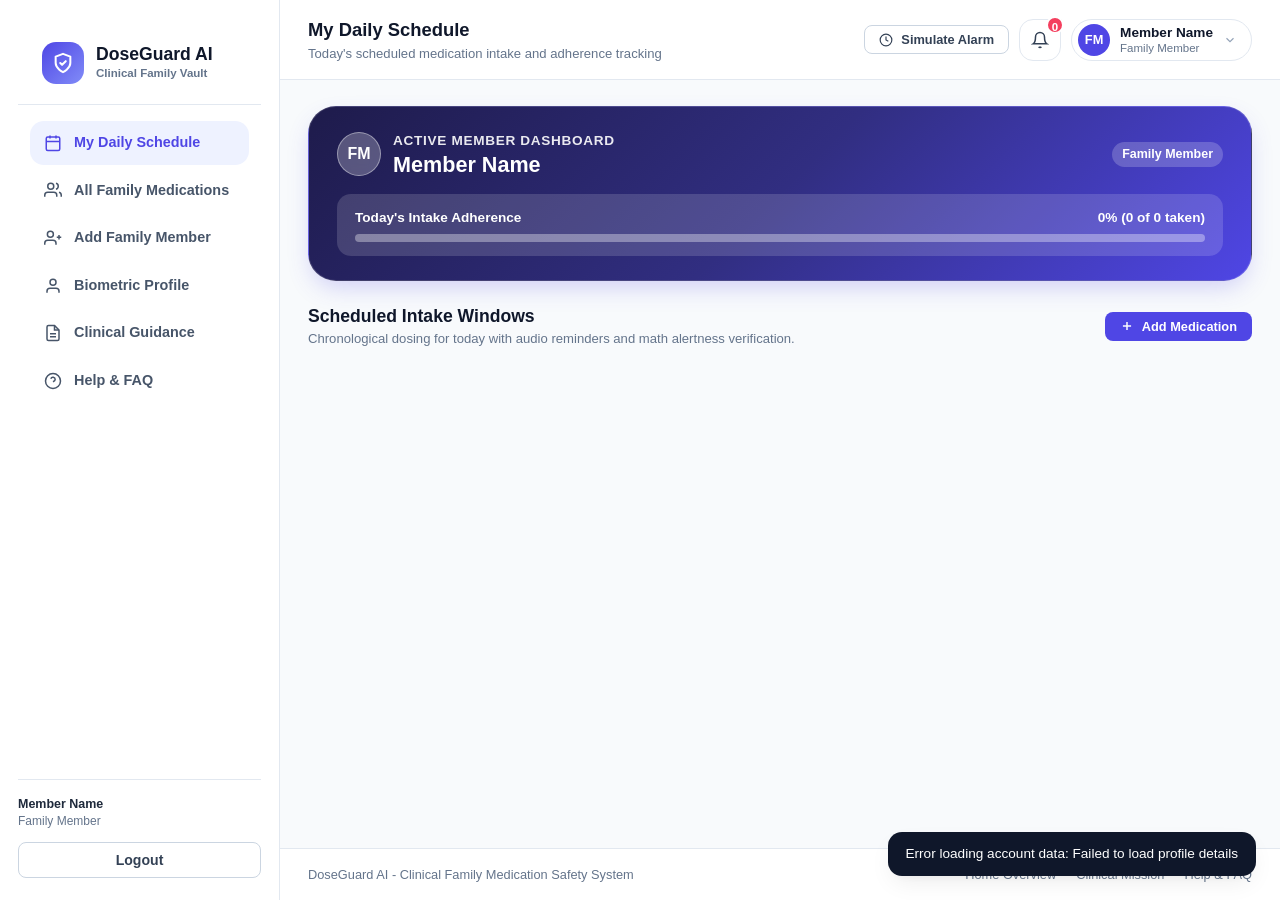
==== templates/dashboard/index.html @ 99d512ef "feat: Add login and registration page for DoseGuard AI Family Portal" ====
<!DOCTYPE html>
<html lang="en">
<head>
  <meta charset="UTF-8">
  <meta name="viewport" content="width=device-width, initial-scale=1.0">
  <title>Dashboard - DoseGuard AI Family Portal</title>
  <link rel="stylesheet" href="/static/css/styles.css">
</head>
<body style="overflow: hidden; background: #f8fafc;">

  <!-- Master Dashboard Layout (Sidebar + Main Area) -->
  <div class="dashboard-layout">

    <!-- Stationary Sidebar: Screen height (100vh), does not scroll away -->
    <aside class="dashboard-sidebar" id="dashboard-sidebar">
      <!-- Sidebar Brand -->
      <div class="sidebar-brand-block" onclick="window.location.href='/'" style="cursor: pointer;">
        <div class="brand-symbol">
          <svg width="22" height="22" viewBox="0 0 24 24" fill="none" stroke="currentColor" stroke-width="2.2" stroke-linecap="round" stroke-linejoin="round">
            <path d="M12 22s8-4 8-10V5l-8-3-8 3v7c0 6 8 10 8 10z"></path>
            <path d="M9 12l2 2 4-4"></path>
          </svg>
        </div>
        <div>
          <div class="sidebar-brand-title">DoseGuard AI</div>
          <div class="sidebar-brand-sub">Clinical Family Vault</div>
        </div>
      </div>

      <!-- Navigation Links -->
      <nav class="sidebar-nav-list">
        <a href="#schedule" class="sidebar-nav-item active" data-page="schedule">
          <svg width="18" height="18" viewBox="0 0 24 24" fill="none" stroke="currentColor" stroke-width="2">
            <rect x="3" y="4" width="18" height="18" rx="2" ry="2"></rect>
            <line x1="16" y1="2" x2="16" y2="6"></line>
            <line x1="8" y1="2" x2="8" y2="6"></line>
            <line x1="3" y1="10" x2="21" y2="10"></line>
          </svg>
          <span>My Daily Schedule</span>
        </a>

        <a href="#family" class="sidebar-nav-item" data-page="family">
          <svg width="18" height="18" viewBox="0 0 24 24" fill="none" stroke="currentColor" stroke-width="2">
            <path d="M17 21v-2a4 4 0 0 0-4-4H5a4 4 0 0 0-4 4v2"></path>
            <circle cx="9" cy="7" r="4"></circle>
            <path d="M23 21v-2a4 4 0 0 0-3-3.87"></path>
            <path d="M16 3.13a4 4 0 0 1 0 7.75"></path>
          </svg>
          <span>All Family Medications</span>
        </a>

        <a href="#add-member" class="sidebar-nav-item" data-page="add-member">
          <svg width="18" height="18" viewBox="0 0 24 24" fill="none" stroke="currentColor" stroke-width="2">
            <path d="M16 21v-2a4 4 0 0 0-4-4H5a4 4 0 0 0-4 4v2"></path>
            <circle cx="8.5" cy="7" r="4"></circle>
            <line x1="20" y1="8" x2="20" y2="14"></line>
            <line x1="23" y1="11" x2="17" y2="11"></line>
          </svg>
          <span>Add Family Member</span>
        </a>

        <a href="#profile" class="sidebar-nav-item" data-page="profile">
          <svg width="18" height="18" viewBox="0 0 24 24" fill="none" stroke="currentColor" stroke-width="2">
            <path d="M20 21v-2a4 4 0 0 0-4-4H8a4 4 0 0 0-4 4v2"></path>
            <circle cx="12" cy="7" r="4"></circle>
          </svg>
          <span>Biometric Profile</span>
        </a>

        <a href="#clinical" class="sidebar-nav-item" data-page="clinical">
          <svg width="18" height="18" viewBox="0 0 24 24" fill="none" stroke="currentColor" stroke-width="2">
            <path d="M14 2H6a2 2 0 0 0-2 2v16a2 2 0 0 0 2 2h12a2 2 0 0 0 2-2V8z"></path>
            <polyline points="14 2 14 8 20 8"></polyline>
            <line x1="16" y1="13" x2="8" y2="13"></line>
            <line x1="16" y1="17" x2="8" y2="17"></line>
          </svg>
          <span>Clinical Guidance</span>
        </a>

        <a href="#help" class="sidebar-nav-item" data-page="help">
          <svg width="18" height="18" viewBox="0 0 24 24" fill="none" stroke="currentColor" stroke-width="2">
            <circle cx="12" cy="12" r="10"></circle>
            <path d="M9.09 9a3 3 0 0 1 5.83 1c0 2-3 3-3 3"></path>
            <line x1="12" y1="17" x2="12.01" y2="17"></line>
          </svg>
          <span>Help & FAQ</span>
        </a>
      </nav>

      <!-- Sidebar Footer with Member Summary & Logout -->
      <div class="sidebar-footer">
        <div class="sidebar-bio-summary">
          <div style="font-weight: 700; color: var(--slate-800);" id="sidebar-user-fullname">Member Name</div>
          <div style="font-size: 0.75rem; color: var(--slate-500);" id="sidebar-user-role">Family Member</div>
        </div>
        <button type="button" class="btn btn-secondary btn-sidebar-logout" id="btn-sidebar-logout" style="width: 100%; justify-content: center;">
          Logout
        </button>
      </div>
    </aside>

    <!-- Main Content Area (Header + Scrollable Body + Footer) -->
    <div class="dashboard-main-area">

      <!-- Full-Width Dashboard Top Header -->
      <header class="dashboard-top-header" style="width: 100%; box-sizing: border-box;">
        <div>
          <h1 class="dashboard-header-title" id="dash-view-title">My Daily Schedule</h1>
          <p class="dashboard-header-sub" id="dash-view-subtitle">Today's scheduled medication intake and adherence tracking</p>
        </div>

        <div class="dashboard-header-actions">
          <!-- Simulate Alarm Button -->
          <button type="button" class="btn btn-secondary btn-sm" id="btn-simulate-alarm" title="Test Web Audio and 2-puzzle arithmetic challenge">
            <svg width="14" height="14" viewBox="0 0 24 24" fill="none" stroke="currentColor" stroke-width="2">
              <circle cx="12" cy="12" r="10"></circle>
              <polyline points="12 6 12 12 16 14"></polyline>
            </svg>
            <span>Simulate Alarm</span>
          </button>

          <!-- Notification Bell & Popover Holder -->
          <div class="header-popover-wrapper">
            <button type="button" id="btn-header-notifications" class="header-icon-btn" title="View Reminders & Notifications" aria-label="Notifications">
              <svg width="18" height="18" viewBox="0 0 24 24" fill="none" stroke="currentColor" stroke-width="2">
                <path d="M18 8A6 6 0 0 0 6 8c0 7-3 9-3 9h18s-3-2-3-9"></path>
                <path d="M13.73 21a2 2 0 0 1-3.46 0"></path>
              </svg>
              <span id="header-notif-badge" class="header-badge-count">0</span>
            </button>

            <!-- Dropdown Notification Holder -->
            <div id="holder-notifications" class="header-dropdown-holder notifications-holder">
              <div class="holder-header">
                <div class="holder-title">Reminders & Schedule Alerts</div>
                <button type="button" class="holder-close-btn" id="close-notifications-btn">&times;</button>
              </div>
              <div id="holder-notifications-list" class="holder-list-content">
                <!-- Injected via JavaScript -->
              </div>
              <div class="holder-footer">
                <button type="button" class="btn-text-action" id="btn-clear-notifications">
                  Acknowledge All
                </button>
              </div>
            </div>
          </div>

          <!-- Profile Avatar Button & Popover Holder -->
          <div class="header-popover-wrapper">
            <button type="button" id="btn-header-profile" class="header-profile-btn" title="Member Profile Summary" aria-label="Member Profile">
              <div class="header-profile-avatar" id="header-avatar-initials">FM</div>
              <div class="header-profile-meta">
                <span class="header-profile-name" id="header-display-name">Member Name</span>
                <span class="header-profile-role" id="header-display-role">Family Member</span>
              </div>
              <svg class="header-chevron" width="14" height="14" viewBox="0 0 24 24" fill="none" stroke="currentColor" stroke-width="2">
                <polyline points="6 9 12 15 18 9"></polyline>
              </svg>
            </button>

            <!-- Dropdown Profile Holder -->
            <div id="holder-profile" class="header-dropdown-holder profile-holder">
              <div class="holder-header">
                <div class="holder-profile-hero">
                  <div class="holder-big-avatar" id="holder-avatar-large">FM</div>
                  <div>
                    <div class="holder-user-fullname" id="holder-user-fullname">Member Full Name</div>
                    <div class="holder-user-username" id="holder-user-username">@username</div>
                  </div>
                </div>
                <button type="button" class="holder-close-btn" id="close-profile-btn">&times;</button>
              </div>

              <div class="holder-body">
                <div class="holder-badge-row">
                  <span class="role-badge" id="holder-badge-role">
                    Family Member
                  </span>
                  <span class="admin-badge" id="holder-badge-admin" style="display: none;">
                    Primary Caregiver Admin
                  </span>
                </div>

                <div class="holder-bio-grid">
                  <div class="holder-bio-item">
                    <span class="bio-label" style="display: block; font-size: 0.72rem; color: var(--slate-400); text-transform: uppercase;">Age</span>
                    <strong id="holder-bio-age" style="color: var(--slate-800);">-</strong>
                  </div>
                  <div class="holder-bio-item">
                    <span class="bio-label" style="display: block; font-size: 0.72rem; color: var(--slate-400); text-transform: uppercase;">Gender</span>
                    <strong id="holder-bio-gender" style="color: var(--slate-800);">-</strong>
                  </div>
                  <div class="holder-bio-item">
                    <span class="bio-label" style="display: block; font-size: 0.72rem; color: var(--slate-400); text-transform: uppercase;">Weight</span>
                    <strong id="holder-bio-weight" style="color: var(--slate-800);">-</strong>
                  </div>
                  <div class="holder-bio-item">
                    <span class="bio-label" style="display: block; font-size: 0.72rem; color: var(--slate-400); text-transform: uppercase;">Height</span>
                    <strong id="holder-bio-height" style="color: var(--slate-800);">-</strong>
                  </div>
                  <div class="holder-bio-item">
                    <span class="bio-label" style="display: block; font-size: 0.72rem; color: var(--slate-400); text-transform: uppercase;">Blood Group</span>
                    <strong id="holder-bio-blood" style="color: var(--slate-800);">-</strong>
                  </div>
                  <div class="holder-bio-item">
                    <span class="bio-label" style="display: block; font-size: 0.72rem; color: var(--slate-400); text-transform: uppercase;">Physician</span>
                    <strong id="holder-bio-doctor" style="color: var(--slate-800); font-size: 0.82rem;">-</strong>
                  </div>
                </div>

                <div class="holder-notes-box">
                  <span class="bio-label" style="display: block; font-size: 0.72rem; color: var(--slate-400); text-transform: uppercase;">Clinical Notes</span>
                  <p id="holder-bio-notes" class="holder-notes-text">No allergy notes.</p>
                </div>
              </div>

              <div class="holder-actions">
                <button type="button" class="btn btn-secondary btn-sm" id="btn-holder-edit-profile">
                  Edit Biometrics
                </button>
                <button type="button" class="btn btn-danger btn-sm" id="btn-holder-logout">
                  Logout
                </button>
              </div>
            </div>
          </div>
        </div>
      </header>

      <!-- Scrollable Dashboard Body -->
      <main class="dashboard-body-content" id="dashboard-body">

        <!-- Component 1: My Daily Schedule -->
        <!--#include schedule.html -->
        <section id="page-schedule" class="dash-page active">
          <div class="member-greeting-banner">
            <div class="greeting-row">
              <div class="greeting-user-info">
                <div class="greeting-avatar" id="banner-avatar">FM</div>
                <div>
                  <div class="greeting-text-title">Active Member Dashboard</div>
                  <h2 style="font-size: 1.35rem; font-weight: 800; line-height: 1.2;" id="banner-user-name">Member Name</h2>
                </div>
              </div>
              <div style="text-align: right;">
                <span class="badge" id="banner-admin-badge" style="background: rgba(255,255,255,0.2); color: #fff; font-size: 0.78rem;">
                  Family Member
                </span>
              </div>
            </div>

            <div class="adherence-progress-box">
              <div style="display: flex; justify-content: space-between; font-size: 0.85rem; font-weight: 700; margin-bottom: 6px;">
                <span>Today's Intake Adherence</span>
                <span id="text-adherence-pct">0% (0 of 0 taken)</span>
              </div>
              <div class="progress-bar-track">
                <div class="progress-bar-fill" id="bar-adherence-fill" style="width: 0%;"></div>
              </div>
            </div>
          </div>

          <div style="display: flex; justify-content: space-between; align-items: center; margin-bottom: 20px; flex-wrap: wrap; gap: 12px;">
            <div>
              <h3 style="font-size: 1.1rem; font-weight: 800; color: var(--slate-900);">Scheduled Intake Windows</h3>
              <p style="font-size: 0.82rem; color: var(--slate-500);">Chronological dosing for today with audio reminders and math alertness verification.</p>
            </div>
            <button type="button" class="btn btn-primary btn-sm" id="btn-open-add-med-modal">
              <svg width="14" height="14" viewBox="0 0 24 24" fill="none" stroke="currentColor" stroke-width="2.5">
                <line x1="12" y1="5" x2="12" y2="19"></line>
                <line x1="5" y1="12" x2="19" y2="12"></line>
              </svg>
              <span>Add Medication</span>
            </button>
          </div>

          <div id="schedule-medications-list">
            <!-- Injected by schedule.js -->
          </div>
        </section>

        <!-- Component 2: All Family Medications -->
        <section id="page-family" class="dash-page">
          <div style="margin-bottom: 24px;">
            <h2 style="font-size: 1.25rem; font-weight: 800; color: var(--slate-900); margin-bottom: 4px;">
              Family-Wide Medication Transparency
            </h2>
            <p style="font-size: 0.85rem; color: var(--slate-600);">
              Real-time schedule compliance across all connected parents, grandparents, and family members. Caregivers can review active prescriptions and intake status.
            </p>
          </div>

          <div id="family-members-grid" style="display: grid; grid-template-columns: repeat(auto-fill, minmax(360px, 1fr)); gap: 20px;">
            <!-- Injected by family.js -->
          </div>
        </section>

        <!-- Component 3: Add Family Member -->
        <section id="page-add-member" class="dash-page">
          <div style="max-width: 650px;">
            <div style="margin-bottom: 20px;">
              <h2 style="font-size: 1.25rem; font-weight: 800; color: var(--slate-900); margin-bottom: 4px;">
                Add Connected Family Member
              </h2>
              <p style="font-size: 0.85rem; color: var(--slate-600);">
                Register an additional parent, grandparent, or child into the household vault with their individual clinical profile.
              </p>
            </div>

            <div class="card" style="padding: 24px;">
              <form id="form-add-family-member" onsubmit="return false;">
                <div style="display: grid; grid-template-columns: 1fr 1fr; gap: 14px; margin-bottom: 14px;">
                  <div class="form-group">
                    <label class="form-label">First Name *</label>
                    <input type="text" id="add-member-first" class="form-input" required placeholder="e.g. Ramesh">
                  </div>
                  <div class="form-group">
                    <label class="form-label">Second Name (Last Name) *</label>
                    <input type="text" id="add-member-last" class="form-input" required placeholder="e.g. Sharma">
                  </div>
                </div>

                <div style="display: grid; grid-template-columns: 1fr 1fr; gap: 14px; margin-bottom: 14px;">
                  <div class="form-group">
                    <label class="form-label">Relationship / Family Role *</label>
                    <select id="add-member-role" class="form-input" style="background:#fff;">
                      <option value="Grandfather">Grandfather</option>
                      <option value="Grandmother">Grandmother</option>
                      <option value="Father">Father</option>
                      <option value="Mother">Mother</option>
                      <option value="Son">Son</option>
                      <option value="Daughter">Daughter</option>
                      <option value="Relative">Relative</option>
                    </select>
                  </div>
                  <div class="form-group">
                    <label class="form-label">Gender *</label>
                    <select id="add-member-gender" class="form-input" style="background:#fff;">
                      <option value="Female">Female</option>
                      <option value="Male">Male</option>
                      <option value="Other">Other</option>
                    </select>
                  </div>
                </div>

                <div style="display: grid; grid-template-columns: 1fr 1fr; gap: 14px; margin-bottom: 14px;">
                  <div class="form-group">
                    <label class="form-label">Age *</label>
                    <input type="number" id="add-member-age" class="form-input" min="1" max="120" value="70" required>
                  </div>
                  <div class="form-group">
                    <label class="form-label">Username *</label>
                    <input type="text" id="add-member-username" class="form-input" required placeholder="e.g. ramesh_g">
                  </div>
                </div>

                <div class="form-group" style="margin-bottom: 18px;">
                  <label class="form-label">Password *</label>
                  <input type="password" id="add-member-pwd" class="form-input" required placeholder="Enter password (minimum 4 characters)">
                </div>

                <div class="form-group" style="margin-bottom: 22px;">
                  <label style="display: flex; align-items: center; gap: 10px; cursor: pointer;">
                    <input type="checkbox" id="add-member-admin">
                    <span style="font-size: 0.88rem; font-weight: 700; color: var(--slate-800);">
                      Designate as Primary Caregiver Admin (Allowed to modify family regimens)
                    </span>
                  </label>
                </div>

                <button type="submit" class="btn btn-primary" id="btn-submit-add-member" style="padding: 12px 24px;">
                  Save & Register Family Member
                </button>
              </form>
            </div>
          </div>
        </section>

        <!-- Component 4: Biometric Profile -->
        <section id="page-profile" class="dash-page">
          <div style="margin-bottom: 24px;">
            <h2 style="font-size: 1.25rem; font-weight: 800; color: var(--slate-900); margin-bottom: 4px;">
              Personal Clinical & Biometric Profile
            </h2>
            <p style="font-size: 0.85rem; color: var(--slate-600);">
              Critical health metrics, attending physician, and drug allergy records.
            </p>
          </div>

          <div style="display: grid; grid-template-columns: 1fr 1fr; gap: 24px;">
            <div class="card" style="padding: 24px;">
              <h3 style="font-size: 1.05rem; font-weight: 800; color: var(--slate-900); margin-bottom: 16px;">
                Current Biometric Data
              </h3>

              <div class="bio-display-grid">
                <div class="stat-pill-card" style="text-align: left; padding: 12px 16px;">
                  <div style="font-size: 0.72rem; color: var(--slate-500); text-transform: uppercase;">Full Name</div>
                  <strong id="bio-val-name" style="font-size: 0.95rem; color: var(--slate-900);">-</strong>
                </div>
                <div class="stat-pill-card" style="text-align: left; padding: 12px 16px;">
                  <div style="font-size: 0.72rem; color: var(--slate-500); text-transform: uppercase;">Username</div>
                  <strong id="bio-val-username" style="font-size: 0.95rem; color: var(--slate-900);">-</strong>
                </div>
                <div class="stat-pill-card" style="text-align: left; padding: 12px 16px;">
                  <div style="font-size: 0.72rem; color: var(--slate-500); text-transform: uppercase;">Age & Gender</div>
                  <strong id="bio-val-age-gender" style="font-size: 0.95rem; color: var(--slate-900);">-</strong>
                </div>
                <div class="stat-pill-card" style="text-align: left; padding: 12px 16px;">
                  <div style="font-size: 0.72rem; color: var(--slate-500); text-transform: uppercase;">Blood Group</div>
                  <strong id="bio-val-blood" style="font-size: 0.95rem; color: var(--slate-900);">-</strong>
                </div>
                <div class="stat-pill-card" style="text-align: left; padding: 12px 16px;">
                  <div style="font-size: 0.72rem; color: var(--slate-500); text-transform: uppercase;">Weight</div>
                  <strong id="bio-val-weight" style="font-size: 0.95rem; color: var(--slate-900);">-</strong>
                </div>
                <div class="stat-pill-card" style="text-align: left; padding: 12px 16px;">
                  <div style="font-size: 0.72rem; color: var(--slate-500); text-transform: uppercase;">Height</div>
                  <strong id="bio-val-height" style="font-size: 0.95rem; color: var(--slate-900);">-</strong>
                </div>
              </div>

              <div style="margin-bottom: 16px;">
                <div style="font-size: 0.75rem; color: var(--slate-500); text-transform: uppercase; margin-bottom: 4px;">Primary Care Physician</div>
                <p id="bio-val-doctor" style="font-weight: 700; color: var(--slate-800);">-</p>
              </div>

              <div style="margin-bottom: 20px;">
                <div style="font-size: 0.75rem; color: var(--slate-500); text-transform: uppercase; margin-bottom: 4px;">Clinical Notes & Drug Allergies</div>
                <p id="bio-val-notes" style="font-size: 0.88rem; color: var(--slate-600); line-height: 1.5; background: #f8fafc; padding: 12px; border-radius: var(--radius-md); border: 1px solid var(--slate-200);">-</p>
              </div>

              <button type="button" class="btn btn-secondary" id="btn-trigger-edit-bio">
                Update Biometric Details
              </button>
            </div>

            <div class="card" style="padding: 24px;">
              <h3 style="font-size: 1.05rem; font-weight: 800; color: var(--slate-900); margin-bottom: 16px;">
                Safety & Compliance Status
              </h3>
              <p style="font-size: 0.85rem; color: var(--slate-600); line-height: 1.6; margin-bottom: 20px;">
                DoseGuard AI cross-checks active regimens against geriatric safety recommendations. All verified entries require dual arithmetic puzzle solving to confirm conscious alertness before logging.
              </p>
              <div style="background: var(--success-light); border: 1px solid var(--success-border); border-radius: var(--radius-md); padding: 16px; margin-bottom: 16px;">
                <div style="font-weight: 700; color: var(--success); font-size: 0.9rem; margin-bottom: 4px;">Local Vault Active</div>
                <div style="font-size: 0.82rem; color: var(--slate-700);">All personal and health identifiers stay strictly within your household vault.</div>
              </div>
            </div>
          </div>
        </section>

        <!-- Component 5: Clinical Guidance & Prescription Parser -->
        <section id="page-clinical" class="dash-page">
          <div style="margin-bottom: 24px;">
            <h2 style="font-size: 1.25rem; font-weight: 800; color: var(--slate-900); margin-bottom: 4px;">
              Clinical Guidance & Prescription Import
            </h2>
            <p style="font-size: 0.85rem; color: var(--slate-600);">
              Analyze doctor prescriptions, hospital discharge summaries, or medicine bills into structured schedules.
            </p>
          </div>

          <div style="display: grid; grid-template-columns: 1fr 1fr; gap: 24px;">
            <div class="card" style="padding: 24px;">
              <h3 style="font-size: 1rem; font-weight: 800; margin-bottom: 12px;">Prescription Text Parser</h3>
              <div class="form-group" style="margin-bottom: 14px;">
                <label class="form-label">Paste Prescription Notes or Discharge Summary</label>
                <textarea id="input-prescription-text" class="form-input" rows="7" placeholder="Paste prescription text here..."></textarea>
              </div>

              <div style="margin-bottom: 16px;">
                <div style="font-size: 0.78rem; font-weight: 700; color: var(--slate-500); margin-bottom: 8px;">Or load a realistic clinic sample:</div>
                <div style="display: flex; flex-wrap: wrap; gap: 6px;">
                  <button type="button" class="btn btn-secondary btn-sm sample-rx-btn" data-key="hypertension_geriatric">
                    Hypertension Regimen
                  </button>
                  <button type="button" class="btn btn-secondary btn-sm sample-rx-btn" data-key="diabetes_polypharmacy">
                    Diabetes + Statin
                  </button>
                  <button type="button" class="btn btn-secondary btn-sm sample-rx-btn" data-key="cardiac_post_discharge">
                    Cardiac Discharge
                  </button>
                </div>
              </div>

              <button type="button" class="btn btn-primary" id="btn-parse-prescription">
                Analyze Prescription with AI
              </button>
            </div>

            <div class="card" style="padding: 24px;">
              <h3 style="font-size: 1rem; font-weight: 800; margin-bottom: 12px;">Extracted Regimen Schedule</h3>
              <div id="parsed-results-box" style="font-size: 0.85rem; color: var(--slate-500);">
                No prescription parsed yet. Paste text or choose a clinical sample on the left.
              </div>
            </div>
          </div>
        </section>

        <!-- Component 6: Help & FAQ -->
        <section id="page-help" class="dash-page">
          <div style="margin-bottom: 24px;">
            <h2 style="font-size: 1.25rem; font-weight: 800; color: var(--slate-900); margin-bottom: 4px;">
              Caregiver Help Center & FAQs
            </h2>
            <p style="font-size: 0.85rem; color: var(--slate-600);">
              Guidance for elder medication administration, alarm troubleshooting, and family oversight.
            </p>
          </div>

          <div class="faq-accordion-container" style="max-width: 860px;">
            <div class="faq-accordion-item">
              <button type="button" class="faq-accordion-btn">
                <span>How does the 2-puzzle arithmetic alarm challenge protect elderly parents?</span>
                <svg class="faq-chevron" width="18" height="18" viewBox="0 0 24 24" fill="none" stroke="currentColor" stroke-width="2">
                  <polyline points="6 9 12 15 18 9"></polyline>
                </svg>
              </button>
              <div class="faq-accordion-body">
                <p>
                  Seniors frequently silence alarms automatically without actually getting up to take their pills. Requiring two arithmetic answers (one addition and one multiplication) verifies that the user is fully conscious and attentive before silencing the Web Audio chime.
                </p>
              </div>
            </div>

            <div class="faq-accordion-item">
              <button type="button" class="faq-accordion-btn">
                <span>How does the Primary Caregiver Admin role operate?</span>
                <svg class="faq-chevron" width="18" height="18" viewBox="0 0 24 24" fill="none" stroke="currentColor" stroke-width="2">
                  <polyline points="6 9 12 15 18 9"></polyline>
                </svg>
              </button>
              <div class="faq-accordion-body">
                <p>
                  A Primary Caregiver Admin possesses the ability to manage prescriptions, register additional relatives, adjust biometric indicators, and view compliance trends across the entire family.
                </p>
              </div>
            </div>

            <div class="faq-accordion-item">
              <button type="button" class="faq-accordion-btn">
                <span>Can I retract an accidental "Mark as Taken" log entry?</span>
                <svg class="faq-chevron" width="18" height="18" viewBox="0 0 24 24" fill="none" stroke="currentColor" stroke-width="2">
                  <polyline points="6 9 12 15 18 9"></polyline>
                </svg>
              </button>
              <div class="faq-accordion-body">
                <p>
                  Yes. If a medication is erroneously marked as taken, simply click the "Retract" button on the scheduled item to return it to pending status.
                </p>
              </div>
            </div>

            <div class="faq-accordion-item">
              <button type="button" class="faq-accordion-btn">
                <span>Is internet connectivity required for audio alarms?</span>
                <svg class="faq-chevron" width="18" height="18" viewBox="0 0 24 24" fill="none" stroke="currentColor" stroke-width="2">
                  <polyline points="6 9 12 15 18 9"></polyline>
                </svg>
              </button>
              <div class="faq-accordion-body">
                <p>
                  No. The audio synthesis engine utilizes native Web Audio API oscillators directly inside your web browser. Chimes operate without requiring external audio downloads or network connectivity.
                </p>
              </div>
            </div>
          </div>
        </section>

      </main>

      <!-- Full-Width Dashboard Footer -->
      <footer class="dashboard-footer" style="width: 100%; box-sizing: border-box;">
        <div>
          DoseGuard AI - Clinical Family Medication Safety System
        </div>
        <div style="display: flex; gap: 20px;">
          <a href="/" style="color: var(--slate-500); text-decoration: none;">Home Overview</a>
          <a href="/about" style="color: var(--slate-500); text-decoration: none;">Clinical Mission</a>
          <a href="/about#faq-section" style="color: var(--slate-500); text-decoration: none;">Help & FAQ</a>
        </div>
      </footer>

    </div>
  </div>

  <!-- =================================================================== -->
  <!-- MODAL 1: POST-REGISTRATION CLINICAL ONBOARDING                      -->
  <!-- =================================================================== -->
  <div class="modal-backdrop" id="modal-onboarding">
    <div class="modal-card modal-onboarding-card">
      <div class="modal-header">
        <h3 class="modal-title" id="onboarding-welcome-title">Complete Your Clinical Profile</h3>
        <button type="button" class="holder-close-btn" id="btn-close-onboarding">&times;</button>
      </div>

      <div class="modal-body">
        <div class="onboarding-intro-box">
          <div class="onboarding-intro-title">Welcome to DoseGuard AI</div>
          <div class="onboarding-intro-text">
            Your basic account is created. Please provide health biometrics and initial medication details to configure your daily schedule.
          </div>
        </div>

        <form id="form-onboarding" onsubmit="return false;">
          <div class="onboarding-section-title">1. Biometric Health Indicators</div>
          <div style="display: grid; grid-template-columns: 1fr 1fr 1fr; gap: 12px; margin-bottom: 12px;">
            <div class="form-group">
              <label class="form-label">Weight</label>
              <input type="text" id="onboard-weight" class="form-input" placeholder="e.g. 68 kg">
            </div>
            <div class="form-group">
              <label class="form-label">Height</label>
              <input type="text" id="onboard-height" class="form-input" placeholder="e.g. 165 cm">
            </div>
            <div class="form-group">
              <label class="form-label">Blood Group</label>
              <select id="onboard-blood" class="form-input" style="background:#fff;">
                <option value="-">- Select -</option>
                <option value="A+">A+</option>
                <option value="A-">A-</option>
                <option value="B+">B+</option>
                <option value="B-">B-</option>
                <option value="AB+">AB+</option>
                <option value="AB-">AB-</option>
                <option value="O+">O+</option>
                <option value="O-">O-</option>
              </select>
            </div>
          </div>

          <div style="display: grid; grid-template-columns: 1fr 1fr; gap: 12px; margin-bottom: 12px;">
            <div class="form-group">
              <label class="form-label">Primary Physician</label>
              <input type="text" id="onboard-doctor" class="form-input" placeholder="e.g. Dr. Verma, Family Medicine">
            </div>
            <div class="form-group">
              <label class="form-label">Clinical Notes & Allergies</label>
              <input type="text" id="onboard-notes" class="form-input" placeholder="e.g. Penicillin sensitive, take after food">
            </div>
          </div>

          <div class="form-group" style="margin-bottom: 16px;">
            <label style="display: flex; align-items: center; gap: 10px; cursor: pointer;">
              <input type="checkbox" id="onboard-is-admin">
              <span style="font-size: 0.88rem; font-weight: 700; color: var(--slate-800);">
                Designate as Primary Family Admin (Enables oversight for all family regimens)
              </span>
            </label>
          </div>

          <div class="onboarding-section-title">2. Add Initial Medication (Optional)</div>
          <div style="display: grid; grid-template-columns: 1fr 1fr; gap: 12px; margin-bottom: 12px;">
            <div class="form-group">
              <label class="form-label">Medication Name</label>
              <input type="text" id="onboard-med-name" class="form-input" placeholder="e.g. Metformin / Amlodipine">
            </div>
            <div class="form-group">
              <label class="form-label">Dosage & Strength</label>
              <input type="text" id="onboard-med-dosage" class="form-input" placeholder="e.g. 500 mg (1 Tablet)">
            </div>
          </div>

          <div style="display: grid; grid-template-columns: 1fr 1fr; gap: 12px; margin-bottom: 12px;">
            <div class="form-group">
              <label class="form-label">Target Hour / Time</label>
              <input type="text" id="onboard-med-time" class="form-input" placeholder="e.g. 08:00 AM">
            </div>
            <div class="form-group">
              <label class="form-label">Intake Window</label>
              <select id="onboard-med-timing" class="form-input" style="background:#fff;">
                <option value="Morning">Morning</option>
                <option value="Afternoon">Afternoon</option>
                <option value="Evening">Evening</option>
                <option value="Night">Night</option>
              </select>
            </div>
          </div>

          <div class="form-group" style="margin-bottom: 16px;">
            <label class="form-label">Food & Consumption Instructions</label>
            <input type="text" id="onboard-med-food" class="form-input" placeholder="e.g. Take immediately after breakfast with warm water">
          </div>

          <div style="display: flex; justify-content: flex-end; gap: 10px; margin-top: 24px;">
            <button type="button" class="btn btn-secondary" id="btn-skip-onboarding">
              Skip for Now
            </button>
            <button type="submit" class="btn btn-primary" id="btn-submit-onboarding">
              Save Clinical Setup
            </button>
          </div>
        </form>
      </div>
    </div>
  </div>

  <!-- =================================================================== -->
  <!-- MODAL 2: MATH ALERTNESS ALARM CHALLENGE                             -->
  <!-- =================================================================== -->
  <div class="modal-backdrop" id="modal-alarm-challenge">
    <div class="modal-card" style="max-width: 480px; border: 2px solid var(--accent-rose);">
      <div class="modal-header" style="background: #fff1f2; border-bottom: 1px solid #fecdd3;">
        <div>
          <span style="font-size: 0.75rem; font-weight: 800; color: var(--accent-rose); text-transform: uppercase;">
            Audio Alert Active
          </span>
          <h3 class="modal-title" style="color: var(--slate-900);">Medication Reminder Alert</h3>
        </div>
      </div>

      <div class="modal-body" style="padding: 24px;">
        <div style="text-align: center; margin-bottom: 18px;">
          <div style="font-size: 0.85rem; color: var(--slate-500); margin-bottom: 4px;">Scheduled Medication:</div>
          <div id="alarm-med-label" style="font-size: 1.2rem; font-weight: 800; color: var(--slate-900);">
            Amlodipine 5 mg (08:00 AM)
          </div>
        </div>

        <div style="background: #f8fafc; border: 1px solid var(--slate-200); border-radius: var(--radius-md); padding: 14px; margin-bottom: 18px;">
          <div style="font-size: 0.82rem; font-weight: 700; color: var(--slate-700); margin-bottom: 4px;">
            Cognitive Alertness Verification Required
          </div>
          <div style="font-size: 0.78rem; color: var(--slate-500); line-height: 1.4;">
            Solve both arithmetic math problems accurately to silence the alarm audio and verify conscious intake.
          </div>
        </div>

        <div id="alarm-error-notice" class="alert-box alert-error" style="display: none; margin-bottom: 14px;"></div>

        <div class="form-group" style="margin-bottom: 14px;">
          <label class="form-label" style="display: flex; justify-content: space-between;">
            <span>Problem 1 (Addition):</span>
            <strong id="math-prompt-1" style="color: var(--primary); font-size: 1rem;">24 + 19 = ?</strong>
          </label>
          <input type="number" id="input-math-ans-1" class="form-input" placeholder="Enter answer..." style="font-size: 1.1rem; text-align: center;">
        </div>

        <div class="form-group" style="margin-bottom: 20px;">
          <label class="form-label" style="display: flex; justify-content: space-between;">
            <span>Problem 2 (Multiplication):</span>
            <strong id="math-prompt-2" style="color: var(--primary); font-size: 1rem;">6 x 7 = ?</strong>
          </label>
          <input type="number" id="input-math-ans-2" class="form-input" placeholder="Enter answer..." style="font-size: 1.1rem; text-align: center;">
        </div>

        <button type="button" class="btn btn-primary" id="btn-verify-alarm-math" style="width: 100%; justify-content: center; padding: 13px;">
          Verify Answers & Silence Alarm
        </button>
      </div>
    </div>
  </div>

  <!-- =================================================================== -->
  <!-- MODAL 3: ADD MEDICATION MODAL                                       -->
  <!-- =================================================================== -->
  <div class="modal-backdrop" id="modal-add-med">
    <div class="modal-card" style="max-width: 540px;">
      <div class="modal-header">
        <h3 class="modal-title">Add Scheduled Medication</h3>
        <button type="button" class="holder-close-btn" id="btn-close-add-med">&times;</button>
      </div>

      <div class="modal-body">
        <form id="form-add-med" onsubmit="return false;">
          <div class="form-group" style="margin-bottom: 12px;">
            <label class="form-label">Medication Name *</label>
            <input type="text" id="add-med-name" class="form-input" required placeholder="e.g. Metformin / Lisinopril">
          </div>

          <div style="display: grid; grid-template-columns: 1fr 1fr; gap: 12px; margin-bottom: 12px;">
            <div class="form-group">
              <label class="form-label">Dosage & Strength *</label>
              <input type="text" id="add-med-dosage" class="form-input" required placeholder="e.g. 500 mg (1 Tab)">
            </div>
            <div class="form-group">
              <label class="form-label">Time *</label>
              <input type="text" id="add-med-time" class="form-input" required placeholder="e.g. 08:00 AM">
            </div>
          </div>

          <div class="form-group" style="margin-bottom: 12px;">
            <label class="form-label">Intake Window *</label>
            <select id="add-med-timing" class="form-input" style="background:#fff;">
              <option value="Morning">Morning</option>
              <option value="Afternoon">Afternoon</option>
              <option value="Evening">Evening</option>
              <option value="Night">Night</option>
            </select>
          </div>

          <div class="form-group" style="margin-bottom: 12px;">
            <label class="form-label">Food Instructions</label>
            <input type="text" id="add-med-food" class="form-input" value="Take with full glass of water">
          </div>

          <div class="form-group" style="margin-bottom: 18px;">
            <label class="form-label">Clinical Purpose</label>
            <input type="text" id="add-med-purpose" class="form-input" value="Prescribed Regimen">
          </div>

          <div style="display: flex; justify-content: flex-end; gap: 10px;">
            <button type="button" class="btn btn-secondary" id="btn-cancel-add-med">Cancel</button>
            <button type="submit" class="btn btn-primary" id="btn-save-new-med">Add to Schedule</button>
          </div>
        </form>
      </div>
    </div>
  </div>

  <!-- =================================================================== -->
  <!-- MODAL 4: EDIT BIOMETRICS MODAL                                      -->
  <!-- =================================================================== -->
  <div class="modal-backdrop" id="modal-edit-profile">
    <div class="modal-card" style="max-width: 520px;">
      <div class="modal-header">
        <h3 class="modal-title">Update Biometric Indicators</h3>
        <button type="button" class="holder-close-btn" id="btn-close-edit-profile">&times;</button>
      </div>

      <div class="modal-body">
        <form id="form-edit-profile" onsubmit="return false;">
          <div style="display: grid; grid-template-columns: 1fr 1fr; gap: 12px; margin-bottom: 12px;">
            <div class="form-group">
              <label class="form-label">Age</label>
              <input type="number" id="edit-bio-age" class="form-input" min="1" max="120" required>
            </div>
            <div class="form-group">
              <label class="form-label">Blood Group</label>
              <input type="text" id="edit-bio-blood" class="form-input" placeholder="e.g. B+">
            </div>
          </div>

          <div style="display: grid; grid-template-columns: 1fr 1fr; gap: 12px; margin-bottom: 12px;">
            <div class="form-group">
              <label class="form-label">Weight</label>
              <input type="text" id="edit-bio-weight" class="form-input" placeholder="e.g. 68 kg">
            </div>
            <div class="form-group">
              <label class="form-label">Height</label>
              <input type="text" id="edit-bio-height" class="form-input" placeholder="e.g. 165 cm">
            </div>
          </div>

          <div class="form-group" style="margin-bottom: 18px;">
            <label class="form-label">Clinical Notes & Drug Allergies</label>
            <textarea id="edit-bio-notes" class="form-input" rows="3" placeholder="Enter clinical notes..."></textarea>
          </div>

          <div style="display: flex; justify-content: flex-end; gap: 10px;">
            <button type="button" class="btn btn-secondary" id="btn-cancel-edit-profile">Cancel</button>
            <button type="submit" class="btn btn-primary" id="btn-save-edit-profile">Update Biometrics</button>
          </div>
        </form>
      </div>
    </div>
  </div>

  <!-- Shared Toast Container -->
  <div id="toast-container" class="toast-container"></div>

  <!-- Modular Scripts for Dashboard Pages -->
  <script src="/static/js/api.js"></script>
  <script src="/static/js/alarm.js"></script>
  <script src="/static/js/dashboard/schedule.js"></script>
  <script src="/static/js/dashboard/family.js"></script>
  <script src="/static/js/dashboard/add_member.js"></script>
  <script src="/static/js/dashboard/profile.js"></script>
  <script src="/static/js/dashboard/clinical.js"></script>
  <script src="/static/js/dashboard/help.js"></script>
  <script src="/static/js/dashboard/dashboard.js"></script>
</body>
</html>
---- static/css/styles.css ----
/*
  DoseGuard AI - Professional Clinical Design System
  Optimized for accessible elder care, public presentation, separate login,
  and a full sidebar-driven dashboard layout.
  Strictly no emojis. Clean typography and SVG indicators.
*/

:root {
  --primary: #4f46e5;
  --primary-hover: #4338ca;
  --primary-light: #eef2ff;
  --primary-border: #c7d2fe;

  --accent-rose: #f43f5e;
  --accent-rose-light: #ffe4e6;
  
  --success: #059669;
  --success-light: #ecfdf5;
  --success-border: #a7f3d0;
  
  --warning: #d97706;
  --warning-light: #fffbeb;
  --warning-border: #fde68a;

  --danger: #dc2626;
  --danger-light: #fef2f2;
  --danger-border: #fecaca;
  
  --slate-900: #0f172a;
  --slate-800: #1e293b;
  --slate-700: #334155;
  --slate-600: #475569;
  --slate-500: #64748b;
  --slate-400: #94a3b8;
  --slate-300: #cbd5e1;
  --slate-200: #e2e8f0;
  --slate-100: #f1f5f9;
  --slate-50: #f8fafc;
  
  --radius-sm: 8px;
  --radius-md: 14px;
  --radius-lg: 20px;
  --radius-xl: 28px;
  --radius-full: 9999px;
  
  --shadow-sm: 0 1px 3px 0 rgb(0 0 0 / 0.06);
  --shadow-md: 0 4px 6px -1px rgb(0 0 0 / 0.07), 0 2px 4px -2px rgb(0 0 0 / 0.05);
  --shadow-lg: 0 10px 25px -5px rgb(0 0 0 / 0.08), 0 8px 10px -6px rgb(0 0 0 / 0.04);
}

* {
  box-sizing: border-box;
  margin: 0;
  padding: 0;
}

body {
  font-family: -apple-system, BlinkMacSystemFont, "Segoe UI", Roboto, "Helvetica Neue", Arial, sans-serif;
  background-color: #f8fafc;
  color: var(--slate-800);
  line-height: 1.5;
  font-size: 15px;
  -webkit-font-smoothing: antialiased;
}

/* App Container for Public Views */
.public-container {
  max-width: 1180px;
  margin: 0 auto;
  padding: 20px 20px 60px 20px;
}

/* Global Public Header */
.main-nav-bar {
  display: flex;
  justify-content: space-between;
  align-items: center;
  padding: 16px 26px;
  background: #ffffff;
  border: 1px solid var(--slate-200);
  border-radius: var(--radius-lg);
  box-shadow: var(--shadow-sm);
  margin-bottom: 24px;
  flex-wrap: wrap;
  gap: 16px;
}

.brand-block {
  display: flex;
  align-items: center;
  gap: 12px;
  cursor: pointer;
}

.brand-symbol {
  width: 42px;
  height: 42px;
  border-radius: var(--radius-md);
  background: linear-gradient(135deg, var(--primary) 0%, #818cf8 100%);
  color: #ffffff;
  display: flex;
  align-items: center;
  justify-content: center;
}

.brand-text-name {
  font-size: 1.3rem;
  font-weight: 800;
  color: var(--slate-900);
  letter-spacing: -0.02em;
}

.public-nav-links {
  display: flex;
  align-items: center;
  gap: 20px;
}

.public-nav-link {
  font-size: 0.9rem;
  font-weight: 600;
  color: var(--slate-600);
  text-decoration: none;
  transition: color 0.15s ease;
}

.public-nav-link:hover {
  color: var(--primary);
}

/* View States */
.app-view {
  display: none;
}

.app-view.active {
  display: block;
}

/* ========================================================================= */
/* VIEW 1: PUBLIC HOMEPAGE */
/* ========================================================================= */
.landing-hero-card {
  background: linear-gradient(135deg, #eef2ff 0%, #fdf2f8 50%, #f8fafc 100%);
  border: 1px solid #e0e7ff;
  border-radius: var(--radius-xl);
  padding: 64px 40px;
  text-align: center;
  box-shadow: var(--shadow-md);
  margin-bottom: 40px;
}

.landing-tagline {
  display: inline-flex;
  align-items: center;
  gap: 8px;
  background: #ffffff;
  padding: 6px 18px;
  border-radius: var(--radius-full);
  font-size: 0.85rem;
  font-weight: 700;
  color: var(--primary);
  border: 1px solid var(--primary-border);
  margin-bottom: 22px;
}

.landing-hero-title {
  font-size: 3rem;
  font-weight: 800;
  color: var(--slate-900);
  line-height: 1.15;
  letter-spacing: -0.03em;
  margin-bottom: 18px;
  max-width: 740px;
  margin-left: auto;
  margin-right: auto;
}

.landing-hero-sub {
  font-size: 1.15rem;
  color: var(--slate-600);
  max-width: 620px;
  margin-left: auto;
  margin-right: auto;
  margin-bottom: 32px;
  line-height: 1.6;
}

.hero-cta-group {
  display: flex;
  justify-content: center;
  gap: 14px;
  flex-wrap: wrap;
}

.landing-cta-btn {
  background: linear-gradient(135deg, var(--primary) 0%, #4338ca 100%);
  color: #ffffff;
  font-size: 1.05rem;
  font-weight: 700;
  padding: 14px 34px;
  border-radius: var(--radius-full);
  border: none;
  cursor: pointer;
  box-shadow: 0 10px 20px -5px rgba(79, 70, 229, 0.4);
  transition: transform 0.15s ease, box-shadow 0.15s ease;
  display: inline-flex;
  align-items: center;
  gap: 8px;
}

.landing-cta-btn:hover {
  transform: translateY(-2px);
  box-shadow: 0 14px 24px -5px rgba(79, 70, 229, 0.5);
}

.landing-demo-btn {
  background: #ffffff;
  color: var(--slate-800);
  font-size: 1.05rem;
  font-weight: 700;
  padding: 14px 30px;
  border-radius: var(--radius-full);
  border: 1.5px solid var(--slate-300);
  cursor: pointer;
  transition: background 0.15s ease;
  text-decoration: none;
}

.landing-demo-btn:hover {
  background: var(--slate-50);
}

.section-headline {
  text-align: center;
  margin-bottom: 32px;
}

.section-title {
  font-size: 1.9rem;
  font-weight: 800;
  color: var(--slate-900);
  letter-spacing: -0.02em;
  margin-bottom: 8px;
}

.section-sub {
  font-size: 1rem;
  color: var(--slate-500);
  max-width: 600px;
  margin: 0 auto;
}

.features-grid {
  display: grid;
  grid-template-columns: repeat(auto-fit, minmax(250px, 1fr));
  gap: 20px;
  margin-bottom: 50px;
}

.feature-box {
  background: #ffffff;
  border: 1px solid var(--slate-200);
  border-radius: var(--radius-lg);
  padding: 26px;
  box-shadow: var(--shadow-sm);
}

.feature-icon-wrapper {
  width: 48px;
  height: 48px;
  border-radius: var(--radius-md);
  background: var(--slate-100);
  color: var(--primary);
  display: flex;
  align-items: center;
  justify-content: center;
  margin-bottom: 16px;
}

.feature-title {
  font-size: 1.1rem;
  font-weight: 700;
  color: var(--slate-900);
  margin-bottom: 6px;
}

.feature-desc {
  font-size: 0.88rem;
  color: var(--slate-500);
  line-height: 1.5;
}

.steps-grid {
  display: grid;
  grid-template-columns: repeat(auto-fit, minmax(240px, 1fr));
  gap: 20px;
  margin-bottom: 50px;
}

.step-card {
  background: #ffffff;
  border: 1px solid var(--slate-200);
  border-radius: var(--radius-lg);
  padding: 24px;
}

.step-number {
  font-size: 0.85rem;
  font-weight: 800;
  color: var(--primary);
  background: var(--primary-light);
  padding: 4px 10px;
  border-radius: var(--radius-sm);
  display: inline-block;
  margin-bottom: 12px;
}

.step-title {
  font-size: 1.05rem;
  font-weight: 700;
  color: var(--slate-900);
  margin-bottom: 6px;
}

.step-desc {
  font-size: 0.86rem;
  color: var(--slate-500);
}

.story-card {
  background: linear-gradient(135deg, #1e293b 0%, #0f172a 100%);
  color: #ffffff;
  border-radius: var(--radius-xl);
  padding: 40px;
  margin-bottom: 50px;
  display: flex;
  justify-content: space-between;
  align-items: center;
  flex-wrap: wrap;
  gap: 24px;
}

.story-content {
  max-width: 650px;
}

.story-title {
  font-size: 1.5rem;
  font-weight: 800;
  margin-bottom: 10px;
}

.story-desc {
  font-size: 0.95rem;
  color: var(--slate-300);
  line-height: 1.6;
}

/* Public Footer */
.site-footer {
  background: #ffffff;
  border: 1px solid var(--slate-200);
  border-radius: var(--radius-lg);
  padding: 30px;
  margin-top: 40px;
  display: flex;
  justify-content: space-between;
  align-items: center;
  flex-wrap: wrap;
  gap: 20px;
  font-size: 0.85rem;
  color: var(--slate-500);
}

.footer-links {
  display: flex;
  gap: 18px;
}

.footer-link {
  color: var(--slate-600);
  text-decoration: none;
  font-weight: 600;
  cursor: pointer;
}

.footer-link:hover {
  color: var(--primary);
}

/* ========================================================================= */
/* VIEW 2: DEDICATED SEPARATE LOGIN PAGE */
/* ========================================================================= */
.login-page-container {
  max-width: 980px;
  margin: 0 auto;
  padding: 20px 20px 60px 20px;
}

.login-nav-bar {
  display: flex;
  justify-content: space-between;
  align-items: center;
  padding: 14px 20px;
  background: #ffffff;
  border: 1px solid var(--slate-200);
  border-radius: var(--radius-md);
  margin-bottom: 30px;
}

.login-page-headline {
  text-align: center;
  margin-bottom: 30px;
}

.login-grid-dual {
  display: grid;
  grid-template-columns: repeat(auto-fit, minmax(320px, 1fr));
  gap: 26px;
  margin-bottom: 40px;
}

.login-card-panel {
  background: #ffffff;
  border: 1px solid var(--slate-200);
  border-radius: var(--radius-xl);
  padding: 32px 26px;
  box-shadow: var(--shadow-md);
}

.login-card-title {
  font-size: 1.25rem;
  font-weight: 800;
  color: var(--slate-900);
  margin-bottom: 4px;
}

.login-card-sub {
  font-size: 0.85rem;
  color: var(--slate-500);
  margin-bottom: 18px;
}

.member-selection-grid {
  display: grid;
  grid-template-columns: repeat(auto-fill, minmax(80px, 1fr));
  gap: 8px;
  margin-bottom: 18px;
}

.member-select-card {
  border: 2px solid var(--slate-200);
  border-radius: var(--radius-md);
  padding: 10px 6px;
  text-align: center;
  cursor: pointer;
  background: #ffffff;
  transition: all 0.15s ease;
}

.member-select-card:hover {
  border-color: var(--primary);
}

.member-select-card.active {
  border-color: var(--primary);
  background: var(--primary-light);
}

.member-select-avatar {
  width: 34px;
  height: 34px;
  border-radius: var(--radius-full);
  background: var(--slate-100);
  color: var(--slate-700);
  font-weight: 800;
  font-size: 0.8rem;
  display: flex;
  align-items: center;
  justify-content: center;
  margin: 0 auto 4px auto;
}

.member-select-card.active .member-select-avatar {
  background: var(--primary);
  color: #ffffff;
}

.member-select-name {
  font-size: 0.82rem;
  font-weight: 700;
  color: var(--slate-900);
}

.member-select-role {
  font-size: 0.7rem;
  color: var(--slate-500);
}

.pin-input-field {
  width: 100%;
  padding: 12px;
  font-size: 1.4rem;
  letter-spacing: 0.4em;
  text-align: center;
  font-weight: 800;
  color: var(--slate-900);
  border: 2px solid var(--slate-300);
  border-radius: var(--radius-md);
  outline: none;
  margin-bottom: 14px;
}

.keypad-grid {
  display: grid;
  grid-template-columns: repeat(3, 1fr);
  gap: 8px;
  max-width: 260px;
  margin: 0 auto 16px auto;
}

.keypad-btn {
  background: var(--slate-100);
  border: 1px solid var(--slate-200);
  border-radius: var(--radius-md);
  padding: 10px 0;
  font-size: 1.15rem;
  font-weight: 700;
  color: var(--slate-800);
  cursor: pointer;
  transition: background 0.15s ease;
}

.keypad-btn:hover {
  background: var(--slate-200);
}

.demo-pin-hint {
  font-size: 0.8rem;
  color: var(--slate-500);
  text-align: center;
  background: var(--slate-100);
  border-radius: var(--radius-sm);
  padding: 8px 10px;
  margin-bottom: 14px;
  line-height: 1.4;
}

.demo-quick-buttons {
  display: flex;
  flex-direction: column;
  gap: 8px;
}

.btn-demo-quick {
  background: var(--slate-50);
  border: 1.5px solid var(--slate-200);
  border-radius: var(--radius-md);
  padding: 12px 16px;
  display: flex;
  justify-content: space-between;
  align-items: center;
  cursor: pointer;
  transition: all 0.15s ease;
  text-align: left;
}

.btn-demo-quick:hover {
  border-color: var(--primary);
  background: var(--primary-light);
}

.demo-quick-name {
  font-size: 0.92rem;
  font-weight: 700;
  color: var(--slate-900);
}

.demo-quick-role {
  font-size: 0.78rem;
  color: var(--slate-500);
}

.demo-quick-pin {
  font-size: 0.8rem;
  font-weight: 800;
  color: var(--primary);
  background: #ffffff;
  padding: 4px 8px;
  border-radius: var(--radius-sm);
  border: 1px solid var(--slate-200);
}

/* ========================================================================= */
/* VIEW 3: AUTHENTICATED DASHBOARD (SIDEBAR + HEADER + BODY + FOOTER) */
/* ========================================================================= */
.dashboard-layout {
  display: flex;
  height: 100vh;
  overflow: hidden;
  background: #f8fafc;
}

/* Side-left Bar (Sidebar): Screen height, fixed/sticky, does not move on scroll */
.dashboard-sidebar {
  width: 280px;
  height: 100vh;
  position: sticky;
  top: 0;
  overflow-y: auto;
  flex-shrink: 0;
  display: flex;
  flex-direction: column;
  justify-content: space-between;
  background: #ffffff;
  border-right: 1.5px solid var(--slate-200);
  padding: 22px 18px;
  z-index: 50;
}

.sidebar-header {
  margin-bottom: 24px;
}

.sidebar-user-card {
  display: flex;
  align-items: center;
  gap: 12px;
  background: var(--slate-50);
  border: 1px solid var(--slate-200);
  border-radius: var(--radius-md);
  padding: 12px;
  margin-top: 14px;
}

.sidebar-user-avatar {
  width: 40px;
  height: 40px;
  border-radius: var(--radius-full);
  background: var(--primary);
  color: #ffffff;
  font-size: 0.95rem;
  font-weight: 800;
  display: flex;
  align-items: center;
  justify-content: center;
  flex-shrink: 0;
}

.sidebar-user-name {
  font-size: 0.95rem;
  font-weight: 800;
  color: var(--slate-900);
}

.sidebar-user-role {
  font-size: 0.75rem;
  color: var(--slate-500);
}

/* Navigation Links in Sidebar */
.sidebar-nav-menu {
  display: flex;
  flex-direction: column;
  gap: 4px;
}

.sidebar-nav-item {
  display: flex;
  align-items: center;
  gap: 12px;
  padding: 11px 14px;
  border-radius: var(--radius-md);
  color: var(--slate-600);
  font-size: 0.9rem;
  font-weight: 700;
  text-decoration: none;
  cursor: pointer;
  border: none;
  background: transparent;
  width: 100%;
  text-align: left;
  transition: all 0.15s ease;
}

.sidebar-nav-item:hover {
  background: var(--slate-100);
  color: var(--slate-900);
}

.sidebar-nav-item.active {
  background: var(--primary-light);
  color: var(--primary);
}

/* Sidebar Footer */
.sidebar-footer {
  border-top: 1px solid var(--slate-200);
  padding-top: 16px;
}

.sidebar-bio-summary {
  font-size: 0.78rem;
  color: var(--slate-500);
  margin-bottom: 12px;
  line-height: 1.4;
}

.btn-sidebar-logout {
  width: 100%;
  display: flex;
  align-items: center;
  justify-content: center;
  gap: 8px;
  padding: 10px;
  border-radius: var(--radius-sm);
  background: var(--danger-light);
  color: var(--danger);
  border: 1px solid var(--danger-border);
  font-size: 0.85rem;
  font-weight: 700;
  cursor: pointer;
  transition: background 0.15s ease;
}

.btn-sidebar-logout:hover {
  background: #fee2e2;
}

/* Main Dashboard Content Area */
.dashboard-main-area {
  flex: 1;
  height: 100vh;
  display: flex;
  flex-direction: column;
  min-width: 0;
  overflow: hidden;
}

/* Dashboard Top Header */
.dashboard-top-header {
  background: #ffffff;
  border-bottom: 1.5px solid var(--slate-200);
  padding: 16px 28px;
  display: flex;
  justify-content: space-between;
  align-items: center;
  gap: 16px;
  flex-wrap: wrap;
}

.dashboard-header-title {
  font-size: 1.15rem;
  font-weight: 800;
  color: var(--slate-900);
}

.dashboard-header-sub {
  font-size: 0.82rem;
  color: var(--slate-500);
}

.dashboard-header-actions {
  display: flex;
  align-items: center;
  gap: 10px;
}

/* Dashboard Body Container */
.dashboard-body-content {
  flex: 1;
  padding: 26px 28px;
  overflow-y: auto;
}

/* Dashboard Pages */
.dash-page {
  display: none;
}

.dash-page.active {
  display: block;
}

.member-greeting-banner {
  background: linear-gradient(135deg, #1e1b4b 0%, #312e81 50%, #4f46e5 100%);
  border-radius: var(--radius-xl);
  padding: 24px 28px;
  color: #ffffff;
  margin-bottom: 22px;
  box-shadow: 0 10px 25px -5px rgba(79, 70, 229, 0.25);
  border: 1px solid rgba(255, 255, 255, 0.15);
}

.greeting-row {
  display: flex;
  justify-content: space-between;
  align-items: center;
  margin-bottom: 16px;
}

.greeting-user-info {
  display: flex;
  align-items: center;
  gap: 12px;
}

.greeting-avatar {
  width: 44px;
  height: 44px;
  border-radius: var(--radius-full);
  background: rgba(255, 255, 255, 0.25);
  backdrop-filter: blur(6px);
  color: #ffffff;
  font-weight: 800;
  font-size: 1rem;
  display: flex;
  align-items: center;
  justify-content: center;
  border: 1px solid rgba(255, 255, 255, 0.4);
}

.greeting-text-title {
  font-size: 0.85rem;
  opacity: 0.9;
  text-transform: uppercase;
  letter-spacing: 0.05em;
  font-weight: 600;
}

.greeting-text-name {
  font-size: 1.45rem;
  font-weight: 800;
}

.greeting-action-box {
  display: flex;
  justify-content: space-between;
  align-items: center;
  flex-wrap: wrap;
  gap: 14px;
}

.schedule-action-title {
  font-size: 1.15rem;
  font-weight: 800;
  letter-spacing: 0.02em;
}

.btn-start-schedule {
  background: #ffffff;
  color: #e11d48;
  font-weight: 800;
  font-size: 0.9rem;
  padding: 8px 22px;
  border-radius: var(--radius-full);
  border: none;
  cursor: pointer;
  box-shadow: var(--shadow-md);
  transition: transform 0.15s ease;
}

.btn-start-schedule:hover {
  transform: scale(1.04);
}

/* Calendar Days Ribbon */
.calendar-ribbon {
  background: #ffffff;
  border: 1px solid var(--slate-200);
  border-radius: var(--radius-lg);
  padding: 14px 20px;
  margin-bottom: 22px;
  display: flex;
  justify-content: space-around;
  align-items: center;
  box-shadow: var(--shadow-sm);
}

.calendar-day-item {
  display: flex;
  flex-direction: column;
  align-items: center;
  gap: 4px;
  cursor: pointer;
}

.calendar-day-label {
  font-size: 0.75rem;
  font-weight: 700;
  color: var(--slate-400);
  text-transform: uppercase;
}

.calendar-date-number {
  width: 34px;
  height: 34px;
  border-radius: var(--radius-full);
  display: flex;
  align-items: center;
  justify-content: center;
  font-size: 0.95rem;
  font-weight: 800;
  color: var(--slate-700);
}

.calendar-day-item.active .calendar-date-number {
  background: var(--primary);
  color: #ffffff;
  box-shadow: 0 4px 10px rgba(79, 70, 229, 0.35);
}

/* Personal Timeline Cards */
.timeline-card {
  background: #ffffff;
  border: 1.5px solid var(--slate-200);
  border-radius: var(--radius-lg);
  padding: 16px 20px;
  margin-bottom: 12px;
  display: flex;
  justify-content: space-between;
  align-items: center;
  flex-wrap: wrap;
  gap: 14px;
  box-shadow: var(--shadow-sm);
}

.timeline-card.taken {
  background: var(--success-light);
  border-color: var(--success-border);
}

.timeline-left {
  display: flex;
  align-items: center;
  gap: 14px;
}

.med-icon-pill {
  width: 42px;
  height: 42px;
  border-radius: var(--radius-md);
  background: var(--slate-100);
  color: var(--primary);
  display: flex;
  align-items: center;
  justify-content: center;
  flex-shrink: 0;
}

.timeline-card.taken .med-icon-pill {
  background: var(--success);
  color: #ffffff;
}

.timeline-med-name {
  font-size: 1.1rem;
  font-weight: 800;
  color: var(--slate-900);
}

.timeline-med-dosage {
  font-size: 0.82rem;
  color: var(--slate-500);
  font-weight: 600;
}

.timeline-med-instruction {
  font-size: 0.82rem;
  color: var(--slate-700);
  margin-top: 2px;
}

.timeline-med-caution {
  font-size: 0.78rem;
  color: var(--warning);
  background: var(--warning-light);
  border: 1px solid var(--warning-border);
  padding: 2px 8px;
  border-radius: var(--radius-sm);
  display: inline-block;
  margin-top: 4px;
}

.timeline-time-badge {
  font-size: 0.88rem;
  font-weight: 800;
  color: var(--slate-700);
  background: var(--slate-100);
  padding: 6px 14px;
  border-radius: var(--radius-full);
  white-space: nowrap;
}

/* Biometrics Profile Card */
.profile-biometrics-card {
  background: #ffffff;
  border: 1.5px solid var(--slate-200);
  border-radius: var(--radius-lg);
  padding: 24px;
  margin-bottom: 22px;
  box-shadow: var(--shadow-sm);
}

.bio-card-header {
  display: flex;
  justify-content: space-between;
  align-items: center;
  border-bottom: 1px solid var(--slate-200);
  padding-bottom: 14px;
  margin-bottom: 18px;
}

.biometrics-grid {
  display: grid;
  grid-template-columns: repeat(auto-fit, minmax(140px, 1fr));
  gap: 16px;
  margin-bottom: 20px;
}

.bio-item {
  background: var(--slate-50);
  border: 1px solid var(--slate-200);
  border-radius: var(--radius-sm);
  padding: 12px 14px;
}

.bio-label {
  font-size: 0.72rem;
  font-weight: 700;
  text-transform: uppercase;
  color: var(--slate-400);
  letter-spacing: 0.04em;
  margin-bottom: 2px;
}

.bio-val {
  font-size: 1.1rem;
  font-weight: 800;
  color: var(--slate-800);
}

/* All Family Members Grid */
.all-family-grid {
  display: grid;
  grid-template-columns: repeat(auto-fit, minmax(320px, 1fr));
  gap: 20px;
  margin-bottom: 24px;
}

.family-member-overview-card {
  background: #ffffff;
  border: 1.5px solid var(--slate-200);
  border-radius: var(--radius-lg);
  padding: 20px;
  box-shadow: var(--shadow-sm);
}

.family-member-card-header {
  display: flex;
  align-items: center;
  gap: 12px;
  margin-bottom: 12px;
  border-bottom: 1px solid var(--slate-200);
  padding-bottom: 10px;
}

.family-member-initials {
  width: 40px;
  height: 40px;
  border-radius: var(--radius-full);
  background: var(--slate-100);
  color: var(--slate-800);
  font-size: 0.9rem;
  font-weight: 800;
  display: flex;
  align-items: center;
  justify-content: center;
}

.family-member-title-name {
  font-size: 1.1rem;
  font-weight: 800;
  color: var(--slate-900);
}

.family-member-title-role {
  font-size: 0.78rem;
  color: var(--slate-500);
}

.sublist-med-row {
  display: flex;
  justify-content: space-between;
  align-items: center;
  padding: 8px 12px;
  background: var(--slate-50);
  border-radius: var(--radius-sm);
  border: 1px solid var(--slate-200);
  margin-bottom: 6px;
}

.sublist-med-name {
  font-size: 0.88rem;
  font-weight: 700;
  color: var(--slate-900);
}

.sublist-med-sub {
  font-size: 0.75rem;
  color: var(--slate-500);
}

.sublist-status-pill {
  font-size: 0.72rem;
  font-weight: 700;
  padding: 3px 8px;
  border-radius: var(--radius-sm);
}

.sublist-status-pill.taken {
  background: var(--success-light);
  color: var(--success);
  border: 1px solid var(--success-border);
}

.sublist-status-pill.pending {
  background: var(--slate-100);
  color: var(--slate-600);
  border: 1px solid var(--slate-300);
}

/* FAQ Accordion */
.faq-list {
  display: flex;
  flex-direction: column;
  gap: 12px;
}

.faq-item {
  background: #ffffff;
  border: 1.5px solid var(--slate-200);
  border-radius: var(--radius-md);
  padding: 18px 22px;
}

.faq-question {
  font-size: 1rem;
  font-weight: 800;
  color: var(--slate-900);
  margin-bottom: 6px;
}

.faq-answer {
  font-size: 0.88rem;
  color: var(--slate-600);
  line-height: 1.55;
}

/* Dashboard Footer */
.dashboard-footer {
  background: #ffffff;
  border-top: 1.5px solid var(--slate-200);
  padding: 16px 28px;
  display: flex;
  justify-content: space-between;
  align-items: center;
  flex-wrap: wrap;
  gap: 12px;
  font-size: 0.8rem;
  color: var(--slate-500);
}

/* ========================================================================= */
/* ALARM TRIGGER & MATH CHALLENGE MODAL */
/* ========================================================================= */
.alarm-overlay {
  display: none;
  position: fixed;
  top: 0;
  left: 0;
  width: 100%;
  height: 100%;
  background: rgba(15, 23, 42, 0.85);
  backdrop-filter: blur(8px);
  z-index: 9999;
  align-items: center;
  justify-content: center;
}

.alarm-overlay.active {
  display: flex;
}

.alarm-box {
  background: #ffffff;
  border-radius: var(--radius-xl);
  max-width: 480px;
  width: 92%;
  padding: 34px 28px;
  box-shadow: 0 25px 50px -12px rgba(225, 29, 72, 0.4);
  text-align: center;
  border-top: 8px solid #e11d48;
}

.alarm-bell-icon {
  width: 60px;
  height: 60px;
  border-radius: var(--radius-full);
  background: #ffe4e6;
  color: #e11d48;
  display: inline-flex;
  align-items: center;
  justify-content: center;
  margin-bottom: 14px;
}

.alarm-box-title {
  font-size: 1.4rem;
  font-weight: 800;
  color: var(--slate-900);
  margin-bottom: 6px;
}

.alarm-box-sub {
  font-size: 0.9rem;
  color: var(--slate-600);
  margin-bottom: 22px;
}

.math-challenge-card {
  background: var(--slate-50);
  border: 1.5px solid var(--slate-300);
  border-radius: var(--radius-md);
  padding: 16px;
  margin-bottom: 14px;
  text-align: left;
}

.math-prompt-text {
  font-size: 1.15rem;
  font-weight: 800;
  color: var(--slate-900);
  margin-bottom: 8px;
}

.math-input-field {
  width: 100%;
  padding: 10px 14px;
  font-size: 1.1rem;
  font-weight: 700;
  border: 2px solid var(--slate-300);
  border-radius: var(--radius-sm);
  outline: none;
}

.math-input-field:focus {
  border-color: var(--primary);
}

.math-error-notice {
  font-size: 0.85rem;
  font-weight: 700;
  color: var(--danger);
  margin-top: 8px;
  display: none;
}

.btn-dismiss-alarm {
  width: 100%;
  background: #e11d48;
  color: #ffffff;
  font-size: 1rem;
  font-weight: 800;
  padding: 12px 20px;
  border-radius: var(--radius-md);
  border: none;
  cursor: pointer;
}

/* Modals & Buttons */
.btn {
  display: inline-flex;
  align-items: center;
  justify-content: center;
  gap: 8px;
  padding: 9px 18px;
  font-size: 0.88rem;
  font-weight: 700;
  border-radius: var(--radius-sm);
  border: 1px solid transparent;
  cursor: pointer;
  transition: all 0.15s ease;
  text-decoration: none;
}

.btn-primary {
  background: var(--primary);
  color: #ffffff;
}

.btn-primary:hover {
  background: var(--primary-hover);
}

.btn-secondary {
  background: #ffffff;
  color: var(--slate-700);
  border-color: var(--slate-300);
}

.btn-secondary:hover {
  background: var(--slate-50);
}

.btn-outline-danger {
  background: transparent;
  color: var(--danger);
  border-color: var(--danger-border);
  padding: 6px 12px;
  font-size: 0.8rem;
}

.modal-overlay {
  display: none;
  position: fixed;
  top: 0;
  left: 0;
  width: 100%;
  height: 100%;
  background: rgba(15, 23, 42, 0.6);
  backdrop-filter: blur(4px);
  z-index: 1000;
  align-items: center;
  justify-content: center;
}

.modal-overlay.active {
  display: flex;
}

.modal-box {
  background: #ffffff;
  border-radius: var(--radius-lg);
  max-width: 520px;
  width: 92%;
  max-height: 90vh;
  overflow-y: auto;
  padding: 26px 30px;
  box-shadow: var(--shadow-lg);
}

.modal-header {
  display: flex;
  justify-content: space-between;
  align-items: center;
  margin-bottom: 16px;
  border-bottom: 1px solid var(--slate-200);
  padding-bottom: 12px;
}

.modal-title {
  font-size: 1.15rem;
  font-weight: 800;
  color: var(--slate-900);
}

.modal-close-btn {
  background: transparent;
  border: none;
  font-size: 1.3rem;
  cursor: pointer;
  color: var(--slate-400);
}

.form-group {
  margin-bottom: 16px;
}

.form-label {
  display: block;
  font-size: 0.85rem;
  font-weight: 700;
  color: var(--slate-700);
  margin-bottom: 6px;
}

.form-input, .form-textarea, .form-select {
  width: 100%;
  padding: 10px 12px;
  font-size: 0.9rem;
  font-family: inherit;
  border: 1px solid var(--slate-300);
  border-radius: var(--radius-sm);
  background: #ffffff;
  color: var(--slate-900);
}

.form-input:focus, .form-textarea:focus, .form-select:focus {
  outline: none;
  border-color: var(--primary);
  box-shadow: 0 0 0 3px var(--primary-light);
}

.toast-notice {
  position: fixed;
  bottom: 24px;
  right: 24px;
  background: var(--slate-900);
  color: #ffffff;
  padding: 12px 22px;
  border-radius: var(--radius-sm);
  font-size: 0.88rem;
  font-weight: 700;
  box-shadow: var(--shadow-lg);
  display: none;
  z-index: 10000;
}

/* Auth Tabs Navigation */
.auth-tabs-nav {
  display: flex;
  background: var(--slate-100);
  border: 1px solid var(--slate-200);
  border-radius: var(--radius-md);
  padding: 6px;
  margin-bottom: 24px;
  gap: 8px;
}

.auth-tab-btn {
  flex: 1;
  padding: 11px 16px;
  font-size: 0.92rem;
  font-weight: 700;
  border: none;
  background: transparent;
  color: var(--slate-600);
  border-radius: var(--radius-sm);
  cursor: pointer;
  transition: all 0.15s ease;
  display: flex;
  align-items: center;
  justify-content: center;
  gap: 8px;
}

.auth-tab-btn:hover {
  color: var(--slate-900);
}

.auth-tab-btn.active {
  background: #ffffff;
  color: var(--primary);
  box-shadow: var(--shadow-sm);
}

.auth-tab-panel {
  display: none;
}

.auth-tab-panel.active {
  display: block;
}

/* Registration Layout */
.register-card-panel {
  background: #ffffff;
  border: 1px solid var(--slate-200);
  border-radius: var(--radius-xl);
  padding: 34px 32px;
  box-shadow: var(--shadow-md);
  margin-bottom: 40px;
}

.form-section-divider {
  border-top: 1px solid var(--slate-200);
  margin: 22px 0 18px 0;
  padding-top: 16px;
}

.form-section-title {
  font-size: 1rem;
  font-weight: 800;
  color: var(--slate-900);
  margin-bottom: 4px;
}

.form-section-sub {
  font-size: 0.82rem;
  color: var(--slate-500);
  margin-bottom: 14px;
}

.form-row-dual {
  display: grid;
  grid-template-columns: 1fr 1fr;
  gap: 14px;
}

.form-row-triple {
  display: grid;
  grid-template-columns: 1fr 1fr 1fr;
  gap: 14px;
}

@media (max-width: 680px) {
  .form-row-dual, .form-row-triple {
    grid-template-columns: 1fr;
  }
}

/* Admin Role Designation Card */
.admin-designation-card {
  background: #f0fdf4;
  border: 1.5px solid #bbf7d0;
  border-radius: var(--radius-md);
  padding: 14px 16px;
  display: flex;
  align-items: flex-start;
  gap: 12px;
  margin-bottom: 18px;
  cursor: pointer;
}

.admin-checkbox-custom {
  margin-top: 3px;
  width: 18px;
  height: 18px;
  cursor: pointer;
}

.admin-card-title {
  font-size: 0.92rem;
  font-weight: 800;
  color: #166534;
}

.admin-card-desc {
  font-size: 0.8rem;
  color: #15803d;
  line-height: 1.4;
  margin-top: 2px;
}

/* Badges */
.badge-admin {
  display: inline-flex;
  align-items: center;
  gap: 4px;
  background: #eff6ff;
  color: #1d4ed8;
  border: 1px solid #bfdbfe;
  font-size: 0.72rem;
  font-weight: 800;
  padding: 2px 8px;
  border-radius: var(--radius-full);
  text-transform: uppercase;
  letter-spacing: 0.03em;
}

.badge-role-tag {
  display: inline-block;
  background: var(--slate-100);
  color: var(--slate-700);
  font-size: 0.75rem;
  font-weight: 700;
  padding: 2px 8px;
  border-radius: var(--radius-full);
}

/* Collapsible FAQ Accordion */
.faq-accordion {
  display: flex;
  flex-direction: column;
  gap: 10px;
  margin-top: 14px;
}

.faq-accordion-item {
  background: #ffffff;
  border: 1.5px solid var(--slate-200);
  border-radius: var(--radius-md);
  overflow: hidden;
  transition: all 0.2s ease;
}

.faq-accordion-item:hover {
  border-color: var(--slate-300);
}

.faq-accordion-item.open {
  border-color: var(--primary);
  box-shadow: var(--shadow-sm);
}

.faq-accordion-header {
  width: 100%;
  padding: 16px 20px;
  background: transparent;
  border: none;
  display: flex;
  justify-content: space-between;
  align-items: center;
  cursor: pointer;
  text-align: left;
  font-size: 0.95rem;
  font-weight: 700;
  color: var(--slate-800);
  font-family: inherit;
  transition: color 0.15s ease;
}

.faq-accordion-header:hover {
  color: var(--primary);
}

.faq-accordion-icon {
  width: 22px;
  height: 22px;
  display: flex;
  align-items: center;
  justify-content: center;
  color: var(--slate-400);
  transition: transform 0.2s ease;
  flex-shrink: 0;
  margin-left: 12px;
}

.faq-accordion-item.open .faq-accordion-icon {
  transform: rotate(180deg);
  color: var(--primary);
}

.faq-accordion-body {
  max-height: 0;
  overflow: hidden;
  transition: max-height 0.25s ease, padding 0.2s ease;
  padding: 0 20px;
  font-size: 0.88rem;
  color: var(--slate-600);
  line-height: 1.6;
  background: #fafafa;
}

.faq-accordion-item.open .faq-accordion-body {
  max-height: 600px;
  padding: 14px 20px 18px 20px;
  border-top: 1px solid var(--slate-100);
}

/* Multi-Column Modern Footer */
.site-footer-v2 {
  background: #ffffff;
  border: 1px solid var(--slate-200);
  border-radius: var(--radius-xl);
  padding: 44px 36px 24px 36px;
  margin-top: 50px;
  box-shadow: var(--shadow-sm);
}

.footer-grid-v2 {
  display: grid;
  grid-template-columns: 2fr 1fr 1fr 1fr;
  gap: 32px;
  margin-bottom: 32px;
}

@media (max-width: 860px) {
  .footer-grid-v2 {
    grid-template-columns: 1fr 1fr;
  }
}

@media (max-width: 540px) {
  .footer-grid-v2 {
    grid-template-columns: 1fr;
  }
}

.footer-brand-title {
  font-size: 1.15rem;
  font-weight: 800;
  color: var(--slate-900);
  margin-bottom: 6px;
}

.footer-brand-desc {
  font-size: 0.85rem;
  color: var(--slate-500);
  line-height: 1.5;
  margin-bottom: 12px;
}

.footer-col-title {
  font-size: 0.85rem;
  font-weight: 800;
  color: var(--slate-900);
  text-transform: uppercase;
  letter-spacing: 0.05em;
  margin-bottom: 14px;
}

.footer-links-list {
  list-style: none;
  display: flex;
  flex-direction: column;
  gap: 9px;
}

.footer-nav-link {
  font-size: 0.86rem;
  color: var(--slate-600);
  text-decoration: none;
  cursor: pointer;
  transition: color 0.15s ease;
}

.footer-nav-link:hover {
  color: var(--primary);
}

.footer-bottom-bar-v2 {
  border-top: 1px solid var(--slate-200);
  padding-top: 20px;
  display: flex;
  justify-content: space-between;
  align-items: center;
  flex-wrap: wrap;
  gap: 14px;
  font-size: 0.8rem;
  color: var(--slate-400);
}

/* About Page Specific Styles */
.about-hero-card {
  background: linear-gradient(135deg, #f0fdf4 0%, #eff6ff 50%, #ffffff 100%);
  border: 1px solid #dbeafe;
  border-radius: var(--radius-xl);
  padding: 56px 36px;
  text-align: center;
  margin-bottom: 36px;
}

.about-headline {
  font-size: 2.2rem;
  font-weight: 800;
  color: var(--slate-900);
  margin-bottom: 12px;
  line-height: 1.25;
}

.about-sub {
  font-size: 1.05rem;
  color: var(--slate-600);
  max-width: 760px;
  margin: 0 auto;
  line-height: 1.6;
}

.about-grid-cards {
  display: grid;
  grid-template-columns: repeat(auto-fit, minmax(320px, 1fr));
  gap: 24px;
  margin-bottom: 40px;
}

.about-card-box {
  background: #ffffff;
  border: 1px solid var(--slate-200);
  border-radius: var(--radius-lg);
  padding: 26px;
  box-shadow: var(--shadow-sm);
}

.about-card-icon {
  width: 44px;
  height: 44px;
  border-radius: var(--radius-md);
  background: var(--primary-light);
  color: var(--primary);
  display: flex;
  align-items: center;
  justify-content: center;
  margin-bottom: 14px;
}

.about-card-title {
  font-size: 1.1rem;
  font-weight: 800;
  color: var(--slate-900);
  margin-bottom: 8px;
}

.about-card-desc {
  font-size: 0.88rem;
  color: var(--slate-600);
  line-height: 1.6;
}

.about-highlight-box {
  background: #f8fafc;
  border-left: 4px solid var(--primary);
  border-radius: 0 var(--radius-md) var(--radius-md) 0;
  padding: 20px 24px;
  margin: 24px 0 36px 0;
}

.about-highlight-title {
  font-size: 1rem;
  font-weight: 800;
  color: var(--slate-900);
  margin-bottom: 4px;
}

.about-highlight-text {
  font-size: 0.9rem;
  color: var(--slate-600);
  line-height: 1.6;
}

/* ========================================================================= */
/* FULL-WIDTH SYSTEM HEADERS & FOOTERS (EDGE-TO-EDGE)                        */
/* ========================================================================= */

.site-header-full {
  width: 100%;
  max-width: 100%;
  background: #ffffff;
  border-bottom: 1.5px solid var(--slate-200);
  position: sticky;
  top: 0;
  z-index: 1000;
  box-shadow: 0 1px 3px 0 rgba(15, 23, 42, 0.05);
}

.header-inner-full {
  width: 100%;
  max-width: 100%;
  box-sizing: border-box;
  padding: 16px 40px;
  display: flex;
  justify-content: space-between;
  align-items: center;
  gap: 20px;
}

.site-footer-full {
  width: 100%;
  max-width: 100%;
  background: #ffffff;
  border-top: 1.5px solid var(--slate-200);
  padding: 56px 40px 28px 40px;
  box-sizing: border-box;
  margin-top: 60px;
}

.footer-inner-full {
  width: 100%;
  max-width: 100%;
  box-sizing: border-box;
}

/* Page content wrappers */
.public-page-wrapper {
  min-height: calc(100vh - 80px);
  display: flex;
  flex-direction: column;
}

.public-content-container {
  max-width: 1200px;
  width: 100%;
  margin: 0 auto;
  padding: 32px 24px 60px 24px;
  box-sizing: border-box;
  flex: 1;
}

/* Dashboard Top Header & Popovers */
.header-popover-wrapper {
  position: relative;
  display: inline-block;
}

.header-icon-btn {
  background: #ffffff;
  border: 1px solid var(--slate-200);
  width: 42px;
  height: 42px;
  border-radius: var(--radius-md);
  display: flex;
  align-items: center;
  justify-content: center;
  color: var(--slate-700);
  cursor: pointer;
  position: relative;
  transition: all 0.15s ease;
}

.header-icon-btn:hover {
  background: var(--slate-100);
  border-color: var(--slate-300);
  color: var(--primary);
}

.header-badge-count {
  position: absolute;
  top: -4px;
  right: -4px;
  background: var(--accent-rose);
  color: #ffffff;
  font-size: 0.72rem;
  font-weight: 800;
  min-width: 18px;
  height: 18px;
  line-height: 18px;
  padding: 0 4px;
  border-radius: var(--radius-full);
  text-align: center;
  border: 2px solid #ffffff;
}

.header-profile-btn {
  background: #ffffff;
  border: 1px solid var(--slate-200);
  border-radius: var(--radius-full);
  padding: 4px 14px 4px 6px;
  display: flex;
  align-items: center;
  gap: 10px;
  cursor: pointer;
  transition: all 0.15s ease;
}

.header-profile-btn:hover {
  background: var(--slate-50);
  border-color: var(--primary-border);
}

.header-profile-avatar {
  width: 32px;
  height: 32px;
  border-radius: var(--radius-full);
  background: var(--primary);
  color: #ffffff;
  font-size: 0.8rem;
  font-weight: 800;
  display: flex;
  align-items: center;
  justify-content: center;
}

.header-profile-meta {
  text-align: left;
  display: flex;
  flex-direction: column;
}

.header-profile-name {
  font-size: 0.85rem;
  font-weight: 700;
  color: var(--slate-900);
  line-height: 1.2;
}

.header-profile-role {
  font-size: 0.72rem;
  color: var(--slate-500);
}

.header-chevron {
  color: var(--slate-400);
  transition: transform 0.2s ease;
}

.header-dropdown-holder {
  display: none;
  position: absolute;
  top: calc(100% + 10px);
  right: 0;
  background: #ffffff;
  border: 1px solid var(--slate-200);
  border-radius: var(--radius-lg);
  box-shadow: 0 14px 35px -5px rgba(15, 23, 42, 0.18);
  z-index: 1100;
}

.header-dropdown-holder.active {
  display: block;
  animation: holderFadeIn 0.18s ease-out;
}

@keyframes holderFadeIn {
  from { opacity: 0; transform: translateY(-6px); }
  to { opacity: 1; transform: translateY(0); }
}

.notifications-holder {
  width: 380px;
  max-width: calc(100vw - 32px);
}

.profile-holder {
  width: 360px;
  max-width: calc(100vw - 32px);
}

.holder-header {
  padding: 16px 20px;
  border-bottom: 1px solid var(--slate-200);
  display: flex;
  justify-content: space-between;
  align-items: center;
}

.holder-title {
  font-size: 0.95rem;
  font-weight: 800;
  color: var(--slate-900);
}

.holder-close-btn {
  background: transparent;
  border: none;
  font-size: 1.2rem;
  color: var(--slate-400);
  cursor: pointer;
  padding: 2px 6px;
  line-height: 1;
}

.holder-close-btn:hover {
  color: var(--slate-700);
}

.holder-list-content {
  max-height: 320px;
  overflow-y: auto;
  padding: 12px;
}

.holder-notif-item {
  padding: 12px;
  border-radius: var(--radius-md);
  border: 1px solid var(--slate-100);
  background: var(--slate-50);
  margin-bottom: 8px;
  font-size: 0.83rem;
}

.holder-notif-item.urgent {
  background: #fff1f2;
  border-color: #fecdd3;
}

.holder-notif-header {
  display: flex;
  justify-content: space-between;
  margin-bottom: 4px;
}

.holder-notif-title {
  font-weight: 700;
  color: var(--slate-900);
}

.holder-notif-time {
  font-size: 0.75rem;
  color: var(--slate-500);
}

.holder-notif-body {
  color: var(--slate-600);
}

.holder-footer {
  padding: 12px 20px;
  border-top: 1px solid var(--slate-200);
  display: flex;
  justify-content: flex-end;
}

.holder-profile-hero {
  display: flex;
  align-items: center;
  gap: 14px;
}

.holder-big-avatar {
  width: 48px;
  height: 48px;
  border-radius: var(--radius-full);
  background: var(--primary);
  color: #ffffff;
  font-size: 1.15rem;
  font-weight: 800;
  display: flex;
  align-items: center;
  justify-content: center;
}

.holder-user-fullname {
  font-size: 1.05rem;
  font-weight: 800;
  color: var(--slate-900);
}

.holder-user-username {
  font-size: 0.82rem;
  color: var(--slate-500);
}

.holder-body {
  padding: 18px 20px;
}

.holder-badge-row {
  display: flex;
  gap: 8px;
  margin-bottom: 16px;
  flex-wrap: wrap;
}

.holder-bio-grid {
  display: grid;
  grid-template-columns: 1fr 1fr;
  gap: 12px;
  margin-bottom: 16px;
}

.holder-bio-item {
  background: var(--slate-50);
  border: 1px solid var(--slate-200);
  border-radius: var(--radius-md);
  padding: 8px 12px;
}

.holder-notes-box {
  background: #f8fafc;
  border: 1px solid var(--slate-200);
  border-radius: var(--radius-md);
  padding: 10px 12px;
}

.holder-notes-text {
  font-size: 0.8rem;
  color: var(--slate-600);
  line-height: 1.4;
  margin-top: 4px;
}

.holder-actions {
  padding: 14px 20px;
  border-top: 1px solid var(--slate-200);
  display: flex;
  justify-content: space-between;
  align-items: center;
  gap: 10px;
  background: var(--slate-50);
  border-bottom-left-radius: var(--radius-lg);
  border-bottom-right-radius: var(--radius-lg);
}

/* Post-Registration Onboarding Modal */
.modal-onboarding-card {
  max-width: 680px;
  width: 90%;
  max-height: 90vh;
  overflow-y: auto;
}

.onboarding-intro-box {
  background: linear-gradient(135deg, #eff6ff 0%, #f0fdf4 100%);
  border: 1px solid #bfdbfe;
  border-radius: var(--radius-md);
  padding: 16px 20px;
  margin-bottom: 20px;
}

.onboarding-intro-title {
  font-size: 1.05rem;
  font-weight: 800;
  color: var(--slate-900);
  margin-bottom: 4px;
}

.onboarding-intro-text {
  font-size: 0.85rem;
  color: var(--slate-600);
  line-height: 1.5;
}

.onboarding-section-title {
  font-size: 0.95rem;
  font-weight: 800;
  color: var(--slate-900);
  margin: 18px 0 10px 0;
  padding-bottom: 6px;
  border-bottom: 1.5px solid var(--slate-200);
}

/* ========================================================================= */
/* PUBLIC LAYOUT & NAVIGATION STYLES                                         */
/* ========================================================================= */

.nav-links-row {
  display: flex;
  align-items: center;
  gap: 24px;
  flex-wrap: wrap;
}

.nav-item {
  color: var(--slate-600);
  text-decoration: none;
  font-size: 0.92rem;
  font-weight: 600;
  padding: 6px 4px;
  position: relative;
  transition: color 0.15s ease;
}

.nav-item:hover {
  color: var(--primary);
}

.nav-item.active {
  color: var(--primary);
  font-weight: 700;
}

.nav-item.active::after {
  content: "";
  position: absolute;
  bottom: -4px;
  left: 0;
  right: 0;
  height: 2px;
  background: var(--primary);
  border-radius: var(--radius-full);
}

.nav-actions-right {
  display: flex;
  align-items: center;
  gap: 12px;
}

.brand-text-name {
  font-size: 1.15rem;
  font-weight: 800;
  color: var(--slate-900);
  line-height: 1.2;
}

.brand-subtext {
  font-size: 0.75rem;
  color: var(--slate-500);
  font-weight: 600;
}

/* ========================================================================= */
/* HERO SECTION & STATS CARDS                                                */
/* ========================================================================= */

.public-hero-card {
  background: linear-gradient(135deg, #eff6ff 0%, #f0fdf4 50%, #ffffff 100%);
  border: 1px solid #bfdbfe;
  border-radius: var(--radius-xl);
  padding: 56px 40px;
  text-align: center;
  margin-bottom: 32px;
  box-shadow: 0 4px 12px rgba(79, 70, 229, 0.05);
}

.hero-badge {
  display: inline-block;
  padding: 6px 14px;
  background: #e0e7ff;
  color: var(--primary);
  font-size: 0.78rem;
  font-weight: 700;
  text-transform: uppercase;
  letter-spacing: 0.05em;
  border-radius: var(--radius-full);
  margin-bottom: 16px;
}

.hero-title {
  font-size: 2.3rem;
  font-weight: 800;
  color: var(--slate-900);
  margin-bottom: 16px;
  line-height: 1.25;
  max-width: 920px;
  margin-left: auto;
  margin-right: auto;
}

.hero-description {
  font-size: 1.05rem;
  color: var(--slate-600);
  max-width: 820px;
  margin: 0 auto 28px auto;
  line-height: 1.6;
}

.hero-actions {
  display: flex;
  justify-content: center;
  gap: 16px;
  flex-wrap: wrap;
}

.btn-lg {
  padding: 13px 28px;
  font-size: 0.95rem;
}

.btn-sm {
  padding: 6px 14px;
  font-size: 0.8rem;
}

.btn-danger {
  background: #dc2626;
  color: #ffffff;
  border: 1px solid #dc2626;
}

.btn-danger:hover {
  background: #b91c1c;
}

.btn-text-action {
  background: none;
  border: none;
  font-size: 0.82rem;
  color: var(--primary);
  font-weight: 700;
  cursor: pointer;
}

.stats-row {
  display: grid;
  grid-template-columns: repeat(4, 1fr);
  gap: 20px;
  margin-bottom: 48px;
}

@media (max-width: 860px) {
  .stats-row {
    grid-template-columns: repeat(2, 1fr);
  }
}

@media (max-width: 480px) {
  .stats-row {
    grid-template-columns: 1fr;
  }
}

.stat-pill-card {
  background: #ffffff;
  border: 1px solid var(--slate-200);
  border-radius: var(--radius-lg);
  padding: 22px 18px;
  text-align: center;
  box-shadow: var(--shadow-sm);
  transition: transform 0.15s ease, box-shadow 0.15s ease;
}

.stat-pill-card:hover {
  transform: translateY(-2px);
  box-shadow: var(--shadow-md);
}

.stat-num {
  font-size: 1.85rem;
  font-weight: 800;
  color: var(--primary);
  margin-bottom: 4px;
  line-height: 1.1;
}

.stat-label {
  font-size: 0.8rem;
  font-weight: 700;
  color: var(--slate-600);
  line-height: 1.35;
}

/* ========================================================================= */
/* FEATURES GRID & WORKFLOW                                                  */
/* ========================================================================= */

.section-header-center {
  text-align: center;
  max-width: 760px;
  margin: 0 auto 36px auto;
}

.section-title {
  font-size: 1.85rem;
  font-weight: 800;
  color: var(--slate-900);
  margin-bottom: 10px;
  line-height: 1.25;
}

.section-subtitle {
  font-size: 0.95rem;
  color: var(--slate-600);
  line-height: 1.55;
}

.features-section {
  margin-bottom: 56px;
}

.features-grid {
  display: grid;
  grid-template-columns: repeat(auto-fit, minmax(320px, 1fr));
  gap: 24px;
}

.feature-item-card {
  background: #ffffff;
  border: 1px solid var(--slate-200);
  border-radius: var(--radius-lg);
  padding: 28px 24px;
  box-shadow: var(--shadow-sm);
  transition: all 0.18s ease;
}

.feature-item-card:hover {
  border-color: var(--primary-border);
  box-shadow: var(--shadow-md);
  transform: translateY(-2px);
}

.feature-icon-wrapper {
  width: 48px;
  height: 48px;
  border-radius: var(--radius-md);
  background: var(--primary-light);
  color: var(--primary);
  display: flex;
  align-items: center;
  justify-content: center;
  margin-bottom: 18px;
}

.feature-card-title {
  font-size: 1.1rem;
  font-weight: 800;
  color: var(--slate-900);
  margin-bottom: 8px;
}

.feature-card-desc {
  font-size: 0.88rem;
  color: var(--slate-600);
  line-height: 1.6;
}

.workflow-section {
  margin-bottom: 56px;
}

.workflow-steps-grid {
  display: grid;
  grid-template-columns: repeat(auto-fit, minmax(240px, 1fr));
  gap: 20px;
}

.step-card {
  background: #ffffff;
  border: 1px solid var(--slate-200);
  border-radius: var(--radius-lg);
  padding: 24px 20px;
  position: relative;
  box-shadow: var(--shadow-sm);
}

.step-badge {
  display: inline-block;
  background: var(--primary);
  color: #ffffff;
  font-size: 0.75rem;
  font-weight: 800;
  padding: 3px 10px;
  border-radius: var(--radius-full);
  margin-bottom: 14px;
  text-transform: uppercase;
}

.step-title {
  font-size: 1rem;
  font-weight: 800;
  color: var(--slate-900);
  margin-bottom: 8px;
}

.step-desc {
  font-size: 0.85rem;
  color: var(--slate-600);
  line-height: 1.5;
}

/* ========================================================================= */
/* CAREGIVER STORY & FAQS                                                    */
/* ========================================================================= */

.family-story-card {
  background: linear-gradient(135deg, #1e293b 0%, #0f172a 100%);
  border-radius: var(--radius-xl);
  padding: 44px 36px;
  color: #ffffff;
  margin-bottom: 56px;
  box-shadow: 0 10px 25px -5px rgba(15, 23, 42, 0.3);
}

.story-tag {
  display: inline-block;
  font-size: 0.75rem;
  font-weight: 800;
  letter-spacing: 0.06em;
  text-transform: uppercase;
  color: #38bdf8;
  margin-bottom: 10px;
}

.story-heading {
  font-size: 1.6rem;
  font-weight: 800;
  color: #ffffff;
  margin-bottom: 14px;
  line-height: 1.3;
}

.story-body {
  font-size: 0.95rem;
  color: #cbd5e1;
  line-height: 1.65;
  margin-bottom: 24px;
  max-width: 920px;
}

.story-family-pills {
  display: flex;
  flex-wrap: wrap;
  gap: 10px;
}

.family-pill {
  background: rgba(255, 255, 255, 0.12);
  border: 1px solid rgba(255, 255, 255, 0.25);
  border-radius: var(--radius-full);
  padding: 6px 16px;
  font-size: 0.82rem;
  font-weight: 600;
  color: #f1f5f9;
}

.faq-section-wrapper {
  margin-bottom: 40px;
}

.faq-accordion-container {
  max-width: 860px;
  margin: 0 auto;
  display: flex;
  flex-direction: column;
  gap: 12px;
}

.faq-accordion-item {
  background: #ffffff;
  border: 1px solid var(--slate-200);
  border-radius: var(--radius-md);
  overflow: hidden;
  box-shadow: var(--shadow-sm);
  transition: border-color 0.15s ease;
}

.faq-accordion-item.active {
  border-color: var(--primary-border);
}

.faq-accordion-btn {
  width: 100%;
  padding: 18px 22px;
  background: #ffffff;
  border: none;
  display: flex;
  justify-content: space-between;
  align-items: center;
  font-size: 0.95rem;
  font-weight: 700;
  color: var(--slate-900);
  text-align: left;
  cursor: pointer;
  transition: background 0.15s ease;
}

.faq-accordion-btn:hover {
  background: var(--slate-50);
}

.faq-chevron {
  color: var(--slate-400);
  transition: transform 0.2s ease;
  flex-shrink: 0;
  margin-left: 12px;
}

.faq-accordion-item.active .faq-chevron {
  transform: rotate(180deg);
  color: var(--primary);
}

.faq-accordion-body {
  display: none;
  padding: 0 22px 20px 22px;
  font-size: 0.88rem;
  color: var(--slate-600);
  line-height: 1.6;
}

.faq-accordion-item.active .faq-accordion-body {
  display: block;
}

/* ========================================================================= */
/* CARDS, MODALS, ALERTS, & FORMS                                            */
/* ========================================================================= */

.card {
  background: #ffffff;
  border: 1px solid var(--slate-200);
  border-radius: var(--radius-lg);
  box-shadow: var(--shadow-sm);
}

.alert-box {
  padding: 12px 16px;
  border-radius: var(--radius-md);
  font-size: 0.85rem;
  font-weight: 600;
  line-height: 1.4;
}

.alert-error {
  background: #fef2f2;
  border: 1px solid var(--danger-border);
  color: var(--danger);
}

.login-card-box {
  background: #ffffff;
  border: 1px solid var(--slate-200);
  border-radius: var(--radius-xl);
  padding: 36px 32px;
  box-shadow: var(--shadow-md);
}

.auth-tabs-row {
  display: flex;
  gap: 8px;
}

.demo-account-btn {
  font-size: 0.78rem;
  padding: 6px 12px;
}

.modal-backdrop {
  display: none;
  position: fixed;
  top: 0;
  left: 0;
  right: 0;
  bottom: 0;
  background: rgba(15, 23, 42, 0.6);
  backdrop-filter: blur(4px);
  z-index: 2000;
  align-items: center;
  justify-content: center;
}

.modal-backdrop.active {
  display: flex;
}

.modal-card {
  background: #ffffff;
  border-radius: var(--radius-xl);
  box-shadow: 0 20px 40px -10px rgba(0, 0, 0, 0.25);
  max-width: 580px;
  width: 90%;
  overflow: hidden;
  animation: modalSlideUp 0.2s ease-out;
}

@keyframes modalSlideUp {
  from { opacity: 0; transform: translateY(12px); }
  to { opacity: 1; transform: translateY(0); }
}

.modal-header {
  padding: 18px 24px;
  border-bottom: 1px solid var(--slate-200);
  display: flex;
  justify-content: space-between;
  align-items: center;
}

.modal-title {
  font-size: 1.15rem;
  font-weight: 800;
  color: var(--slate-900);
}

.modal-body {
  padding: 24px;
}

.adherence-progress-box {
  background: rgba(255, 255, 255, 0.15);
  border-radius: var(--radius-md);
  padding: 14px 18px;
  margin-top: 14px;
}

.progress-bar-track {
  width: 100%;
  height: 8px;
  background: rgba(255, 255, 255, 0.35);
  border-radius: var(--radius-full);
  overflow: hidden;
}

.progress-bar-fill {
  height: 100%;
  background: #ffffff;
  border-radius: var(--radius-full);
  transition: width 0.4s ease;
}

.badge {
  display: inline-block;
  padding: 3px 10px;
  border-radius: var(--radius-full);
  font-size: 0.75rem;
  font-weight: 700;
}

.badge-success {
  background: var(--success-light);
  color: var(--success);
  border: 1px solid var(--success-border);
}

.role-badge {
  display: inline-block;
  padding: 3px 10px;
  background: var(--primary-light);
  color: var(--primary);
  border-radius: var(--radius-full);
  font-size: 0.75rem;
  font-weight: 700;
}

.admin-badge {
  padding: 3px 10px;
  background: #fef3c7;
  color: #b45309;
  border-radius: var(--radius-full);
  font-size: 0.75rem;
  font-weight: 700;
}

.toast-container {
  position: fixed;
  bottom: 24px;
  right: 24px;
  z-index: 9999;
  display: flex;
  flex-direction: column;
  gap: 8px;
}

.sidebar-brand-block {
  display: flex;
  align-items: center;
  gap: 12px;
  padding: 20px 24px;
  border-bottom: 1px solid var(--slate-200);
}

.sidebar-brand-title {
  font-size: 1.1rem;
  font-weight: 800;
  color: var(--slate-900);
  line-height: 1.2;
}

.sidebar-brand-sub {
  font-size: 0.72rem;
  color: var(--slate-500);
  font-weight: 600;
}

.sidebar-nav-list {
  padding: 16px 12px;
  display: flex;
  flex-direction: column;
  gap: 4px;
  flex: 1;
}

.bio-display-grid {
  display: grid;
  grid-template-columns: 1fr 1fr;
  gap: 14px;
  margin-bottom: 20px;
}

.sample-rx-btn {
  font-size: 0.78rem;
  padding: 5px 10px;
}

/* ========================================================================= */
/* IMPROVED FULL-WIDTH FOOTER                                                */
/* ========================================================================= */

.footer-grid-improved {
  display: grid;
  grid-template-columns: 2.2fr 1fr 1fr;
  gap: 40px;
  margin-bottom: 32px;
}

@media (max-width: 860px) {
  .footer-grid-improved {
    grid-template-columns: 1fr 1fr;
  }
}

@media (max-width: 580px) {
  .footer-grid-improved {
    grid-template-columns: 1fr;
  }
}

.footer-desc-column {
  max-width: 620px;
}

.footer-caregiver-assurance {
  font-size: 0.82rem;
  color: var(--slate-500);
  line-height: 1.5;
  margin-top: 10px;
}
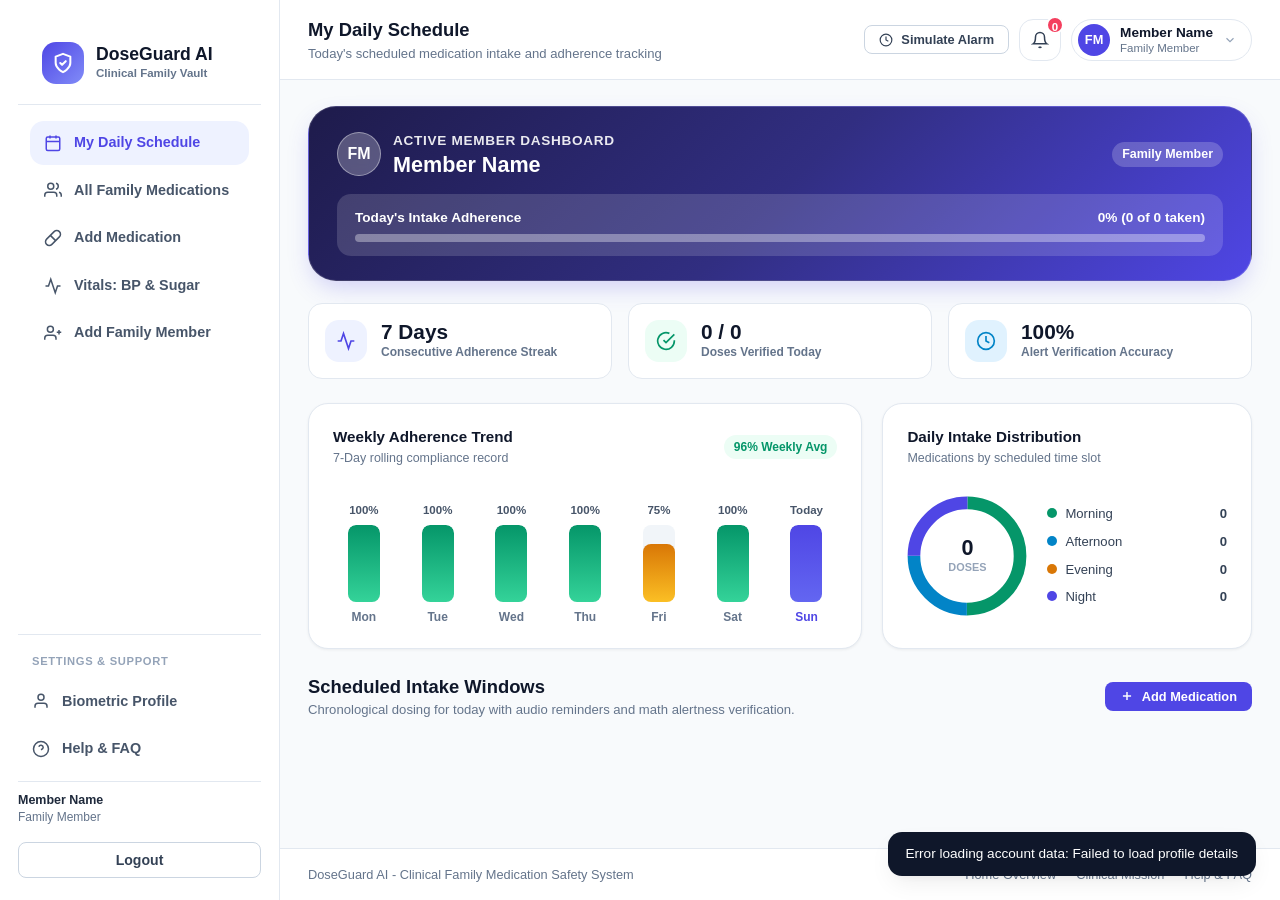
==== commit 341e3a97: "feat: add medication regimen management and health vitals tracking pages - Implemented the 'Add Medi" ====
--- a/templates/dashboard/index.html
+++ b/templates/dashboard/index.html
@@ -49,6 +49,21 @@
           <span>All Family Medications</span>
         </a>
 
+        <a href="#add-medication" class="sidebar-nav-item" data-page="add-medication">
+          <svg width="18" height="18" viewBox="0 0 24 24" fill="none" stroke="currentColor" stroke-width="2">
+            <path d="m10.5 20.5 10-10a4.95 4.95 0 1 0-7-7l-10 10a4.95 4.95 0 1 0 7 7Z"></path>
+            <path d="m8.5 8.5 7 7"></path>
+          </svg>
+          <span>Add Medication</span>
+        </a>
+
+        <a href="#vitals" class="sidebar-nav-item" data-page="vitals">
+          <svg width="18" height="18" viewBox="0 0 24 24" fill="none" stroke="currentColor" stroke-width="2">
+            <path d="M22 12h-4l-3 9L9 3l-3 9H2"></path>
+          </svg>
+          <span>Vitals: BP & Sugar</span>
+        </a>
+
         <a href="#add-member" class="sidebar-nav-item" data-page="add-member">
           <svg width="18" height="18" viewBox="0 0 24 24" fill="none" stroke="currentColor" stroke-width="2">
             <path d="M16 21v-2a4 4 0 0 0-4-4H5a4 4 0 0 0-4 4v2"></path>
@@ -58,6 +73,11 @@
           </svg>
           <span>Add Family Member</span>
         </a>
+      </nav>
+
+      <!-- Sidebar Bottom Docked Navigation (Profile, Help, Logout) -->
+      <div class="sidebar-bottom-block">
+        <div class="sidebar-bottom-label">Settings & Support</div>
 
         <a href="#profile" class="sidebar-nav-item" data-page="profile">
           <svg width="18" height="18" viewBox="0 0 24 24" fill="none" stroke="currentColor" stroke-width="2">
@@ -65,16 +85,6 @@
             <circle cx="12" cy="7" r="4"></circle>
           </svg>
           <span>Biometric Profile</span>
-        </a>
-
-        <a href="#clinical" class="sidebar-nav-item" data-page="clinical">
-          <svg width="18" height="18" viewBox="0 0 24 24" fill="none" stroke="currentColor" stroke-width="2">
-            <path d="M14 2H6a2 2 0 0 0-2 2v16a2 2 0 0 0 2 2h12a2 2 0 0 0 2-2V8z"></path>
-            <polyline points="14 2 14 8 20 8"></polyline>
-            <line x1="16" y1="13" x2="8" y2="13"></line>
-            <line x1="16" y1="17" x2="8" y2="17"></line>
-          </svg>
-          <span>Clinical Guidance</span>
         </a>
 
         <a href="#help" class="sidebar-nav-item" data-page="help">
@@ -85,14 +95,12 @@
           </svg>
           <span>Help & FAQ</span>
         </a>
-      </nav>
-
-      <!-- Sidebar Footer with Member Summary & Logout -->
-      <div class="sidebar-footer">
-        <div class="sidebar-bio-summary">
+
+        <div class="sidebar-bio-summary" style="margin-top: 6px; padding-top: 10px; border-top: 1px solid var(--slate-200);">
           <div style="font-weight: 700; color: var(--slate-800);" id="sidebar-user-fullname">Member Name</div>
           <div style="font-size: 0.75rem; color: var(--slate-500);" id="sidebar-user-role">Family Member</div>
         </div>
+
         <button type="button" class="btn btn-secondary btn-sidebar-logout" id="btn-sidebar-logout" style="width: 100%; justify-content: center;">
           Logout
         </button>
@@ -232,338 +240,986 @@
       <main class="dashboard-body-content" id="dashboard-body">
 
         <!-- Component 1: My Daily Schedule -->
-        <!--#include schedule.html -->
         <section id="page-schedule" class="dash-page active">
-          <div class="member-greeting-banner">
-            <div class="greeting-row">
-              <div class="greeting-user-info">
-                <div class="greeting-avatar" id="banner-avatar">FM</div>
+          <div class="dash-centered-container">
+
+            <!-- Member Greeting Banner -->
+            <div class="member-greeting-banner">
+              <div class="greeting-row">
+                <div class="greeting-user-info">
+                  <div class="greeting-avatar" id="banner-avatar">FM</div>
+                  <div>
+                    <div class="greeting-text-title">Active Member Dashboard</div>
+                    <h2 style="font-size: 1.35rem; font-weight: 800; line-height: 1.2;" id="banner-user-name">Member Name</h2>
+                  </div>
+                </div>
+                <div style="text-align: right;">
+                  <span class="badge" id="banner-admin-badge" style="background: rgba(255,255,255,0.2); color: #fff; font-size: 0.78rem;">
+                    Family Member
+                  </span>
+                </div>
+              </div>
+
+              <!-- Adherence Progress -->
+              <div class="adherence-progress-box">
+                <div style="display: flex; justify-content: space-between; font-size: 0.85rem; font-weight: 700; margin-bottom: 6px;">
+                  <span>Today's Intake Adherence</span>
+                  <span id="text-adherence-pct">0% (0 of 0 taken)</span>
+                </div>
+                <div class="progress-bar-track">
+                  <div class="progress-bar-fill" id="bar-adherence-fill" style="width: 0%;"></div>
+                </div>
+              </div>
+            </div>
+
+            <!-- Quick Analytics Streak Row -->
+            <div class="streak-metrics-row">
+              <div class="streak-metric-card">
+                <div class="streak-metric-icon">
+                  <svg width="20" height="20" viewBox="0 0 24 24" fill="none" stroke="currentColor" stroke-width="2">
+                    <polyline points="22 12 18 12 15 21 9 3 6 12 2 12"></polyline>
+                  </svg>
+                </div>
                 <div>
-                  <div class="greeting-text-title">Active Member Dashboard</div>
-                  <h2 style="font-size: 1.35rem; font-weight: 800; line-height: 1.2;" id="banner-user-name">Member Name</h2>
-                </div>
-              </div>
-              <div style="text-align: right;">
-                <span class="badge" id="banner-admin-badge" style="background: rgba(255,255,255,0.2); color: #fff; font-size: 0.78rem;">
-                  Family Member
-                </span>
-              </div>
-            </div>
-
-            <div class="adherence-progress-box">
-              <div style="display: flex; justify-content: space-between; font-size: 0.85rem; font-weight: 700; margin-bottom: 6px;">
-                <span>Today's Intake Adherence</span>
-                <span id="text-adherence-pct">0% (0 of 0 taken)</span>
-              </div>
-              <div class="progress-bar-track">
-                <div class="progress-bar-fill" id="bar-adherence-fill" style="width: 0%;"></div>
-              </div>
-            </div>
-          </div>
-
-          <div style="display: flex; justify-content: space-between; align-items: center; margin-bottom: 20px; flex-wrap: wrap; gap: 12px;">
-            <div>
-              <h3 style="font-size: 1.1rem; font-weight: 800; color: var(--slate-900);">Scheduled Intake Windows</h3>
-              <p style="font-size: 0.82rem; color: var(--slate-500);">Chronological dosing for today with audio reminders and math alertness verification.</p>
-            </div>
-            <button type="button" class="btn btn-primary btn-sm" id="btn-open-add-med-modal">
-              <svg width="14" height="14" viewBox="0 0 24 24" fill="none" stroke="currentColor" stroke-width="2.5">
-                <line x1="12" y1="5" x2="12" y2="19"></line>
-                <line x1="5" y1="12" x2="19" y2="12"></line>
-              </svg>
-              <span>Add Medication</span>
-            </button>
-          </div>
-
-          <div id="schedule-medications-list">
-            <!-- Injected by schedule.js -->
+                  <div class="streak-metric-val" id="val-streak-days">7 Days</div>
+                  <div class="streak-metric-label">Consecutive Adherence Streak</div>
+                </div>
+              </div>
+
+              <div class="streak-metric-card">
+                <div class="streak-metric-icon" style="background: var(--success-light); color: var(--success);">
+                  <svg width="20" height="20" viewBox="0 0 24 24" fill="none" stroke="currentColor" stroke-width="2">
+                    <path d="M22 11.08V12a10 10 0 1 1-5.93-9.14"></path>
+                    <polyline points="22 4 12 14.01 9 11.01"></polyline>
+                  </svg>
+                </div>
+                <div>
+                  <div class="streak-metric-val" id="val-verified-today">0 / 0</div>
+                  <div class="streak-metric-label">Doses Verified Today</div>
+                </div>
+              </div>
+
+              <div class="streak-metric-card">
+                <div class="streak-metric-icon" style="background: #e0f2fe; color: #0284c7;">
+                  <svg width="20" height="20" viewBox="0 0 24 24" fill="none" stroke="currentColor" stroke-width="2">
+                    <circle cx="12" cy="12" r="10"></circle>
+                    <path d="M12 6v6l4 2"></path>
+                  </svg>
+                </div>
+                <div>
+                  <div class="streak-metric-val">100%</div>
+                  <div class="streak-metric-label">Alert Verification Accuracy</div>
+                </div>
+              </div>
+            </div>
+
+            <!-- Adherence Visualizations Grid -->
+            <div class="schedule-analytics-grid">
+
+              <!-- Chart 1: 7-Day Weekly Adherence Trend -->
+              <div class="chart-card">
+                <div class="chart-card-header">
+                  <div>
+                    <div class="chart-card-title">Weekly Adherence Trend</div>
+                    <div style="font-size: 0.78rem; color: var(--slate-500);">7-Day rolling compliance record</div>
+                  </div>
+                  <span class="chart-card-badge">96% Weekly Avg</span>
+                </div>
+
+                <div class="weekly-bar-chart" id="weekly-adherence-bars">
+                  <div class="chart-bar-col">
+                    <span class="chart-bar-val">100%</span>
+                    <div class="chart-bar-track">
+                      <div class="chart-bar-fill perfect" style="height: 100%;"></div>
+                    </div>
+                    <span class="chart-bar-day">Mon</span>
+                  </div>
+
+                  <div class="chart-bar-col">
+                    <span class="chart-bar-val">100%</span>
+                    <div class="chart-bar-track">
+                      <div class="chart-bar-fill perfect" style="height: 100%;"></div>
+                    </div>
+                    <span class="chart-bar-day">Tue</span>
+                  </div>
+
+                  <div class="chart-bar-col">
+                    <span class="chart-bar-val">100%</span>
+                    <div class="chart-bar-track">
+                      <div class="chart-bar-fill perfect" style="height: 100%;"></div>
+                    </div>
+                    <span class="chart-bar-day">Wed</span>
+                  </div>
+
+                  <div class="chart-bar-col">
+                    <span class="chart-bar-val">100%</span>
+                    <div class="chart-bar-track">
+                      <div class="chart-bar-fill perfect" style="height: 100%;"></div>
+                    </div>
+                    <span class="chart-bar-day">Thu</span>
+                  </div>
+
+                  <div class="chart-bar-col">
+                    <span class="chart-bar-val">75%</span>
+                    <div class="chart-bar-track">
+                      <div class="chart-bar-fill missed" style="height: 75%;"></div>
+                    </div>
+                    <span class="chart-bar-day">Fri</span>
+                  </div>
+
+                  <div class="chart-bar-col">
+                    <span class="chart-bar-val">100%</span>
+                    <div class="chart-bar-track">
+                      <div class="chart-bar-fill perfect" style="height: 100%;"></div>
+                    </div>
+                    <span class="chart-bar-day">Sat</span>
+                  </div>
+
+                  <div class="chart-bar-col">
+                    <span class="chart-bar-val" id="chart-val-today">Today</span>
+                    <div class="chart-bar-track">
+                      <div class="chart-bar-fill" id="chart-fill-today" style="height: 100%;"></div>
+                    </div>
+                    <span class="chart-bar-day" style="color: var(--primary); font-weight: 800;">Sun</span>
+                  </div>
+                </div>
+              </div>
+
+              <!-- Chart 2: Daily Window Distribution Donut -->
+              <div class="chart-card">
+                <div class="chart-card-header">
+                  <div>
+                    <div class="chart-card-title">Daily Intake Distribution</div>
+                    <div style="font-size: 0.78rem; color: var(--slate-500);">Medications by scheduled time slot</div>
+                  </div>
+                </div>
+
+                <div class="donut-chart-container">
+                  <div class="donut-svg-wrapper">
+                    <svg width="120" height="120" viewBox="0 0 36 36">
+                      <circle cx="18" cy="18" r="15.9155" fill="none" stroke="#f1f5f9" stroke-width="3.5"></circle>
+                      <circle id="donut-seg-morning" cx="18" cy="18" r="15.9155" fill="none" stroke="#059669" stroke-width="3.8" stroke-dasharray="50 50" stroke-dashoffset="25"></circle>
+                      <circle id="donut-seg-afternoon" cx="18" cy="18" r="15.9155" fill="none" stroke="#0284c7" stroke-width="3.8" stroke-dasharray="25 75" stroke-dashoffset="75"></circle>
+                      <circle id="donut-seg-night" cx="18" cy="18" r="15.9155" fill="none" stroke="#4f46e5" stroke-width="3.8" stroke-dasharray="25 75" stroke-dashoffset="50"></circle>
+                    </svg>
+                    <div class="donut-inner-text">
+                      <div class="donut-center-num" id="donut-total-meds">0</div>
+                      <div class="donut-center-label">Doses</div>
+                    </div>
+                  </div>
+
+                  <div class="donut-legend-list">
+                    <div class="donut-legend-item">
+                      <span><span class="donut-dot" style="background: #059669;"></span>Morning</span>
+                      <strong id="legend-count-morning">0</strong>
+                    </div>
+                    <div class="donut-legend-item">
+                      <span><span class="donut-dot" style="background: #0284c7;"></span>Afternoon</span>
+                      <strong id="legend-count-afternoon">0</strong>
+                    </div>
+                    <div class="donut-legend-item">
+                      <span><span class="donut-dot" style="background: #d97706;"></span>Evening</span>
+                      <strong id="legend-count-evening">0</strong>
+                    </div>
+                    <div class="donut-legend-item">
+                      <span><span class="donut-dot" style="background: #4f46e5;"></span>Night</span>
+                      <strong id="legend-count-night">0</strong>
+                    </div>
+                  </div>
+                </div>
+              </div>
+
+            </div>
+
+            <!-- Scheduled Intake Windows Heading & Controls -->
+            <div style="display: flex; justify-content: space-between; align-items: center; margin-bottom: 20px; flex-wrap: wrap; gap: 12px;">
+              <div>
+                <h3 style="font-size: 1.15rem; font-weight: 800; color: var(--slate-900);">Scheduled Intake Windows</h3>
+                <p style="font-size: 0.82rem; color: var(--slate-500);">Chronological dosing for today with audio reminders and math alertness verification.</p>
+              </div>
+              <button type="button" class="btn btn-primary btn-sm" id="btn-open-add-med-modal">
+                <svg width="14" height="14" viewBox="0 0 24 24" fill="none" stroke="currentColor" stroke-width="2.5">
+                  <line x1="12" y1="5" x2="12" y2="19"></line>
+                  <line x1="5" y1="12" x2="19" y2="12"></line>
+                </svg>
+                <span>Add Medication</span>
+              </button>
+            </div>
+
+            <!-- Chronological Medication List -->
+            <div id="schedule-medications-list">
+              <!-- Injected by schedule.js -->
+            </div>
+
           </div>
         </section>
 
-        <!-- Component 2: All Family Medications -->
+        <!-- Component 2: All Family Medications (Cross-Family Transparency) -->
         <section id="page-family" class="dash-page">
-          <div style="margin-bottom: 24px;">
-            <h2 style="font-size: 1.25rem; font-weight: 800; color: var(--slate-900); margin-bottom: 4px;">
-              Family-Wide Medication Transparency
-            </h2>
-            <p style="font-size: 0.85rem; color: var(--slate-600);">
-              Real-time schedule compliance across all connected parents, grandparents, and family members. Caregivers can review active prescriptions and intake status.
-            </p>
-          </div>
-
-          <div id="family-members-grid" style="display: grid; grid-template-columns: repeat(auto-fill, minmax(360px, 1fr)); gap: 20px;">
-            <!-- Injected by family.js -->
+          <div class="dash-centered-container">
+
+            <div style="margin-bottom: 24px;">
+              <h2 style="font-size: 1.3rem; font-weight: 800; color: var(--slate-900); margin-bottom: 4px;">
+                Family-Wide Medication Transparency
+              </h2>
+              <p style="font-size: 0.88rem; color: var(--slate-600);">
+                Real-time schedule compliance across all connected parents, grandparents, and family members. Caregivers can review active prescriptions, intake adherence, and therapeutic distribution.
+              </p>
+            </div>
+
+            <!-- Family Adherence & Therapeutic Analytics Grid -->
+            <div class="family-analytics-grid">
+
+              <!-- Chart 1: Family Member Compliance Comparison -->
+              <div class="chart-card">
+                <div class="chart-card-header">
+                  <div>
+                    <div class="chart-card-title">Family Adherence Comparison</div>
+                    <div style="font-size: 0.78rem; color: var(--slate-500);">Today's intake status across household members</div>
+                  </div>
+                  <span class="chart-card-badge" id="family-aggregate-badge">94% Family Rate</span>
+                </div>
+
+                <div class="family-comp-list" id="family-comparison-container">
+                  <!-- Dynamically populated by family.js -->
+                </div>
+              </div>
+
+              <!-- Chart 2: Household Therapeutic Areas -->
+              <div class="chart-card">
+                <div class="chart-card-header">
+                  <div>
+                    <div class="chart-card-title">Household Prescription Burden</div>
+                    <div style="font-size: 0.78rem; color: var(--slate-500);">Distribution by clinical therapy area</div>
+                  </div>
+                </div>
+
+                <div>
+                  <div style="display: flex; justify-content: space-between; font-size: 0.82rem; font-weight: 700; color: var(--slate-800); margin-bottom: 6px;">
+                    <span>Total Family Prescriptions</span>
+                    <span id="total-family-meds-count">14 Active Regimens</span>
+                  </div>
+
+                  <!-- Multi-segment bar -->
+                  <div class="category-dist-bar">
+                    <div class="cat-segment" style="width: 35%; background: #4f46e5;" title="Cardiovascular (35%)"></div>
+                    <div class="cat-segment" style="width: 28%; background: #059669;" title="Metabolic / Diabetes (28%)"></div>
+                    <div class="cat-segment" style="width: 22%; background: #d97706;" title="Bone / Vitamins (22%)"></div>
+                    <div class="cat-segment" style="width: 15%; background: #0284c7;" title="Eye / Ophthalmic (15%)"></div>
+                  </div>
+
+                  <div class="donut-legend-list" style="margin-top: 14px;">
+                    <div class="donut-legend-item">
+                      <span><span class="donut-dot" style="background: #4f46e5;"></span>Cardiovascular & Antihypertensive</span>
+                      <strong>5 Meds</strong>
+                    </div>
+                    <div class="donut-legend-item">
+                      <span><span class="donut-dot" style="background: #059669;"></span>Metabolic & Diabetes Care</span>
+                      <strong>4 Meds</strong>
+                    </div>
+                    <div class="donut-legend-item">
+                      <span><span class="donut-dot" style="background: #d97706;"></span>Bone Mineralization & Joint Support</span>
+                      <strong>3 Meds</strong>
+                    </div>
+                    <div class="donut-legend-item">
+                      <span><span class="donut-dot" style="background: #0284c7;"></span>Ophthalmic & General Wellness</span>
+                      <strong>2 Meds</strong>
+                    </div>
+                  </div>
+                </div>
+              </div>
+
+            </div>
+
+            <!-- Household Medication Adherence Calendar -->
+            <div class="calendar-card" style="margin-bottom: 28px;">
+              <div class="calendar-top-bar">
+                <div class="calendar-title-box">
+                  <h3 style="font-size: 1.15rem; font-weight: 800; color: var(--slate-900);">Household Medication Adherence Calendar</h3>
+                  <p style="font-size: 0.82rem; color: var(--slate-500);">Monthly compliance record with medicine taken and missed markings for October 2026</p>
+                </div>
+
+                <div class="calendar-legend-bar">
+                  <div class="calendar-legend-item">
+                    <span class="cal-legend-dot" style="background: var(--success);"></span>
+                    <span>All Taken</span>
+                  </div>
+                  <div class="calendar-legend-item">
+                    <span class="cal-legend-dot" style="background: var(--accent-rose);"></span>
+                    <span>Missed / Delayed</span>
+                  </div>
+                  <div class="calendar-legend-item">
+                    <span class="cal-legend-dot" style="background: var(--slate-300);"></span>
+                    <span>Scheduled</span>
+                  </div>
+                </div>
+              </div>
+
+              <!-- Calendar Column Headers -->
+              <div class="calendar-grid-header">
+                <div class="cal-col-header">Thu</div>
+                <div class="cal-col-header">Fri</div>
+                <div class="cal-col-header">Sat</div>
+                <div class="cal-col-header">Sun</div>
+                <div class="cal-col-header">Mon</div>
+                <div class="cal-col-header">Tue</div>
+                <div class="cal-col-header">Wed</div>
+              </div>
+
+              <!-- Calendar Days Grid -->
+              <div class="calendar-days-grid" id="dash-family-calendar-days">
+                <!-- Rendered dynamically by family.js -->
+              </div>
+            </div>
+
+            <!-- Section Heading for Family Member Cards -->
+            <div style="margin-bottom: 16px;">
+              <h3 style="font-size: 1.15rem; font-weight: 800; color: var(--slate-900);">Connected Household Profiles</h3>
+              <p style="font-size: 0.82rem; color: var(--slate-500);">Individual member dashboards and real-time regimen oversight</p>
+            </div>
+
+            <!-- Grid of All Family Members -->
+            <div id="family-members-grid" style="display: grid; grid-template-columns: repeat(auto-fill, minmax(360px, 1fr)); gap: 20px;">
+              <!-- Injected by family.js -->
+            </div>
+
+          </div>
+        </section>
+
+        <!-- Component: Add Medication & Current Regimens Management -->
+        <section id="page-add-medication" class="dash-page">
+          <div class="dash-centered-container">
+
+            <div style="margin-bottom: 24px;">
+              <h2 style="font-size: 1.3rem; font-weight: 800; color: var(--slate-900); margin-bottom: 4px;">
+                Medication Regimen Management
+              </h2>
+              <p style="font-size: 0.88rem; color: var(--slate-600);">
+                Prescribe new clinical treatments, configure schedule intervals, and inspect comprehensive medication profiles.
+              </p>
+            </div>
+
+            <div style="display: grid; grid-template-columns: 1.1fr 1.3fr; gap: 24px; align-items: start;">
+
+              <!-- Section 1: Add New Medication Form -->
+              <div class="card" style="padding: 24px;">
+                <div style="display: flex; justify-content: space-between; align-items: center; margin-bottom: 16px;">
+                  <h3 style="font-size: 1.05rem; font-weight: 800; color: var(--slate-900);">
+                    Add New Medication
+                  </h3>
+                  <span class="badge badge-primary" style="font-size: 0.72rem;">Prescription Entry</span>
+                </div>
+
+                <form id="form-page-add-med" onsubmit="return false;">
+                  <div class="form-group" style="margin-bottom: 14px;">
+                    <label class="form-label">Target Family Member *</label>
+                    <select id="add-med-page-member" class="form-input" style="background: #ffffff; font-weight: 600;">
+                      <!-- Dynamically populated with family members -->
+                    </select>
+                  </div>
+
+                  <div class="form-group" style="margin-bottom: 14px;">
+                    <label class="form-label">Medication Name & Formulation *</label>
+                    <input type="text" id="add-med-page-name" class="form-input" required placeholder="e.g. Telmisartan / Shelcal 500">
+                  </div>
+
+                  <div style="display: grid; grid-template-columns: 1fr 1fr; gap: 12px; margin-bottom: 14px;">
+                    <div class="form-group">
+                      <label class="form-label">Dosage & Strength *</label>
+                      <input type="text" id="add-med-page-dosage" class="form-input" required placeholder="e.g. 40 mg (1 Tab)">
+                    </div>
+                    <div class="form-group">
+                      <label class="form-label">Scheduled Time *</label>
+                      <input type="text" id="add-med-page-time" class="form-input" required placeholder="e.g. 08:00 AM">
+                    </div>
+                  </div>
+
+                  <div class="form-group" style="margin-bottom: 14px;">
+                    <label class="form-label">Intake Window *</label>
+                    <select id="add-med-page-timing" class="form-input" style="background: #ffffff;">
+                      <option value="Morning">Morning</option>
+                      <option value="Afternoon">Afternoon</option>
+                      <option value="Evening">Evening</option>
+                      <option value="Night">Night</option>
+                    </select>
+                  </div>
+
+                  <div class="form-group" style="margin-bottom: 14px;">
+                    <label class="form-label">Food & Administration Instructions *</label>
+                    <input type="text" id="add-med-page-food" class="form-input" required placeholder="e.g. Take immediately after breakfast with full glass of water">
+                  </div>
+
+                  <div class="form-group" style="margin-bottom: 14px;">
+                    <label class="form-label">Clinical Purpose *</label>
+                    <input type="text" id="add-med-page-purpose" class="form-input" required placeholder="e.g. Blood Pressure Regulation / Joint Health">
+                  </div>
+
+                  <div class="form-group" style="margin-bottom: 20px;">
+                    <label class="form-label">Precautions & Drug Warnings</label>
+                    <input type="text" id="add-med-page-caution" class="form-input" placeholder="e.g. Maintain 4-hour gap from calcium supplements">
+                  </div>
+
+                  <button type="submit" class="btn btn-primary" id="btn-save-page-med" style="width: 100%; justify-content: center; padding: 12px;">
+                    Save & Add to Regimen
+                  </button>
+                </form>
+              </div>
+
+              <!-- Section 2: Current Prescribed Regimens List & Information -->
+              <div class="card" style="padding: 24px;">
+                <div style="display: flex; justify-content: space-between; align-items: center; margin-bottom: 16px; flex-wrap: wrap; gap: 10px;">
+                  <div>
+                    <h3 style="font-size: 1.05rem; font-weight: 800; color: var(--slate-900);">
+                      Active Prescribed Regimens
+                    </h3>
+                    <p style="font-size: 0.8rem; color: var(--slate-500);">Current medication schedules and clinical dosing guidelines</p>
+                  </div>
+
+                  <div>
+                    <select id="filter-prescribed-member" class="form-input" style="font-size: 0.82rem; padding: 6px 10px; background: #fff;">
+                      <!-- Dynamically populated -->
+                    </select>
+                  </div>
+                </div>
+
+                <div id="present-medications-container">
+                  <!-- Dynamically populated by add_medication.js -->
+                </div>
+              </div>
+
+            </div>
+
+          </div>
+        </section>
+
+        <!-- Component: Health Vitals (BP & Sugar Test Results, Graphs, Mean, Highest, Lowest, CSV Export) -->
+        <section id="page-vitals" class="dash-page">
+          <div class="dash-centered-container">
+
+            <!-- Header & Top Action Controls -->
+            <div style="display: flex; justify-content: space-between; align-items: flex-start; margin-bottom: 24px; flex-wrap: wrap; gap: 16px;">
+              <div>
+                <h2 style="font-size: 1.3rem; font-weight: 800; color: var(--slate-900); margin-bottom: 4px;">
+                  Health Vitals & Diagnostic Log
+                </h2>
+                <p style="font-size: 0.88rem; color: var(--slate-600);">
+                  Track Blood Pressure (BP) and Blood Sugar levels, evaluate clinical thresholds, and export diagnostic history.
+                </p>
+              </div>
+
+              <div style="display: flex; align-items: center; gap: 10px; flex-wrap: wrap;">
+                <!-- Member Filter -->
+                <select id="vitals-filter-member" class="form-input" style="font-size: 0.85rem; padding: 8px 12px; background: #ffffff; font-weight: 700;">
+                  <option value="all">All Family Members</option>
+                  <!-- Dynamically populated -->
+                </select>
+
+                <!-- CSV Export Button -->
+                <a href="/api/vitals/export-csv" class="btn btn-secondary btn-sm" id="btn-export-vitals-csv" download="doseguard_vitals_records.csv" style="display: flex; align-items: center; gap: 6px;">
+                  <svg width="15" height="15" viewBox="0 0 24 24" fill="none" stroke="currentColor" stroke-width="2">
+                    <path d="M21 15v4a2 2 0 0 1-2 2H5a2 2 0 0 1-2-2v-4"></path>
+                    <polyline points="7 10 12 15 17 10"></polyline>
+                    <line x1="12" y1="15" x2="12" y2="3"></line>
+                  </svg>
+                  <span>Export CSV</span>
+                </a>
+
+                <!-- Add Reading Jump Button -->
+                <button type="button" class="btn btn-primary btn-sm" id="btn-toggle-add-vital-form">
+                  <svg width="14" height="14" viewBox="0 0 24 24" fill="none" stroke="currentColor" stroke-width="2.5">
+                    <line x1="12" y1="5" x2="12" y2="19"></line>
+                    <line x1="5" y1="12" x2="19" y2="12"></line>
+                  </svg>
+                  <span>Log New Reading</span>
+                </button>
+              </div>
+            </div>
+
+            <!-- Statistical Highlights: Highest, Lowest, Mean -->
+            <div style="display: grid; grid-template-columns: 1fr 1fr; gap: 20px; margin-bottom: 24px;">
+
+              <!-- Blood Pressure Stats Card -->
+              <div class="card" style="padding: 20px;">
+                <div style="display: flex; justify-content: space-between; align-items: center; margin-bottom: 14px;">
+                  <div style="display: flex; align-items: center; gap: 8px;">
+                    <div style="width: 32px; height: 32px; border-radius: var(--radius-sm); background: #e0e7ff; color: #4338ca; display: flex; align-items: center; justify-content: center;">
+                      <svg width="18" height="18" viewBox="0 0 24 24" fill="none" stroke="currentColor" stroke-width="2">
+                        <path d="M22 12h-4l-3 9L9 3l-3 9H2"></path>
+                      </svg>
+                    </div>
+                    <div>
+                      <h3 style="font-size: 1rem; font-weight: 800; color: var(--slate-900);">Blood Pressure (BP)</h3>
+                      <div style="font-size: 0.75rem; color: var(--slate-500);" id="bp-stats-count-label">33 records analyzed</div>
+                    </div>
+                  </div>
+                  <span class="badge badge-primary" style="font-size: 0.72rem;">mmHg</span>
+                </div>
+
+                <div style="display: grid; grid-template-columns: repeat(3, 1fr); gap: 12px;">
+                  <!-- Mean BP -->
+                  <div style="background: #f8fafc; border: 1px solid var(--slate-200); border-radius: var(--radius-sm); padding: 12px;">
+                    <div style="font-size: 0.7rem; font-weight: 700; color: var(--slate-500); text-transform: uppercase; margin-bottom: 4px;">Mean (Average)</div>
+                    <div style="font-size: 1.25rem; font-weight: 800; color: #4338ca;" id="stat-bp-mean">128/82</div>
+                    <div style="font-size: 0.72rem; color: var(--slate-500); margin-top: 2px;" id="stat-bp-mean-pulse">Pulse: 72 bpm</div>
+                  </div>
+
+                  <!-- Highest BP -->
+                  <div style="background: #fff1f2; border: 1px solid #fecdd3; border-radius: var(--radius-sm); padding: 12px;">
+                    <div style="font-size: 0.7rem; font-weight: 700; color: #be123c; text-transform: uppercase; margin-bottom: 4px;">Highest Recorded</div>
+                    <div style="font-size: 1.25rem; font-weight: 800; color: #be123c;" id="stat-bp-highest">145/88</div>
+                    <div style="font-size: 0.72rem; color: #9f1239; margin-top: 2px;" id="stat-bp-highest-meta">Oct 02 - Ramesh</div>
+                  </div>
+
+                  <!-- Lowest BP -->
+                  <div style="background: #ecfdf5; border: 1px solid #a7f3d0; border-radius: var(--radius-sm); padding: 12px;">
+                    <div style="font-size: 0.7rem; font-weight: 700; color: #047857; text-transform: uppercase; margin-bottom: 4px;">Lowest Recorded</div>
+                    <div style="font-size: 1.25rem; font-weight: 800; color: #047857;" id="stat-bp-lowest">120/78</div>
+                    <div style="font-size: 0.72rem; color: #065f46; margin-top: 2px;" id="stat-bp-lowest-meta">Oct 05 - Sunita</div>
+                  </div>
+                </div>
+              </div>
+
+              <!-- Blood Sugar Stats Card -->
+              <div class="card" style="padding: 20px;">
+                <div style="display: flex; justify-content: space-between; align-items: center; margin-bottom: 14px;">
+                  <div style="display: flex; align-items: center; gap: 8px;">
+                    <div style="width: 32px; height: 32px; border-radius: var(--radius-sm); background: #fef3c7; color: #b45309; display: flex; align-items: center; justify-content: center;">
+                      <svg width="18" height="18" viewBox="0 0 24 24" fill="none" stroke="currentColor" stroke-width="2">
+                        <circle cx="12" cy="12" r="10"></circle>
+                        <line x1="12" y1="8" x2="12" y2="12"></line>
+                        <line x1="12" y1="16" x2="12.01" y2="16"></line>
+                      </svg>
+                    </div>
+                    <div>
+                      <h3 style="font-size: 1rem; font-weight: 800; color: var(--slate-900);">Blood Sugar (Glucose)</h3>
+                      <div style="font-size: 0.75rem; color: var(--slate-500);" id="sugar-stats-count-label">Fasting & Post-Prandial</div>
+                    </div>
+                  </div>
+                  <span class="badge badge-primary" style="font-size: 0.72rem; background: #fef3c7; color: #b45309; border-color: #fde68a;">mg/dL</span>
+                </div>
+
+                <div style="display: grid; grid-template-columns: repeat(3, 1fr); gap: 12px;">
+                  <!-- Mean Sugar -->
+                  <div style="background: #f8fafc; border: 1px solid var(--slate-200); border-radius: var(--radius-sm); padding: 12px;">
+                    <div style="font-size: 0.7rem; font-weight: 700; color: var(--slate-500); text-transform: uppercase; margin-bottom: 4px;">Mean (Average)</div>
+                    <div style="font-size: 1.25rem; font-weight: 800; color: #b45309;" id="stat-sugar-mean">114.4</div>
+                    <div style="font-size: 0.72rem; color: var(--slate-500); margin-top: 2px;">Normal Glycemic Target</div>
+                  </div>
+
+                  <!-- Highest Sugar -->
+                  <div style="background: #fff1f2; border: 1px solid #fecdd3; border-radius: var(--radius-sm); padding: 12px;">
+                    <div style="font-size: 0.7rem; font-weight: 700; color: #be123c; text-transform: uppercase; margin-bottom: 4px;">Highest Recorded</div>
+                    <div style="font-size: 1.25rem; font-weight: 800; color: #be123c;" id="stat-sugar-highest">178</div>
+                    <div style="font-size: 0.72rem; color: #9f1239; margin-top: 2px;" id="stat-sugar-highest-meta">Post-prandial - Rajesh</div>
+                  </div>
+
+                  <!-- Lowest Sugar -->
+                  <div style="background: #ecfdf5; border: 1px solid #a7f3d0; border-radius: var(--radius-sm); padding: 12px;">
+                    <div style="font-size: 0.7rem; font-weight: 700; color: #047857; text-transform: uppercase; margin-bottom: 4px;">Lowest Recorded</div>
+                    <div style="font-size: 1.25rem; font-weight: 800; color: #047857;" id="stat-sugar-lowest">88</div>
+                    <div style="font-size: 0.72rem; color: #065f46; margin-top: 2px;" id="stat-sugar-lowest-meta">Fasting - Sunita</div>
+                  </div>
+                </div>
+              </div>
+
+            </div>
+
+            <!-- Trend Graphs Section -->
+            <div style="display: grid; grid-template-columns: 1fr 1fr; gap: 20px; margin-bottom: 24px;">
+
+              <!-- Graph 1: Blood Pressure Trend Chart -->
+              <div class="card" style="padding: 20px;">
+                <div style="display: flex; justify-content: space-between; align-items: center; margin-bottom: 12px;">
+                  <div>
+                    <h3 style="font-size: 0.98rem; font-weight: 800; color: var(--slate-900);">Blood Pressure Trend Graph</h3>
+                    <div style="font-size: 0.75rem; color: var(--slate-500);">Systolic (Purple) vs Diastolic (Green) with 120/80 reference line</div>
+                  </div>
+                  <div style="display: flex; gap: 12px; font-size: 0.75rem; font-weight: 700;">
+                    <span style="display: flex; align-items: center; gap: 4px; color: #4f46e5;">
+                      <span style="width: 8px; height: 8px; border-radius: 50%; background: #4f46e5;"></span> Systolic
+                    </span>
+                    <span style="display: flex; align-items: center; gap: 4px; color: #059669;">
+                      <span style="width: 8px; height: 8px; border-radius: 50%; background: #059669;"></span> Diastolic
+                    </span>
+                  </div>
+                </div>
+
+                <div id="bp-chart-container" style="width: 100%; height: 210px; background: #ffffff; border-radius: var(--radius-sm); border: 1px solid var(--slate-200); position: relative; overflow: hidden;">
+                  <!-- Inline SVG rendered by vitals.js -->
+                </div>
+              </div>
+
+              <!-- Graph 2: Blood Sugar Trend Chart -->
+              <div class="card" style="padding: 20px;">
+                <div style="display: flex; justify-content: space-between; align-items: center; margin-bottom: 12px;">
+                  <div>
+                    <h3 style="font-size: 0.98rem; font-weight: 800; color: var(--slate-900);">Blood Sugar Trend Graph</h3>
+                    <div style="font-size: 0.75rem; color: var(--slate-500);">Fasting & Post-Prandial Glycemic Levels (mg/dL)</div>
+                  </div>
+                  <div style="display: flex; gap: 12px; font-size: 0.75rem; font-weight: 700;">
+                    <span style="display: flex; align-items: center; gap: 4px; color: #059669;">
+                      <span style="width: 8px; height: 8px; border-radius: 50%; background: #059669;"></span> Fasting
+                    </span>
+                    <span style="display: flex; align-items: center; gap: 4px; color: #d97706;">
+                      <span style="width: 8px; height: 8px; border-radius: 50%; background: #d97706;"></span> Post-Prandial
+                    </span>
+                  </div>
+                </div>
+
+                <div id="sugar-chart-container" style="width: 100%; height: 210px; background: #ffffff; border-radius: var(--radius-sm); border: 1px solid var(--slate-200); position: relative; overflow: hidden;">
+                  <!-- Inline SVG rendered by vitals.js -->
+                </div>
+              </div>
+
+            </div>
+
+            <!-- Form: Add Vital Reading (Collapsible / Active) -->
+            <div class="card" id="card-add-vital" style="padding: 24px; margin-bottom: 24px;">
+              <div style="display: flex; justify-content: space-between; align-items: center; margin-bottom: 16px;">
+                <div>
+                  <h3 style="font-size: 1.05rem; font-weight: 800; color: var(--slate-900);">Add Health Vital Reading</h3>
+                  <p style="font-size: 0.8rem; color: var(--slate-500);">Record daily clinical checks with precise measurement time and contextual notes</p>
+                </div>
+                <div style="display: flex; gap: 8px;">
+                  <button type="button" class="btn btn-primary btn-sm vital-type-btn active" data-type="bp" id="btn-vital-type-bp">
+                    Blood Pressure
+                  </button>
+                  <button type="button" class="btn btn-secondary btn-sm vital-type-btn" data-type="sugar" id="btn-vital-type-sugar">
+                    Blood Sugar
+                  </button>
+                </div>
+              </div>
+
+              <form id="form-add-vital" onsubmit="return false;">
+                <input type="hidden" id="vital-input-type" value="bp">
+
+                <div style="display: grid; grid-template-columns: repeat(auto-fit, minmax(200px, 1fr)); gap: 14px; margin-bottom: 14px;">
+                  <div class="form-group">
+                    <label class="form-label">Family Member *</label>
+                    <select id="vital-input-member" class="form-input" style="background:#fff;">
+                      <!-- Populated dynamically -->
+                    </select>
+                  </div>
+
+                  <div class="form-group">
+                    <label class="form-label">Date *</label>
+                    <input type="date" id="vital-input-date" class="form-input" required>
+                  </div>
+
+                  <div class="form-group">
+                    <label class="form-label">Time *</label>
+                    <input type="text" id="vital-input-time" class="form-input" placeholder="e.g. 08:00 AM" required>
+                  </div>
+                </div>
+
+                <!-- Conditional Fieldset: Blood Pressure -->
+                <div id="fieldset-vital-bp" style="display: grid; grid-template-columns: 1fr 1fr 1fr; gap: 14px; margin-bottom: 14px;">
+                  <div class="form-group">
+                    <label class="form-label">Systolic (Top Number) mmHg *</label>
+                    <input type="number" id="vital-bp-systolic" class="form-input" min="60" max="260" placeholder="e.g. 120" value="120">
+                  </div>
+                  <div class="form-group">
+                    <label class="form-label">Diastolic (Bottom Number) mmHg *</label>
+                    <input type="number" id="vital-bp-diastolic" class="form-input" min="40" max="160" placeholder="e.g. 80" value="80">
+                  </div>
+                  <div class="form-group">
+                    <label class="form-label">Pulse / Heart Rate (BPM)</label>
+                    <input type="number" id="vital-bp-pulse" class="form-input" min="40" max="200" placeholder="e.g. 72" value="72">
+                  </div>
+                </div>
+
+                <!-- Conditional Fieldset: Blood Sugar -->
+                <div id="fieldset-vital-sugar" style="display: none; grid-template-columns: 1fr 1fr; gap: 14px; margin-bottom: 14px;">
+                  <div class="form-group">
+                    <label class="form-label">Blood Sugar Reading (mg/dL) *</label>
+                    <input type="number" step="0.1" id="vital-sugar-value" class="form-input" min="30" max="600" placeholder="e.g. 105">
+                  </div>
+                  <div class="form-group">
+                    <label class="form-label">Intake Context *</label>
+                    <select id="vital-sugar-context" class="form-input" style="background:#fff;">
+                      <option value="Fasting">Fasting (Before breakfast)</option>
+                      <option value="Post-prandial">Post-Prandial (2 hours after meal)</option>
+                      <option value="Random">Random Glucose Check</option>
+                      <option value="Bedtime">Bedtime Reading</option>
+                    </select>
+                  </div>
+                </div>
+
+                <div class="form-group" style="margin-bottom: 18px;">
+                  <label class="form-label">Clinical Notes & Observations</label>
+                  <input type="text" id="vital-input-notes" class="form-input" placeholder="e.g. 15-minute resting period observed, taken before morning dose">
+                </div>
+
+                <button type="submit" class="btn btn-primary" id="btn-submit-vital" style="padding: 12px 24px;">
+                  Save Vital Reading
+                </button>
+              </form>
+            </div>
+
+            <!-- Historical Table of Added BP and Sugar Records -->
+            <div class="card" style="padding: 24px;">
+              <div style="display: flex; justify-content: space-between; align-items: center; margin-bottom: 16px; flex-wrap: wrap; gap: 10px;">
+                <div>
+                  <h3 style="font-size: 1.05rem; font-weight: 800; color: var(--slate-900);">Historical Vitals & Diagnostic Log</h3>
+                  <p style="font-size: 0.8rem; color: var(--slate-500);">Chronological table of recorded measurements with clinical category verification</p>
+                </div>
+                <div style="font-size: 0.8rem; color: var(--slate-500);" id="table-record-count">
+                  Showing records
+                </div>
+              </div>
+
+              <div style="overflow-x: auto;">
+                <table class="data-table" style="width: 100%; border-collapse: collapse; text-align: left; font-size: 0.85rem;">
+                  <thead>
+                    <tr style="border-bottom: 2px solid var(--slate-200); background: #f8fafc;">
+                      <th style="padding: 10px 12px; font-weight: 800; color: var(--slate-700);">Date & Time</th>
+                      <th style="padding: 10px 12px; font-weight: 800; color: var(--slate-700);">Family Member</th>
+                      <th style="padding: 10px 12px; font-weight: 800; color: var(--slate-700);">Type</th>
+                      <th style="padding: 10px 12px; font-weight: 800; color: var(--slate-700);">Measurement</th>
+                      <th style="padding: 10px 12px; font-weight: 800; color: var(--slate-700);">Category</th>
+                      <th style="padding: 10px 12px; font-weight: 800; color: var(--slate-700);">Context & Notes</th>
+                      <th style="padding: 10px 12px; font-weight: 800; color: var(--slate-700); text-align: right;">Action</th>
+                    </tr>
+                  </thead>
+                  <tbody id="vitals-table-body">
+                    <!-- Dynamically populated by vitals.js -->
+                  </tbody>
+                </table>
+              </div>
+            </div>
+
           </div>
         </section>
 
         <!-- Component 3: Add Family Member -->
         <section id="page-add-member" class="dash-page">
-          <div style="max-width: 650px;">
-            <div style="margin-bottom: 20px;">
+          <div class="dash-centered-container">
+            <div style="max-width: 680px; margin: 0 auto;">
+              <div style="margin-bottom: 24px; text-align: center;">
+                <h2 style="font-size: 1.3rem; font-weight: 800; color: var(--slate-900); margin-bottom: 6px;">
+                  Add Connected Family Member
+                </h2>
+                <p style="font-size: 0.88rem; color: var(--slate-600);">
+                  Register an additional parent, grandparent, or child into the household vault with their individual clinical profile.
+                </p>
+              </div>
+
+              <div class="card" style="padding: 30px;">
+                <form id="form-add-family-member" onsubmit="return false;">
+                  <div style="display: grid; grid-template-columns: 1fr 1fr; gap: 14px; margin-bottom: 14px;">
+                    <div class="form-group">
+                      <label class="form-label">First Name *</label>
+                      <input type="text" id="add-member-first" class="form-input" required placeholder="e.g. Ramesh">
+                    </div>
+                    <div class="form-group">
+                      <label class="form-label">Second Name (Last Name) *</label>
+                      <input type="text" id="add-member-last" class="form-input" required placeholder="e.g. Sharma">
+                    </div>
+                  </div>
+
+                  <div style="display: grid; grid-template-columns: 1fr 1fr; gap: 14px; margin-bottom: 14px;">
+                    <div class="form-group">
+                      <label class="form-label">Relationship / Family Role *</label>
+                      <select id="add-member-role" class="form-input" style="background:#fff;">
+                        <option value="Grandfather">Grandfather</option>
+                        <option value="Grandmother">Grandmother</option>
+                        <option value="Father">Father</option>
+                        <option value="Mother">Mother</option>
+                        <option value="Son">Son</option>
+                        <option value="Daughter">Daughter</option>
+                        <option value="Relative">Relative</option>
+                      </select>
+                    </div>
+                    <div class="form-group">
+                      <label class="form-label">Gender *</label>
+                      <select id="add-member-gender" class="form-input" style="background:#fff;">
+                        <option value="Female">Female</option>
+                        <option value="Male">Male</option>
+                        <option value="Other">Other</option>
+                      </select>
+                    </div>
+                  </div>
+
+                  <div style="display: grid; grid-template-columns: 1fr 1fr; gap: 14px; margin-bottom: 14px;">
+                    <div class="form-group">
+                      <label class="form-label">Age *</label>
+                      <input type="number" id="add-member-age" class="form-input" min="1" max="120" value="70" required>
+                    </div>
+                    <div class="form-group">
+                      <label class="form-label">Username *</label>
+                      <input type="text" id="add-member-username" class="form-input" required placeholder="e.g. ramesh_g">
+                    </div>
+                  </div>
+
+                  <div class="form-group" style="margin-bottom: 18px;">
+                    <label class="form-label">Password *</label>
+                    <input type="password" id="add-member-pwd" class="form-input" required placeholder="Enter password (minimum 4 characters)">
+                  </div>
+
+                  <div class="form-group" style="margin-bottom: 24px;">
+                    <label style="display: flex; align-items: center; gap: 10px; cursor: pointer;">
+                      <input type="checkbox" id="add-member-admin">
+                      <span style="font-size: 0.88rem; font-weight: 700; color: var(--slate-800);">
+                        Designate as Primary Caregiver Admin (Allowed to modify family regimens)
+                      </span>
+                    </label>
+                  </div>
+
+                  <button type="submit" class="btn btn-primary" id="btn-submit-add-member" style="width: 100%; justify-content: center; padding: 13px;">
+                    Save & Register Family Member
+                  </button>
+                </form>
+              </div>
+            </div>
+          </div>
+        </section>
+
+        <!-- Component 4: Biometric Profile -->
+        <section id="page-profile" class="dash-page">
+          <div class="dash-centered-container">
+
+            <div style="margin-bottom: 24px;">
+              <h2 style="font-size: 1.3rem; font-weight: 800; color: var(--slate-900); margin-bottom: 4px;">
+                Personal Clinical & Biometric Profile
+              </h2>
+              <p style="font-size: 0.88rem; color: var(--slate-600);">
+                Critical health metrics, attending physician, and drug allergy records.
+              </p>
+            </div>
+
+            <div style="display: grid; grid-template-columns: 1fr 1fr; gap: 24px;">
+              <div class="card" style="padding: 24px;">
+                <h3 style="font-size: 1.05rem; font-weight: 800; color: var(--slate-900); margin-bottom: 16px;">
+                  Current Biometric Data
+                </h3>
+
+                <div class="bio-display-grid">
+                  <div class="stat-pill-card" style="text-align: left; padding: 12px 16px;">
+                    <div style="font-size: 0.72rem; color: var(--slate-500); text-transform: uppercase;">Full Name</div>
+                    <strong id="bio-val-name" style="font-size: 0.95rem; color: var(--slate-900);">-</strong>
+                  </div>
+                  <div class="stat-pill-card" style="text-align: left; padding: 12px 16px;">
+                    <div style="font-size: 0.72rem; color: var(--slate-500); text-transform: uppercase;">Username</div>
+                    <strong id="bio-val-username" style="font-size: 0.95rem; color: var(--slate-900);">-</strong>
+                  </div>
+                  <div class="stat-pill-card" style="text-align: left; padding: 12px 16px;">
+                    <div style="font-size: 0.72rem; color: var(--slate-500); text-transform: uppercase;">Age & Gender</div>
+                    <strong id="bio-val-age-gender" style="font-size: 0.95rem; color: var(--slate-900);">-</strong>
+                  </div>
+                  <div class="stat-pill-card" style="text-align: left; padding: 12px 16px;">
+                    <div style="font-size: 0.72rem; color: var(--slate-500); text-transform: uppercase;">Blood Group</div>
+                    <strong id="bio-val-blood" style="font-size: 0.95rem; color: var(--slate-900);">-</strong>
+                  </div>
+                  <div class="stat-pill-card" style="text-align: left; padding: 12px 16px;">
+                    <div style="font-size: 0.72rem; color: var(--slate-500); text-transform: uppercase;">Weight</div>
+                    <strong id="bio-val-weight" style="font-size: 0.95rem; color: var(--slate-900);">-</strong>
+                  </div>
+                  <div class="stat-pill-card" style="text-align: left; padding: 12px 16px;">
+                    <div style="font-size: 0.72rem; color: var(--slate-500); text-transform: uppercase;">Height</div>
+                    <strong id="bio-val-height" style="font-size: 0.95rem; color: var(--slate-900);">-</strong>
+                  </div>
+                </div>
+
+                <div style="margin-bottom: 16px;">
+                  <div style="font-size: 0.75rem; color: var(--slate-500); text-transform: uppercase; margin-bottom: 4px;">Primary Care Physician</div>
+                  <p id="bio-val-doctor" style="font-weight: 700; color: var(--slate-800);">-</p>
+                </div>
+
+                <div style="margin-bottom: 20px;">
+                  <div style="font-size: 0.75rem; color: var(--slate-500); text-transform: uppercase; margin-bottom: 4px;">Clinical Notes & Drug Allergies</div>
+                  <p id="bio-val-notes" style="font-size: 0.88rem; color: var(--slate-600); line-height: 1.5; background: #f8fafc; padding: 12px; border-radius: var(--radius-md); border: 1px solid var(--slate-200);">-</p>
+                </div>
+
+                <button type="button" class="btn btn-secondary" id="btn-trigger-edit-bio">
+                  Update Biometric Details
+                </button>
+              </div>
+
+              <!-- Adherence Analytics Box -->
+              <div class="card" style="padding: 24px;">
+                <h3 style="font-size: 1.05rem; font-weight: 800; color: var(--slate-900); margin-bottom: 16px;">
+                  Safety & Compliance Status
+                </h3>
+                <p style="font-size: 0.85rem; color: var(--slate-600); line-height: 1.6; margin-bottom: 20px;">
+                  DoseGuard AI cross-checks active regimens against geriatric safety recommendations. All verified entries require dual arithmetic puzzle solving to confirm conscious alertness before logging.
+                </p>
+                <div style="background: var(--success-light); border: 1px solid var(--success-border); border-radius: var(--radius-md); padding: 16px; margin-bottom: 16px;">
+                  <div style="font-weight: 700; color: var(--success); font-size: 0.9rem; margin-bottom: 4px;">Local Vault Active</div>
+                  <div style="font-size: 0.82rem; color: var(--slate-700);">All personal and health identifiers stay strictly within your household vault.</div>
+                </div>
+              </div>
+            </div>
+
+          </div>
+        </section>
+
+        <!-- Component 5: Help & FAQ -->
+        <section id="page-help" class="dash-page">
+          <div class="dash-centered-container">
+            <div style="margin-bottom: 24px;">
               <h2 style="font-size: 1.25rem; font-weight: 800; color: var(--slate-900); margin-bottom: 4px;">
-                Add Connected Family Member
+                Caregiver Help Center & FAQs
               </h2>
               <p style="font-size: 0.85rem; color: var(--slate-600);">
-                Register an additional parent, grandparent, or child into the household vault with their individual clinical profile.
+                Guidance for elder medication administration, alarm troubleshooting, and family oversight.
               </p>
             </div>
 
-            <div class="card" style="padding: 24px;">
-              <form id="form-add-family-member" onsubmit="return false;">
-                <div style="display: grid; grid-template-columns: 1fr 1fr; gap: 14px; margin-bottom: 14px;">
-                  <div class="form-group">
-                    <label class="form-label">First Name *</label>
-                    <input type="text" id="add-member-first" class="form-input" required placeholder="e.g. Ramesh">
-                  </div>
-                  <div class="form-group">
-                    <label class="form-label">Second Name (Last Name) *</label>
-                    <input type="text" id="add-member-last" class="form-input" required placeholder="e.g. Sharma">
-                  </div>
-                </div>
-
-                <div style="display: grid; grid-template-columns: 1fr 1fr; gap: 14px; margin-bottom: 14px;">
-                  <div class="form-group">
-                    <label class="form-label">Relationship / Family Role *</label>
-                    <select id="add-member-role" class="form-input" style="background:#fff;">
-                      <option value="Grandfather">Grandfather</option>
-                      <option value="Grandmother">Grandmother</option>
-                      <option value="Father">Father</option>
-                      <option value="Mother">Mother</option>
-                      <option value="Son">Son</option>
-                      <option value="Daughter">Daughter</option>
-                      <option value="Relative">Relative</option>
-                    </select>
-                  </div>
-                  <div class="form-group">
-                    <label class="form-label">Gender *</label>
-                    <select id="add-member-gender" class="form-input" style="background:#fff;">
-                      <option value="Female">Female</option>
-                      <option value="Male">Male</option>
-                      <option value="Other">Other</option>
-                    </select>
-                  </div>
-                </div>
-
-                <div style="display: grid; grid-template-columns: 1fr 1fr; gap: 14px; margin-bottom: 14px;">
-                  <div class="form-group">
-                    <label class="form-label">Age *</label>
-                    <input type="number" id="add-member-age" class="form-input" min="1" max="120" value="70" required>
-                  </div>
-                  <div class="form-group">
-                    <label class="form-label">Username *</label>
-                    <input type="text" id="add-member-username" class="form-input" required placeholder="e.g. ramesh_g">
-                  </div>
-                </div>
-
-                <div class="form-group" style="margin-bottom: 18px;">
-                  <label class="form-label">Password *</label>
-                  <input type="password" id="add-member-pwd" class="form-input" required placeholder="Enter password (minimum 4 characters)">
-                </div>
-
-                <div class="form-group" style="margin-bottom: 22px;">
-                  <label style="display: flex; align-items: center; gap: 10px; cursor: pointer;">
-                    <input type="checkbox" id="add-member-admin">
-                    <span style="font-size: 0.88rem; font-weight: 700; color: var(--slate-800);">
-                      Designate as Primary Caregiver Admin (Allowed to modify family regimens)
-                    </span>
-                  </label>
-                </div>
-
-                <button type="submit" class="btn btn-primary" id="btn-submit-add-member" style="padding: 12px 24px;">
-                  Save & Register Family Member
+            <div class="faq-accordion-container" style="max-width: 860px;">
+              <div class="faq-accordion-item">
+                <button type="button" class="faq-accordion-btn">
+                  <span>How does the 2-puzzle arithmetic alarm challenge protect elderly parents?</span>
+                  <svg class="faq-chevron" width="18" height="18" viewBox="0 0 24 24" fill="none" stroke="currentColor" stroke-width="2">
+                    <polyline points="6 9 12 15 18 9"></polyline>
+                  </svg>
                 </button>
-              </form>
-            </div>
-          </div>
-        </section>
-
-        <!-- Component 4: Biometric Profile -->
-        <section id="page-profile" class="dash-page">
-          <div style="margin-bottom: 24px;">
-            <h2 style="font-size: 1.25rem; font-weight: 800; color: var(--slate-900); margin-bottom: 4px;">
-              Personal Clinical & Biometric Profile
-            </h2>
-            <p style="font-size: 0.85rem; color: var(--slate-600);">
-              Critical health metrics, attending physician, and drug allergy records.
-            </p>
-          </div>
-
-          <div style="display: grid; grid-template-columns: 1fr 1fr; gap: 24px;">
-            <div class="card" style="padding: 24px;">
-              <h3 style="font-size: 1.05rem; font-weight: 800; color: var(--slate-900); margin-bottom: 16px;">
-                Current Biometric Data
-              </h3>
-
-              <div class="bio-display-grid">
-                <div class="stat-pill-card" style="text-align: left; padding: 12px 16px;">
-                  <div style="font-size: 0.72rem; color: var(--slate-500); text-transform: uppercase;">Full Name</div>
-                  <strong id="bio-val-name" style="font-size: 0.95rem; color: var(--slate-900);">-</strong>
-                </div>
-                <div class="stat-pill-card" style="text-align: left; padding: 12px 16px;">
-                  <div style="font-size: 0.72rem; color: var(--slate-500); text-transform: uppercase;">Username</div>
-                  <strong id="bio-val-username" style="font-size: 0.95rem; color: var(--slate-900);">-</strong>
-                </div>
-                <div class="stat-pill-card" style="text-align: left; padding: 12px 16px;">
-                  <div style="font-size: 0.72rem; color: var(--slate-500); text-transform: uppercase;">Age & Gender</div>
-                  <strong id="bio-val-age-gender" style="font-size: 0.95rem; color: var(--slate-900);">-</strong>
-                </div>
-                <div class="stat-pill-card" style="text-align: left; padding: 12px 16px;">
-                  <div style="font-size: 0.72rem; color: var(--slate-500); text-transform: uppercase;">Blood Group</div>
-                  <strong id="bio-val-blood" style="font-size: 0.95rem; color: var(--slate-900);">-</strong>
-                </div>
-                <div class="stat-pill-card" style="text-align: left; padding: 12px 16px;">
-                  <div style="font-size: 0.72rem; color: var(--slate-500); text-transform: uppercase;">Weight</div>
-                  <strong id="bio-val-weight" style="font-size: 0.95rem; color: var(--slate-900);">-</strong>
-                </div>
-                <div class="stat-pill-card" style="text-align: left; padding: 12px 16px;">
-                  <div style="font-size: 0.72rem; color: var(--slate-500); text-transform: uppercase;">Height</div>
-                  <strong id="bio-val-height" style="font-size: 0.95rem; color: var(--slate-900);">-</strong>
-                </div>
-              </div>
-
-              <div style="margin-bottom: 16px;">
-                <div style="font-size: 0.75rem; color: var(--slate-500); text-transform: uppercase; margin-bottom: 4px;">Primary Care Physician</div>
-                <p id="bio-val-doctor" style="font-weight: 700; color: var(--slate-800);">-</p>
-              </div>
-
-              <div style="margin-bottom: 20px;">
-                <div style="font-size: 0.75rem; color: var(--slate-500); text-transform: uppercase; margin-bottom: 4px;">Clinical Notes & Drug Allergies</div>
-                <p id="bio-val-notes" style="font-size: 0.88rem; color: var(--slate-600); line-height: 1.5; background: #f8fafc; padding: 12px; border-radius: var(--radius-md); border: 1px solid var(--slate-200);">-</p>
-              </div>
-
-              <button type="button" class="btn btn-secondary" id="btn-trigger-edit-bio">
-                Update Biometric Details
-              </button>
-            </div>
-
-            <div class="card" style="padding: 24px;">
-              <h3 style="font-size: 1.05rem; font-weight: 800; color: var(--slate-900); margin-bottom: 16px;">
-                Safety & Compliance Status
-              </h3>
-              <p style="font-size: 0.85rem; color: var(--slate-600); line-height: 1.6; margin-bottom: 20px;">
-                DoseGuard AI cross-checks active regimens against geriatric safety recommendations. All verified entries require dual arithmetic puzzle solving to confirm conscious alertness before logging.
-              </p>
-              <div style="background: var(--success-light); border: 1px solid var(--success-border); border-radius: var(--radius-md); padding: 16px; margin-bottom: 16px;">
-                <div style="font-weight: 700; color: var(--success); font-size: 0.9rem; margin-bottom: 4px;">Local Vault Active</div>
-                <div style="font-size: 0.82rem; color: var(--slate-700);">All personal and health identifiers stay strictly within your household vault.</div>
-              </div>
-            </div>
-          </div>
-        </section>
-
-        <!-- Component 5: Clinical Guidance & Prescription Parser -->
-        <section id="page-clinical" class="dash-page">
-          <div style="margin-bottom: 24px;">
-            <h2 style="font-size: 1.25rem; font-weight: 800; color: var(--slate-900); margin-bottom: 4px;">
-              Clinical Guidance & Prescription Import
-            </h2>
-            <p style="font-size: 0.85rem; color: var(--slate-600);">
-              Analyze doctor prescriptions, hospital discharge summaries, or medicine bills into structured schedules.
-            </p>
-          </div>
-
-          <div style="display: grid; grid-template-columns: 1fr 1fr; gap: 24px;">
-            <div class="card" style="padding: 24px;">
-              <h3 style="font-size: 1rem; font-weight: 800; margin-bottom: 12px;">Prescription Text Parser</h3>
-              <div class="form-group" style="margin-bottom: 14px;">
-                <label class="form-label">Paste Prescription Notes or Discharge Summary</label>
-                <textarea id="input-prescription-text" class="form-input" rows="7" placeholder="Paste prescription text here..."></textarea>
-              </div>
-
-              <div style="margin-bottom: 16px;">
-                <div style="font-size: 0.78rem; font-weight: 700; color: var(--slate-500); margin-bottom: 8px;">Or load a realistic clinic sample:</div>
-                <div style="display: flex; flex-wrap: wrap; gap: 6px;">
-                  <button type="button" class="btn btn-secondary btn-sm sample-rx-btn" data-key="hypertension_geriatric">
-                    Hypertension Regimen
-                  </button>
-                  <button type="button" class="btn btn-secondary btn-sm sample-rx-btn" data-key="diabetes_polypharmacy">
-                    Diabetes + Statin
-                  </button>
-                  <button type="button" class="btn btn-secondary btn-sm sample-rx-btn" data-key="cardiac_post_discharge">
-                    Cardiac Discharge
-                  </button>
-                </div>
-              </div>
-
-              <button type="button" class="btn btn-primary" id="btn-parse-prescription">
-                Analyze Prescription with AI
-              </button>
-            </div>
-
-            <div class="card" style="padding: 24px;">
-              <h3 style="font-size: 1rem; font-weight: 800; margin-bottom: 12px;">Extracted Regimen Schedule</h3>
-              <div id="parsed-results-box" style="font-size: 0.85rem; color: var(--slate-500);">
-                No prescription parsed yet. Paste text or choose a clinical sample on the left.
-              </div>
-            </div>
-          </div>
-        </section>
-
-        <!-- Component 6: Help & FAQ -->
-        <section id="page-help" class="dash-page">
-          <div style="margin-bottom: 24px;">
-            <h2 style="font-size: 1.25rem; font-weight: 800; color: var(--slate-900); margin-bottom: 4px;">
-              Caregiver Help Center & FAQs
-            </h2>
-            <p style="font-size: 0.85rem; color: var(--slate-600);">
-              Guidance for elder medication administration, alarm troubleshooting, and family oversight.
-            </p>
-          </div>
-
-          <div class="faq-accordion-container" style="max-width: 860px;">
-            <div class="faq-accordion-item">
-              <button type="button" class="faq-accordion-btn">
-                <span>How does the 2-puzzle arithmetic alarm challenge protect elderly parents?</span>
-                <svg class="faq-chevron" width="18" height="18" viewBox="0 0 24 24" fill="none" stroke="currentColor" stroke-width="2">
-                  <polyline points="6 9 12 15 18 9"></polyline>
-                </svg>
-              </button>
-              <div class="faq-accordion-body">
-                <p>
-                  Seniors frequently silence alarms automatically without actually getting up to take their pills. Requiring two arithmetic answers (one addition and one multiplication) verifies that the user is fully conscious and attentive before silencing the Web Audio chime.
-                </p>
-              </div>
-            </div>
-
-            <div class="faq-accordion-item">
-              <button type="button" class="faq-accordion-btn">
-                <span>How does the Primary Caregiver Admin role operate?</span>
-                <svg class="faq-chevron" width="18" height="18" viewBox="0 0 24 24" fill="none" stroke="currentColor" stroke-width="2">
-                  <polyline points="6 9 12 15 18 9"></polyline>
-                </svg>
-              </button>
-              <div class="faq-accordion-body">
-                <p>
-                  A Primary Caregiver Admin possesses the ability to manage prescriptions, register additional relatives, adjust biometric indicators, and view compliance trends across the entire family.
-                </p>
-              </div>
-            </div>
-
-            <div class="faq-accordion-item">
-              <button type="button" class="faq-accordion-btn">
-                <span>Can I retract an accidental "Mark as Taken" log entry?</span>
-                <svg class="faq-chevron" width="18" height="18" viewBox="0 0 24 24" fill="none" stroke="currentColor" stroke-width="2">
-                  <polyline points="6 9 12 15 18 9"></polyline>
-                </svg>
-              </button>
-              <div class="faq-accordion-body">
-                <p>
-                  Yes. If a medication is erroneously marked as taken, simply click the "Retract" button on the scheduled item to return it to pending status.
-                </p>
-              </div>
-            </div>
-
-            <div class="faq-accordion-item">
-              <button type="button" class="faq-accordion-btn">
-                <span>Is internet connectivity required for audio alarms?</span>
-                <svg class="faq-chevron" width="18" height="18" viewBox="0 0 24 24" fill="none" stroke="currentColor" stroke-width="2">
-                  <polyline points="6 9 12 15 18 9"></polyline>
-                </svg>
-              </button>
-              <div class="faq-accordion-body">
-                <p>
-                  No. The audio synthesis engine utilizes native Web Audio API oscillators directly inside your web browser. Chimes operate without requiring external audio downloads or network connectivity.
-                </p>
+                <div class="faq-accordion-body">
+                  <p>
+                    Seniors frequently silence alarms automatically without actually getting up to take their pills. Requiring two arithmetic answers (one addition and one multiplication) verifies that the user is fully conscious and attentive before silencing the Web Audio chime.
+                  </p>
+                </div>
+              </div>
+
+              <div class="faq-accordion-item">
+                <button type="button" class="faq-accordion-btn">
+                  <span>How does the Primary Caregiver Admin role operate?</span>
+                  <svg class="faq-chevron" width="18" height="18" viewBox="0 0 24 24" fill="none" stroke="currentColor" stroke-width="2">
+                    <polyline points="6 9 12 15 18 9"></polyline>
+                  </svg>
+                </button>
+                <div class="faq-accordion-body">
+                  <p>
+                    A Primary Caregiver Admin possesses the ability to manage prescriptions, register additional relatives, adjust biometric indicators, and view compliance trends across the entire family.
+                  </p>
+                </div>
+              </div>
+
+              <div class="faq-accordion-item">
+                <button type="button" class="faq-accordion-btn">
+                  <span>Can I retract an accidental "Mark as Taken" log entry?</span>
+                  <svg class="faq-chevron" width="18" height="18" viewBox="0 0 24 24" fill="none" stroke="currentColor" stroke-width="2">
+                    <polyline points="6 9 12 15 18 9"></polyline>
+                  </svg>
+                </button>
+                <div class="faq-accordion-body">
+                  <p>
+                    Yes. If a medication is erroneously marked as taken, simply click the "Retract" button on the scheduled item to return it to pending status.
+                  </p>
+                </div>
+              </div>
+
+              <div class="faq-accordion-item">
+                <button type="button" class="faq-accordion-btn">
+                  <span>Is internet connectivity required for audio alarms?</span>
+                  <svg class="faq-chevron" width="18" height="18" viewBox="0 0 24 24" fill="none" stroke="currentColor" stroke-width="2">
+                    <polyline points="6 9 12 15 18 9"></polyline>
+                  </svg>
+                </button>
+                <div class="faq-accordion-body">
+                  <p>
+                    No. The audio synthesis engine utilizes native Web Audio API oscillators directly inside your web browser. Chimes operate without requiring external audio downloads or network connectivity.
+                  </p>
+                </div>
               </div>
             </div>
           </div>
@@ -866,9 +1522,10 @@
   <script src="/static/js/alarm.js"></script>
   <script src="/static/js/dashboard/schedule.js"></script>
   <script src="/static/js/dashboard/family.js"></script>
+  <script src="/static/js/dashboard/add_medication.js"></script>
+  <script src="/static/js/dashboard/vitals.js"></script>
   <script src="/static/js/dashboard/add_member.js"></script>
   <script src="/static/js/dashboard/profile.js"></script>
-  <script src="/static/js/dashboard/clinical.js"></script>
   <script src="/static/js/dashboard/help.js"></script>
   <script src="/static/js/dashboard/dashboard.js"></script>
 </body>
--- a/static/css/styles.css
+++ b/static/css/styles.css
@@ -2867,3 +2867,482 @@
   line-height: 1.5;
   margin-top: 10px;
 }
+
+/* ========================================================================= */
+/* DASHBOARD LAYOUT CENTERING & SIDEBAR BOTTOM NAV                           */
+/* ========================================================================= */
+
+.dash-centered-container {
+  max-width: 1140px;
+  width: 100%;
+  margin: 0 auto;
+}
+
+.sidebar-bottom-block {
+  border-top: 1px solid var(--slate-200);
+  padding-top: 14px;
+  margin-top: auto;
+  display: flex;
+  flex-direction: column;
+  gap: 4px;
+}
+
+.sidebar-bottom-label {
+  font-size: 0.7rem;
+  font-weight: 800;
+  text-transform: uppercase;
+  letter-spacing: 0.06em;
+  color: var(--slate-400);
+  padding: 4px 14px 6px 14px;
+}
+
+/* ========================================================================= */
+/* DASHBOARD ANALYTICS & VISUALIZATIONS                                      */
+/* ========================================================================= */
+
+.schedule-analytics-grid {
+  display: grid;
+  grid-template-columns: 1.5fr 1fr;
+  gap: 20px;
+  margin-bottom: 24px;
+}
+
+@media (max-width: 860px) {
+  .schedule-analytics-grid {
+    grid-template-columns: 1fr;
+  }
+}
+
+.chart-card {
+  background: #ffffff;
+  border: 1px solid var(--slate-200);
+  border-radius: var(--radius-lg);
+  padding: 22px 24px;
+  box-shadow: var(--shadow-sm);
+  display: flex;
+  flex-direction: column;
+  justify-content: space-between;
+}
+
+.chart-card-header {
+  display: flex;
+  justify-content: space-between;
+  align-items: center;
+  margin-bottom: 18px;
+}
+
+.chart-card-title {
+  font-size: 0.95rem;
+  font-weight: 800;
+  color: var(--slate-900);
+}
+
+.chart-card-badge {
+  font-size: 0.75rem;
+  font-weight: 700;
+  padding: 3px 10px;
+  border-radius: var(--radius-full);
+  background: var(--success-light);
+  color: var(--success);
+}
+
+/* 7-Day Weekly Bar Graph */
+.weekly-bar-chart {
+  display: flex;
+  justify-content: space-between;
+  align-items: flex-end;
+  height: 140px;
+  padding-top: 16px;
+  gap: 12px;
+}
+
+.chart-bar-col {
+  flex: 1;
+  display: flex;
+  flex-direction: column;
+  align-items: center;
+  gap: 6px;
+  height: 100%;
+  justify-content: flex-end;
+}
+
+.chart-bar-val {
+  font-size: 0.72rem;
+  font-weight: 700;
+  color: var(--slate-600);
+}
+
+.chart-bar-track {
+  width: 100%;
+  max-width: 32px;
+  height: 90px;
+  background: var(--slate-100);
+  border-radius: var(--radius-sm);
+  display: flex;
+  align-items: flex-end;
+  overflow: hidden;
+}
+
+.chart-bar-fill {
+  width: 100%;
+  background: linear-gradient(180deg, var(--primary) 0%, #6366f1 100%);
+  border-radius: var(--radius-sm) var(--radius-sm) 0 0;
+  transition: height 0.4s ease;
+}
+
+.chart-bar-fill.perfect {
+  background: linear-gradient(180deg, var(--success) 0%, #34d399 100%);
+}
+
+.chart-bar-fill.missed {
+  background: linear-gradient(180deg, var(--warning) 0%, #fbbf24 100%);
+}
+
+.chart-bar-day {
+  font-size: 0.75rem;
+  font-weight: 700;
+  color: var(--slate-500);
+}
+
+/* Time of Day Donut / Distribution */
+.donut-chart-container {
+  display: flex;
+  align-items: center;
+  justify-content: space-around;
+  gap: 20px;
+  padding: 10px 0;
+}
+
+.donut-svg-wrapper {
+  position: relative;
+  width: 120px;
+  height: 120px;
+}
+
+.donut-inner-text {
+  position: absolute;
+  top: 50%;
+  left: 50%;
+  transform: translate(-50%, -50%);
+  text-align: center;
+}
+
+.donut-center-num {
+  font-size: 1.35rem;
+  font-weight: 800;
+  color: var(--slate-900);
+  line-height: 1.1;
+}
+
+.donut-center-label {
+  font-size: 0.68rem;
+  font-weight: 700;
+  color: var(--slate-400);
+  text-transform: uppercase;
+}
+
+.donut-legend-list {
+  display: flex;
+  flex-direction: column;
+  gap: 8px;
+  flex: 1;
+}
+
+.donut-legend-item {
+  display: flex;
+  align-items: center;
+  justify-content: space-between;
+  font-size: 0.82rem;
+  color: var(--slate-700);
+}
+
+.donut-dot {
+  width: 10px;
+  height: 10px;
+  border-radius: var(--radius-full);
+  display: inline-block;
+  margin-right: 8px;
+}
+
+.streak-metrics-row {
+  display: grid;
+  grid-template-columns: repeat(3, 1fr);
+  gap: 16px;
+  margin-bottom: 24px;
+}
+
+@media (max-width: 680px) {
+  .streak-metrics-row {
+    grid-template-columns: 1fr;
+  }
+}
+
+.streak-metric-card {
+  background: #ffffff;
+  border: 1px solid var(--slate-200);
+  border-radius: var(--radius-md);
+  padding: 16px;
+  display: flex;
+  align-items: center;
+  gap: 14px;
+}
+
+.streak-metric-icon {
+  width: 42px;
+  height: 42px;
+  border-radius: var(--radius-md);
+  background: var(--primary-light);
+  color: var(--primary);
+  display: flex;
+  align-items: center;
+  justify-content: center;
+}
+
+.streak-metric-val {
+  font-size: 1.3rem;
+  font-weight: 800;
+  color: var(--slate-900);
+  line-height: 1.1;
+}
+
+.streak-metric-label {
+  font-size: 0.75rem;
+  color: var(--slate-500);
+  font-weight: 600;
+}
+
+/* Family Adherence Analytics */
+.family-analytics-grid {
+  display: grid;
+  grid-template-columns: 1.5fr 1fr;
+  gap: 20px;
+  margin-bottom: 28px;
+}
+
+@media (max-width: 860px) {
+  .family-analytics-grid {
+    grid-template-columns: 1fr;
+  }
+}
+
+.family-comp-list {
+  display: flex;
+  flex-direction: column;
+  gap: 12px;
+}
+
+.family-comp-item {
+  display: flex;
+  flex-direction: column;
+  gap: 4px;
+}
+
+.family-comp-header {
+  display: flex;
+  justify-content: space-between;
+  font-size: 0.82rem;
+  font-weight: 700;
+  color: var(--slate-800);
+}
+
+.family-comp-track {
+  width: 100%;
+  height: 10px;
+  background: var(--slate-100);
+  border-radius: var(--radius-full);
+  overflow: hidden;
+}
+
+.family-comp-fill {
+  height: 100%;
+  border-radius: var(--radius-full);
+  background: var(--primary);
+  transition: width 0.4s ease;
+}
+
+.category-dist-bar {
+  display: flex;
+  width: 100%;
+  height: 14px;
+  border-radius: var(--radius-full);
+  overflow: hidden;
+  margin: 16px 0 14px 0;
+}
+
+.cat-segment {
+  height: 100%;
+}
+
+/* ========================================================================= */
+/* HOUSEHOLD MEDICATION ADHERENCE CALENDAR STYLES */
+/* ========================================================================= */
+.calendar-card {
+  background: #ffffff;
+  border: 1px solid var(--slate-200);
+  border-radius: var(--radius-lg);
+  padding: 24px;
+  box-shadow: var(--shadow-sm);
+  margin-bottom: 28px;
+}
+
+.calendar-top-bar {
+  display: flex;
+  justify-content: space-between;
+  align-items: center;
+  margin-bottom: 18px;
+  flex-wrap: wrap;
+  gap: 12px;
+}
+
+.calendar-title-box h3 {
+  font-size: 1.15rem;
+  font-weight: 800;
+  color: var(--slate-900);
+  margin-bottom: 2px;
+}
+
+.calendar-title-box p {
+  font-size: 0.82rem;
+  color: var(--slate-500);
+}
+
+.calendar-legend-bar {
+  display: flex;
+  align-items: center;
+  gap: 16px;
+  font-size: 0.78rem;
+  font-weight: 700;
+}
+
+.calendar-legend-item {
+  display: flex;
+  align-items: center;
+  gap: 6px;
+}
+
+.cal-legend-dot {
+  width: 10px;
+  height: 10px;
+  border-radius: var(--radius-full);
+}
+
+.calendar-grid-header {
+  display: grid;
+  grid-template-columns: repeat(7, 1fr);
+  gap: 8px;
+  margin-bottom: 8px;
+  text-align: center;
+}
+
+.cal-col-header {
+  font-size: 0.72rem;
+  font-weight: 800;
+  text-transform: uppercase;
+  color: var(--slate-400);
+  padding: 4px 0;
+}
+
+.calendar-days-grid {
+  display: grid;
+  grid-template-columns: repeat(7, 1fr);
+  gap: 8px;
+}
+
+.cal-day-cell {
+  background: #f8fafc;
+  border: 1px solid var(--slate-200);
+  border-radius: var(--radius-md);
+  padding: 10px 8px;
+  min-height: 72px;
+  display: flex;
+  flex-direction: column;
+  justify-content: space-between;
+  transition: all 0.15s ease;
+  position: relative;
+}
+
+.cal-day-cell:hover {
+  transform: translateY(-1px);
+  box-shadow: var(--shadow-sm);
+}
+
+.cal-day-cell.perfect {
+  background: #f0fdf4;
+  border-color: #86efac;
+}
+
+.cal-day-cell.missed {
+  background: #fef2f2;
+  border-color: #fca5a5;
+}
+
+.cal-day-cell.today {
+  border: 2px solid var(--primary);
+  box-shadow: 0 0 0 2px rgba(79, 70, 229, 0.15);
+}
+
+.cal-day-cell.future {
+  opacity: 0.75;
+  background: #ffffff;
+}
+
+.cal-day-top {
+  display: flex;
+  justify-content: space-between;
+  align-items: center;
+  margin-bottom: 4px;
+}
+
+.cal-day-number {
+  font-size: 0.88rem;
+  font-weight: 800;
+  color: var(--slate-800);
+}
+
+.cal-day-badge {
+  font-size: 0.65rem;
+  font-weight: 800;
+  padding: 1px 6px;
+  border-radius: var(--radius-full);
+}
+
+.cal-day-badge.perfect {
+  background: var(--success-light);
+  color: var(--success);
+}
+
+.cal-day-badge.missed {
+  background: #fee2e2;
+  color: #b91c1c;
+}
+
+.cal-day-badge.future {
+  background: var(--slate-100);
+  color: var(--slate-500);
+}
+
+.cal-day-meta {
+  font-size: 0.72rem;
+  color: var(--slate-500);
+  line-height: 1.2;
+}
+
+.cal-day-meta strong {
+  color: var(--slate-700);
+}
+
+@media (max-width: 768px) {
+  .calendar-days-grid, .calendar-grid-header {
+    gap: 4px;
+  }
+  .cal-day-cell {
+    padding: 6px 4px;
+    min-height: 60px;
+  }
+  .cal-day-number {
+    font-size: 0.75rem;
+  }
+  .cal-day-meta {
+    font-size: 0.65rem;
+  }
+}
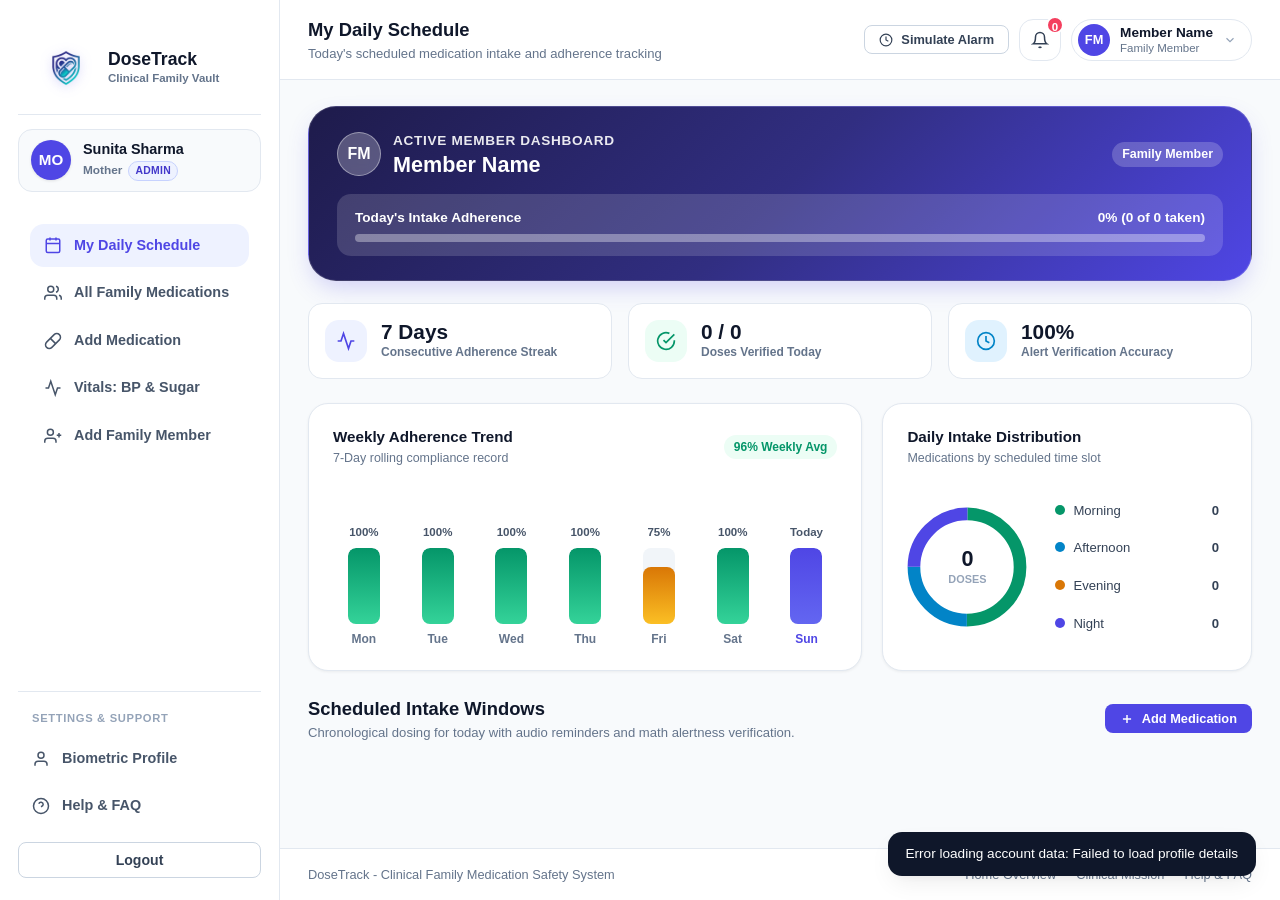
==== commit 55146150: "Refactor code structure for improved readability and maintainability" ====
--- a/templates/dashboard/index.html
+++ b/templates/dashboard/index.html
@@ -3,7 +3,8 @@
 <head>
   <meta charset="UTF-8">
   <meta name="viewport" content="width=device-width, initial-scale=1.0">
-  <title>Dashboard - DoseGuard AI Family Portal</title>
+  <title>Dashboard - DoseTrack Family Portal</title>
+  <link rel="icon" type="image/png" href="/static/images/logo.png">
   <link rel="stylesheet" href="/static/css/styles.css">
 </head>
 <body style="overflow: hidden; background: #f8fafc;">
@@ -16,14 +17,23 @@
       <!-- Sidebar Brand -->
       <div class="sidebar-brand-block" onclick="window.location.href='/'" style="cursor: pointer;">
         <div class="brand-symbol">
-          <svg width="22" height="22" viewBox="0 0 24 24" fill="none" stroke="currentColor" stroke-width="2.2" stroke-linecap="round" stroke-linejoin="round">
-            <path d="M12 22s8-4 8-10V5l-8-3-8 3v7c0 6 8 10 8 10z"></path>
-            <path d="M9 12l2 2 4-4"></path>
-          </svg>
+          <img src="/static/images/logo.png" alt="DoseTrack" style="width: 56px; height: 56px; object-fit: contain; border-radius: 8px;">
         </div>
         <div>
-          <div class="sidebar-brand-title">DoseGuard AI</div>
+          <div class="sidebar-brand-title">DoseTrack</div>
           <div class="sidebar-brand-sub">Clinical Family Vault</div>
+        </div>
+      </div>
+
+      <!-- Active Member Profile Section (Immediately following Logo) -->
+      <div class="sidebar-user-card" id="sidebar-user-card">
+        <div class="sidebar-user-avatar" id="sidebar-profile-avatar">MO</div>
+        <div class="sidebar-user-info">
+          <div class="sidebar-user-name" id="sidebar-profile-name">Sunita Sharma</div>
+          <div class="sidebar-user-role-line">
+            <span class="sidebar-user-role" id="sidebar-profile-role">Mother</span>
+            <span class="sidebar-admin-badge" id="sidebar-profile-admin-badge">Admin</span>
+          </div>
         </div>
       </div>
 
@@ -96,12 +106,7 @@
           <span>Help & FAQ</span>
         </a>
 
-        <div class="sidebar-bio-summary" style="margin-top: 6px; padding-top: 10px; border-top: 1px solid var(--slate-200);">
-          <div style="font-weight: 700; color: var(--slate-800);" id="sidebar-user-fullname">Member Name</div>
-          <div style="font-size: 0.75rem; color: var(--slate-500);" id="sidebar-user-role">Family Member</div>
-        </div>
-
-        <button type="button" class="btn btn-secondary btn-sidebar-logout" id="btn-sidebar-logout" style="width: 100%; justify-content: center;">
+        <button type="button" class="btn btn-secondary btn-sidebar-logout" id="btn-sidebar-logout" style="width: 100%; justify-content: center; margin-top: 10px;">
           Logout
         </button>
       </div>
@@ -458,7 +463,7 @@
         <section id="page-family" class="dash-page">
           <div class="dash-centered-container">
 
-            <div style="margin-bottom: 24px;">
+            <div style="margin-bottom: 20px;">
               <h2 style="font-size: 1.3rem; font-weight: 800; color: var(--slate-900); margin-bottom: 4px;">
                 Family-Wide Medication Transparency
               </h2>
@@ -467,6 +472,20 @@
               </p>
             </div>
 
+            <!-- Household Admin Connection Banner -->
+            <div class="family-admin-connection-banner">
+              <div class="admin-info">
+                <div class="admin-avatar">MO</div>
+                <div>
+                  <div class="admin-title">Sharma Household Caregiver Network</div>
+                  <div class="admin-sub">Centralized Primary Administrator: <strong>Sunita Sharma (Mother)</strong> &bull; All 6 family profiles interconnected</div>
+                </div>
+              </div>
+              <div class="admin-network-tag">
+                Admin Managed Vault
+              </div>
+            </div>
+
             <!-- Family Adherence & Therapeutic Analytics Grid -->
             <div class="family-analytics-grid">
 
@@ -497,85 +516,83 @@
                 <div>
                   <div style="display: flex; justify-content: space-between; font-size: 0.82rem; font-weight: 700; color: var(--slate-800); margin-bottom: 6px;">
                     <span>Total Family Prescriptions</span>
-                    <span id="total-family-meds-count">14 Active Regimens</span>
+                    <span id="total-family-meds-count">19 Active Regimens</span>
                   </div>
 
                   <!-- Multi-segment bar -->
                   <div class="category-dist-bar">
-                    <div class="cat-segment" style="width: 35%; background: #4f46e5;" title="Cardiovascular (35%)"></div>
-                    <div class="cat-segment" style="width: 28%; background: #059669;" title="Metabolic / Diabetes (28%)"></div>
-                    <div class="cat-segment" style="width: 22%; background: #d97706;" title="Bone / Vitamins (22%)"></div>
-                    <div class="cat-segment" style="width: 15%; background: #0284c7;" title="Eye / Ophthalmic (15%)"></div>
+                    <div class="cat-segment" style="width: 32%; background: #4f46e5;" title="Cardiovascular & Antihypertensive"></div>
+                    <div class="cat-segment" style="width: 28%; background: #059669;" title="Metabolic & Diabetes Care"></div>
+                    <div class="cat-segment" style="width: 22%; background: #d97706;" title="Bone Mineralization & Joint Support"></div>
+                    <div class="cat-segment" style="width: 18%; background: #0284c7;" title="Multivitamins & Ophthalmic"></div>
                   </div>
 
                   <div class="donut-legend-list" style="margin-top: 14px;">
                     <div class="donut-legend-item">
                       <span><span class="donut-dot" style="background: #4f46e5;"></span>Cardiovascular & Antihypertensive</span>
-                      <strong>5 Meds</strong>
+                      <strong id="cat-count-cardio">6 Meds</strong>
                     </div>
                     <div class="donut-legend-item">
                       <span><span class="donut-dot" style="background: #059669;"></span>Metabolic & Diabetes Care</span>
-                      <strong>4 Meds</strong>
+                      <strong id="cat-count-metabolic">5 Meds</strong>
                     </div>
                     <div class="donut-legend-item">
                       <span><span class="donut-dot" style="background: #d97706;"></span>Bone Mineralization & Joint Support</span>
-                      <strong>3 Meds</strong>
+                      <strong id="cat-count-bone">4 Meds</strong>
                     </div>
                     <div class="donut-legend-item">
-                      <span><span class="donut-dot" style="background: #0284c7;"></span>Ophthalmic & General Wellness</span>
-                      <strong>2 Meds</strong>
-                    </div>
-                  </div>
-                </div>
-              </div>
-
-            </div>
-
-            <!-- Household Medication Adherence Calendar -->
-            <div class="calendar-card" style="margin-bottom: 28px;">
-              <div class="calendar-top-bar">
-                <div class="calendar-title-box">
-                  <h3 style="font-size: 1.15rem; font-weight: 800; color: var(--slate-900);">Household Medication Adherence Calendar</h3>
-                  <p style="font-size: 0.82rem; color: var(--slate-500);">Monthly compliance record with medicine taken and missed markings for October 2026</p>
-                </div>
-
-                <div class="calendar-legend-bar">
-                  <div class="calendar-legend-item">
-                    <span class="cal-legend-dot" style="background: var(--success);"></span>
-                    <span>All Taken</span>
-                  </div>
-                  <div class="calendar-legend-item">
-                    <span class="cal-legend-dot" style="background: var(--accent-rose);"></span>
-                    <span>Missed / Delayed</span>
-                  </div>
-                  <div class="calendar-legend-item">
-                    <span class="cal-legend-dot" style="background: var(--slate-300);"></span>
-                    <span>Scheduled</span>
-                  </div>
-                </div>
-              </div>
-
-              <!-- Calendar Column Headers -->
-              <div class="calendar-grid-header">
-                <div class="cal-col-header">Thu</div>
-                <div class="cal-col-header">Fri</div>
-                <div class="cal-col-header">Sat</div>
-                <div class="cal-col-header">Sun</div>
-                <div class="cal-col-header">Mon</div>
-                <div class="cal-col-header">Tue</div>
-                <div class="cal-col-header">Wed</div>
-              </div>
-
-              <!-- Calendar Days Grid -->
-              <div class="calendar-days-grid" id="dash-family-calendar-days">
-                <!-- Rendered dynamically by family.js -->
+                      <span><span class="donut-dot" style="background: #0284c7;"></span>Multivitamins & Ophthalmic</span>
+                      <strong id="cat-count-vitamins">4 Meds</strong>
+                    </div>
+                  </div>
+                </div>
+              </div>
+
+            </div>
+
+            <!-- Master Family Medications Schedule (Table View) -->
+            <div class="family-meds-table-card">
+              <div style="display: flex; justify-content: space-between; align-items: center; margin-bottom: 16px; flex-wrap: wrap; gap: 10px;">
+                <div>
+                  <h3 style="font-size: 1.15rem; font-weight: 800; color: var(--slate-900); margin-bottom: 2px;">
+                    Consolidated Family Medications Roster
+                  </h3>
+                  <p style="font-size: 0.82rem; color: var(--slate-500);">
+                    Complete listing of all prescribed medications for each household member connected to admin
+                  </p>
+                </div>
+                <div class="family-member-pill-filter" id="family-table-filters">
+                  <!-- Populated by family.js -->
+                </div>
+              </div>
+
+              <div style="overflow-x: auto;">
+                <table class="family-meds-table">
+                  <thead>
+                    <tr>
+                      <th>Family Member</th>
+                      <th>Medication Name</th>
+                      <th>Dosage</th>
+                      <th>Scheduled Time</th>
+                      <th>Intake Slot</th>
+                      <th>Food Instructions</th>
+                      <th>Purpose & Precautions</th>
+                      <th>Status</th>
+                    </tr>
+                  </thead>
+                  <tbody id="family-meds-master-tbody">
+                    <!-- Dynamically populated by family.js -->
+                  </tbody>
+                </table>
               </div>
             </div>
 
             <!-- Section Heading for Family Member Cards -->
-            <div style="margin-bottom: 16px;">
-              <h3 style="font-size: 1.15rem; font-weight: 800; color: var(--slate-900);">Connected Household Profiles</h3>
-              <p style="font-size: 0.82rem; color: var(--slate-500);">Individual member dashboards and real-time regimen oversight</p>
+            <div style="margin-bottom: 16px; display: flex; justify-content: space-between; align-items: center; flex-wrap: wrap; gap: 8px;">
+              <div>
+                <h3 style="font-size: 1.15rem; font-weight: 800; color: var(--slate-900);">Connected Household Profiles</h3>
+                <p style="font-size: 0.82rem; color: var(--slate-500);">Individual member dashboards and real-time regimen oversight connected through Primary Admin</p>
+              </div>
             </div>
 
             <!-- Grid of All Family Members -->
@@ -715,7 +732,7 @@
                 </select>
 
                 <!-- CSV Export Button -->
-                <a href="/api/vitals/export-csv" class="btn btn-secondary btn-sm" id="btn-export-vitals-csv" download="doseguard_vitals_records.csv" style="display: flex; align-items: center; gap: 6px;">
+                <a href="/api/vitals/export-csv" class="btn btn-secondary btn-sm" id="btn-export-vitals-csv" download="dosetrack_vitals_records.csv" style="display: flex; align-items: center; gap: 6px;">
                   <svg width="15" height="15" viewBox="0 0 24 24" fill="none" stroke="currentColor" stroke-width="2">
                     <path d="M21 15v4a2 2 0 0 1-2 2H5a2 2 0 0 1-2-2v-4"></path>
                     <polyline points="7 10 12 15 17 10"></polyline>
@@ -1005,6 +1022,9 @@
               </div>
 
               <div class="card" style="padding: 30px;">
+                <div style="background: #f0f9ff; border: 1px solid #bae6fd; border-radius: var(--radius-md); padding: 12px 14px; margin-bottom: 20px; font-size: 0.82rem; color: #0369a1; line-height: 1.4;">
+                  <strong>Household Network:</strong> This profile will be automatically linked under <strong>Sunita Sharma (Primary Caregiver Admin)</strong>, ensuring immediate cross-family medication visibility and schedule coordination.
+                </div>
                 <form id="form-add-family-member" onsubmit="return false;">
                   <div style="display: grid; grid-template-columns: 1fr 1fr; gap: 14px; margin-bottom: 14px;">
                     <div class="form-group">
@@ -1141,7 +1161,7 @@
                   Safety & Compliance Status
                 </h3>
                 <p style="font-size: 0.85rem; color: var(--slate-600); line-height: 1.6; margin-bottom: 20px;">
-                  DoseGuard AI cross-checks active regimens against geriatric safety recommendations. All verified entries require dual arithmetic puzzle solving to confirm conscious alertness before logging.
+                  DoseTrack cross-checks active regimens against geriatric safety recommendations. All verified entries require dual arithmetic puzzle solving to confirm conscious alertness before logging.
                 </p>
                 <div style="background: var(--success-light); border: 1px solid var(--success-border); border-radius: var(--radius-md); padding: 16px; margin-bottom: 16px;">
                   <div style="font-weight: 700; color: var(--success); font-size: 0.9rem; margin-bottom: 4px;">Local Vault Active</div>
@@ -1230,7 +1250,7 @@
       <!-- Full-Width Dashboard Footer -->
       <footer class="dashboard-footer" style="width: 100%; box-sizing: border-box;">
         <div>
-          DoseGuard AI - Clinical Family Medication Safety System
+          DoseTrack - Clinical Family Medication Safety System
         </div>
         <div style="display: flex; gap: 20px;">
           <a href="/" style="color: var(--slate-500); text-decoration: none;">Home Overview</a>
@@ -1254,7 +1274,7 @@
 
       <div class="modal-body">
         <div class="onboarding-intro-box">
-          <div class="onboarding-intro-title">Welcome to DoseGuard AI</div>
+          <div class="onboarding-intro-title">Welcome to DoseTrack</div>
           <div class="onboarding-intro-text">
             Your basic account is created. Please provide health biometrics and initial medication details to configure your daily schedule.
           </div>
--- a/static/css/styles.css
+++ b/static/css/styles.css
@@ -1,5 +1,5 @@
 /*
-  DoseGuard AI - Professional Clinical Design System
+  DoseTrack - Professional Clinical Design System
   Optimized for accessible elder care, public presentation, separate login,
   and a full sidebar-driven dashboard layout.
   Strictly no emojis. Clean typography and SVG indicators.
@@ -54,6 +54,10 @@
   padding: 0;
 }
 
+html {
+  height: 100%;
+}
+
 body {
   font-family: -apple-system, BlinkMacSystemFont, "Segoe UI", Roboto, "Helvetica Neue", Arial, sans-serif;
   background-color: #f8fafc;
@@ -61,6 +65,7 @@
   line-height: 1.5;
   font-size: 15px;
   -webkit-font-smoothing: antialiased;
+  min-height: 100%;
 }
 
 /* App Container for Public Views */
@@ -93,14 +98,26 @@
 }
 
 .brand-symbol {
-  width: 42px;
-  height: 42px;
-  border-radius: var(--radius-md);
-  background: linear-gradient(135deg, var(--primary) 0%, #818cf8 100%);
-  color: #ffffff;
+  width: 56px;
+  height: 56px;
   display: flex;
   align-items: center;
   justify-content: center;
+  background: transparent;
+  flex-shrink: 0;
+}
+
+.brand-symbol img {
+  width: 100%;
+  height: 100%;
+  object-fit: contain;
+  filter: drop-shadow(0 2px 6px rgba(79, 70, 229, 0.28));
+  transition: transform 0.25s cubic-bezier(0.16, 1, 0.3, 1);
+}
+
+.brand-block:hover .brand-symbol img,
+.sidebar-brand-block:hover .brand-symbol img {
+  transform: scale(1.08) rotate(1deg);
 }
 
 .brand-text-name {
@@ -630,8 +647,16 @@
   background: var(--slate-50);
   border: 1px solid var(--slate-200);
   border-radius: var(--radius-md);
-  padding: 12px;
+  padding: 10px 12px;
   margin-top: 14px;
+  margin-bottom: 16px;
+  transition: all 0.15s ease;
+}
+
+.sidebar-user-card:hover {
+  background: #ffffff;
+  border-color: var(--slate-300);
+  box-shadow: 0 2px 6px rgba(0, 0, 0, 0.04);
 }
 
 .sidebar-user-avatar {
@@ -646,17 +671,50 @@
   align-items: center;
   justify-content: center;
   flex-shrink: 0;
+  box-shadow: 0 1px 3px rgba(0, 0, 0, 0.1);
+}
+
+.sidebar-user-info {
+  display: flex;
+  flex-direction: column;
+  min-width: 0;
+  flex: 1;
 }
 
 .sidebar-user-name {
-  font-size: 0.95rem;
-  font-weight: 800;
-  color: var(--slate-900);
+  font-size: 0.9rem;
+  font-weight: 800;
+  color: var(--slate-900);
+  white-space: nowrap;
+  overflow: hidden;
+  text-overflow: ellipsis;
+  line-height: 1.25;
+}
+
+.sidebar-user-role-line {
+  display: flex;
+  align-items: center;
+  gap: 6px;
+  margin-top: 3px;
+  flex-wrap: wrap;
 }
 
 .sidebar-user-role {
-  font-size: 0.75rem;
+  font-size: 0.74rem;
   color: var(--slate-500);
+  font-weight: 600;
+}
+
+.sidebar-admin-badge {
+  font-size: 0.65rem;
+  font-weight: 800;
+  text-transform: uppercase;
+  letter-spacing: 0.03em;
+  padding: 1px 6px;
+  border-radius: var(--radius-full);
+  background: #eef2ff;
+  color: #4338ca;
+  border: 1px solid #c7d2fe;
 }
 
 /* Navigation Links in Sidebar */
@@ -732,6 +790,7 @@
 .dashboard-main-area {
   flex: 1;
   height: 100vh;
+  height: 100dvh;
   display: flex;
   flex-direction: column;
   min-width: 0;
@@ -769,9 +828,12 @@
 
 /* Dashboard Body Container */
 .dashboard-body-content {
-  flex: 1;
+  flex: 1 1 auto;
+  min-height: 0;
   padding: 26px 28px;
   overflow-y: auto;
+  display: flex;
+  flex-direction: column;
 }
 
 /* Dashboard Pages */
@@ -1170,6 +1232,10 @@
   gap: 12px;
   font-size: 0.8rem;
   color: var(--slate-500);
+  flex-shrink: 0;
+  width: 100%;
+  box-sizing: border-box;
+  margin-top: auto;
 }
 
 /* ========================================================================= */
@@ -1851,9 +1917,10 @@
   max-width: 100%;
   background: #ffffff;
   border-top: 1.5px solid var(--slate-200);
-  padding: 56px 40px 28px 40px;
+  padding: 40px 40px 28px 40px;
   box-sizing: border-box;
-  margin-top: 60px;
+  margin-top: auto;
+  flex-shrink: 0;
 }
 
 .footer-inner-full {
@@ -1864,7 +1931,8 @@
 
 /* Page content wrappers */
 .public-page-wrapper {
-  min-height: calc(100vh - 80px);
+  min-height: 100vh;
+  min-height: 100dvh;
   display: flex;
   flex-direction: column;
 }
@@ -1873,9 +1941,9 @@
   max-width: 1200px;
   width: 100%;
   margin: 0 auto;
-  padding: 32px 24px 60px 24px;
+  padding: 32px 24px 20px 24px;
   box-sizing: border-box;
-  flex: 1;
+  flex: 1 0 auto;
 }
 
 /* Dashboard Top Header & Popovers */
@@ -2269,14 +2337,39 @@
   background: linear-gradient(135deg, #eff6ff 0%, #f0fdf4 50%, #ffffff 100%);
   border: 1px solid #bfdbfe;
   border-radius: var(--radius-xl);
-  padding: 56px 40px;
-  text-align: center;
+  padding: 44px 36px;
   margin-bottom: 32px;
-  box-shadow: 0 4px 12px rgba(79, 70, 229, 0.05);
+  box-shadow: 0 4px 16px rgba(79, 70, 229, 0.06);
+}
+
+.hero-split-grid {
+  display: grid;
+  grid-template-columns: 1.15fr 0.85fr;
+  gap: 36px;
+  align-items: center;
+}
+
+@media (max-width: 900px) {
+  .hero-split-grid {
+    grid-template-columns: 1fr;
+    text-align: center;
+  }
+  .hero-title {
+    margin-left: auto;
+    margin-right: auto;
+  }
+  .hero-description {
+    margin-left: auto;
+    margin-right: auto;
+  }
+  .hero-actions {
+    justify-content: center;
+  }
 }
 
 .hero-badge {
-  display: inline-block;
+  display: inline-flex;
+  align-items: center;
   padding: 6px 14px;
   background: #e0e7ff;
   color: var(--primary);
@@ -2288,30 +2381,223 @@
   margin-bottom: 16px;
 }
 
+.hero-badge-dot {
+  width: 7px;
+  height: 7px;
+  border-radius: 50%;
+  background: var(--primary);
+  display: inline-block;
+  margin-right: 8px;
+  animation: pulseDot 2s infinite ease-in-out;
+}
+
 .hero-title {
-  font-size: 2.3rem;
-  font-weight: 800;
-  color: var(--slate-900);
-  margin-bottom: 16px;
+  font-size: 2.15rem;
+  font-weight: 800;
+  color: var(--slate-900);
+  margin-bottom: 14px;
   line-height: 1.25;
-  max-width: 920px;
-  margin-left: auto;
-  margin-right: auto;
 }
 
 .hero-description {
+  font-size: 1.02rem;
+  color: var(--slate-600);
+  margin-bottom: 24px;
+  line-height: 1.6;
+}
+
+.hero-actions {
+  display: flex;
+  gap: 14px;
+  flex-wrap: wrap;
+}
+
+.hero-interactive-card {
+  background: #ffffff;
+  border: 1.5px solid var(--primary-border);
+  border-radius: var(--radius-lg);
+  padding: 22px;
+  box-shadow: 0 10px 30px -5px rgba(79, 70, 229, 0.15);
+  transition: all 0.3s cubic-bezier(0.16, 1, 0.3, 1);
+  text-align: left;
+}
+
+.hero-interactive-card:hover {
+  transform: translateY(-4px);
+  box-shadow: 0 15px 35px -5px rgba(79, 70, 229, 0.22);
+  border-color: var(--primary);
+}
+
+.hero-card-header {
+  display: flex;
+  justify-content: space-between;
+  align-items: center;
+  margin-bottom: 14px;
+  border-bottom: 1px solid var(--slate-100);
+  padding-bottom: 10px;
+}
+
+.hero-card-brand {
+  display: flex;
+  align-items: center;
+  gap: 8px;
+  font-weight: 800;
+  font-size: 0.88rem;
+  color: var(--slate-900);
+}
+
+.hero-live-badge {
+  font-size: 0.7rem;
+  font-weight: 700;
+  color: var(--success);
+  background: var(--success-light);
+  border: 1px solid var(--success-border);
+  padding: 2px 8px;
+  border-radius: var(--radius-full);
+}
+
+.hero-dose-sample {
+  background: var(--slate-50);
+  border: 1px solid var(--slate-200);
+  border-radius: var(--radius-md);
+  padding: 12px 14px;
+  margin-bottom: 12px;
+}
+
+.hero-dose-top {
+  display: flex;
+  justify-content: space-between;
+  align-items: center;
+  margin-bottom: 4px;
+}
+
+.hero-time-tag {
+  font-size: 0.75rem;
+  font-weight: 700;
+  color: var(--primary);
+}
+
+.hero-member-tag {
+  font-size: 0.72rem;
+  color: var(--slate-500);
+  font-weight: 600;
+}
+
+.hero-med-title {
+  font-size: 0.88rem;
+  font-weight: 800;
+  color: var(--slate-900);
+  margin-bottom: 3px;
+}
+
+.hero-instructions {
+  font-size: 0.76rem;
+  color: var(--slate-600);
+}
+
+.hero-math-preview {
+  background: #f0fdf4;
+  border: 1px solid #bbf7d0;
+  border-radius: var(--radius-md);
+  padding: 12px 14px;
+  margin-bottom: 12px;
+}
+
+.hero-math-head {
+  display: flex;
+  align-items: center;
+  gap: 6px;
+  font-size: 0.74rem;
+  font-weight: 700;
+  color: #15803d;
+  margin-bottom: 8px;
+}
+
+.hero-math-equation {
+  display: flex;
+  align-items: center;
+  gap: 8px;
   font-size: 1.05rem;
+  font-weight: 800;
+  color: var(--slate-900);
+  margin-bottom: 6px;
+}
+
+.math-solution {
+  background: #ffffff;
+  padding: 2px 10px;
+  border-radius: 6px;
+  border: 1.5px solid #22c55e;
+  color: #15803d;
+}
+
+.math-check-icon {
+  width: 20px;
+  height: 20px;
+  border-radius: 50%;
+  background: #22c55e;
+  color: #ffffff;
+  display: inline-flex;
+  align-items: center;
+  justify-content: center;
+}
+
+.hero-math-status {
+  font-size: 0.72rem;
+  font-weight: 600;
+  color: #166534;
+}
+
+.hero-family-live-row {
+  display: flex;
+  justify-content: space-between;
+  align-items: center;
+  padding-top: 2px;
+}
+
+.hero-avatars-cluster {
+  display: flex;
+  align-items: center;
+}
+
+.cluster-avatar {
+  width: 28px;
+  height: 28px;
+  border-radius: 50%;
+  display: inline-flex;
+  align-items: center;
+  justify-content: center;
+  font-size: 0.68rem;
+  font-weight: 800;
+  color: #ffffff;
+  border: 2px solid #ffffff;
+  margin-left: -6px;
+  box-shadow: var(--shadow-sm);
+  transition: transform 0.2s ease;
+}
+
+.cluster-avatar:first-child {
+  margin-left: 0;
+}
+
+.cluster-avatar:hover {
+  transform: translateY(-3px) scale(1.15);
+  z-index: 10;
+}
+
+.cluster-avatar.mo { background: #ec4899; }
+.cluster-avatar.fa { background: #3b82f6; }
+.cluster-avatar.gf { background: #10b981; }
+.cluster-avatar.gm { background: #f59e0b; }
+
+.hero-adherence-stat {
+  font-size: 0.78rem;
   color: var(--slate-600);
-  max-width: 820px;
-  margin: 0 auto 28px auto;
-  line-height: 1.6;
-}
-
-.hero-actions {
-  display: flex;
-  justify-content: center;
-  gap: 16px;
-  flex-wrap: wrap;
+}
+
+.hero-adherence-stat strong {
+  color: var(--success);
+  font-weight: 800;
 }
 
 .btn-lg {
@@ -2364,17 +2650,42 @@
 
 .stat-pill-card {
   background: #ffffff;
-  border: 1px solid var(--slate-200);
+  border: 1.5px solid var(--slate-200);
   border-radius: var(--radius-lg);
   padding: 22px 18px;
   text-align: center;
   box-shadow: var(--shadow-sm);
-  transition: transform 0.15s ease, box-shadow 0.15s ease;
+  display: flex;
+  flex-direction: column;
+  align-items: center;
+  transition: all 0.25s cubic-bezier(0.16, 1, 0.3, 1);
+  cursor: default;
 }
 
 .stat-pill-card:hover {
-  transform: translateY(-2px);
+  transform: translateY(-3px);
+  border-color: var(--primary-border);
   box-shadow: var(--shadow-md);
+}
+
+.stat-icon-wrapper {
+  width: 44px;
+  height: 44px;
+  border-radius: var(--radius-md);
+  background: var(--primary-light);
+  color: var(--primary);
+  display: flex;
+  align-items: center;
+  justify-content: center;
+  margin-bottom: 12px;
+  transition: all 0.25s cubic-bezier(0.16, 1, 0.3, 1);
+}
+
+.stat-pill-card:hover .stat-icon-wrapper {
+  background: var(--primary);
+  color: #ffffff;
+  transform: scale(1.1) rotate(-3deg);
+  box-shadow: 0 4px 12px rgba(79, 70, 229, 0.3);
 }
 
 .stat-num {
@@ -2451,6 +2762,14 @@
   align-items: center;
   justify-content: center;
   margin-bottom: 18px;
+  transition: all 0.25s cubic-bezier(0.16, 1, 0.3, 1);
+}
+
+.feature-item-card:hover .feature-icon-wrapper {
+  background: var(--primary);
+  color: #ffffff;
+  transform: scale(1.12) rotate(-4deg);
+  box-shadow: 0 4px 14px rgba(79, 70, 229, 0.35);
 }
 
 .feature-card-title {
@@ -2483,6 +2802,19 @@
   padding: 24px 20px;
   position: relative;
   box-shadow: var(--shadow-sm);
+  transition: all 0.25s cubic-bezier(0.16, 1, 0.3, 1);
+  cursor: default;
+}
+
+.step-card:hover {
+  transform: translateY(-3px);
+  border-color: var(--primary-border);
+  box-shadow: var(--shadow-md);
+}
+
+.step-card:hover .step-badge {
+  background: var(--primary-hover);
+  box-shadow: 0 2px 8px rgba(79, 70, 229, 0.3);
 }
 
 .step-badge {
@@ -2515,58 +2847,358 @@
 /* ========================================================================= */
 
 .family-story-card {
-  background: linear-gradient(135deg, #1e293b 0%, #0f172a 100%);
+  background: radial-gradient(120% 120% at 50% 0%, #1e293b 0%, #0f172a 100%);
+  border: 1px solid rgba(148, 163, 184, 0.25);
   border-radius: var(--radius-xl);
-  padding: 44px 36px;
+  padding: 44px 36px 36px 36px;
   color: #ffffff;
-  margin-bottom: 56px;
-  box-shadow: 0 10px 25px -5px rgba(15, 23, 42, 0.3);
+  margin-bottom: 50px;
+  box-shadow: 0 15px 35px -5px rgba(15, 23, 42, 0.35);
+  position: relative;
+  overflow: hidden;
+}
+
+.family-story-card::before {
+  content: "";
+  position: absolute;
+  top: 0;
+  left: 10%;
+  right: 10%;
+  height: 1px;
+  background: linear-gradient(90deg, transparent, rgba(99, 102, 241, 0.6), transparent);
+}
+
+.story-header-block {
+  margin-bottom: 32px;
+}
+
+.story-tag-row {
+  display: flex;
+  align-items: center;
+  gap: 12px;
+  margin-bottom: 12px;
+  flex-wrap: wrap;
 }
 
 .story-tag {
-  display: inline-block;
-  font-size: 0.75rem;
+  display: inline-flex;
+  align-items: center;
+  gap: 8px;
+  font-size: 0.76rem;
   font-weight: 800;
   letter-spacing: 0.06em;
   text-transform: uppercase;
   color: #38bdf8;
-  margin-bottom: 10px;
+  background: rgba(56, 189, 248, 0.12);
+  padding: 5px 12px;
+  border-radius: var(--radius-full);
+  border: 1px solid rgba(56, 189, 248, 0.3);
+}
+
+.story-tag-dot {
+  width: 7px;
+  height: 7px;
+  border-radius: 50%;
+  background: #38bdf8;
+  box-shadow: 0 0 8px #38bdf8;
+  animation: pulseDot 2s infinite ease-in-out;
+}
+
+.story-badge-pill {
+  font-size: 0.76rem;
+  font-weight: 700;
+  color: #cbd5e1;
+  background: rgba(255, 255, 255, 0.08);
+  padding: 5px 12px;
+  border-radius: var(--radius-full);
 }
 
 .story-heading {
-  font-size: 1.6rem;
+  font-size: 1.85rem;
   font-weight: 800;
   color: #ffffff;
-  margin-bottom: 14px;
-  line-height: 1.3;
+  margin-bottom: 12px;
+  line-height: 1.25;
+  letter-spacing: -0.02em;
 }
 
 .story-body {
-  font-size: 0.95rem;
+  font-size: 0.98rem;
   color: #cbd5e1;
   line-height: 1.65;
-  margin-bottom: 24px;
-  max-width: 920px;
-}
-
-.story-family-pills {
-  display: flex;
+  max-width: 960px;
+}
+
+/* 4-Elder Member Grid */
+.elder-safeguard-grid {
+  display: grid;
+  grid-template-columns: repeat(2, 1fr);
+  gap: 20px;
+  margin-bottom: 28px;
+}
+
+@media (max-width: 820px) {
+  .elder-safeguard-grid {
+    grid-template-columns: 1fr;
+  }
+}
+
+.elder-member-card {
+  background: rgba(30, 41, 59, 0.7);
+  backdrop-filter: blur(8px);
+  border: 1.5px solid rgba(148, 163, 184, 0.18);
+  border-radius: var(--radius-lg);
+  padding: 22px;
+  display: flex;
+  flex-direction: column;
+  transition: all 0.25s cubic-bezier(0.16, 1, 0.3, 1);
+  cursor: default;
+}
+
+.elder-member-card:hover {
+  transform: translateY(-3px);
+  border-color: rgba(99, 102, 241, 0.55);
+  background: rgba(30, 41, 59, 0.95);
+  box-shadow: 0 12px 28px -4px rgba(0, 0, 0, 0.4), 0 0 15px rgba(99, 102, 241, 0.2);
+}
+
+.elder-card-top {
+  display: flex;
+  align-items: center;
+  gap: 14px;
+  margin-bottom: 14px;
+}
+
+.elder-avatar {
+  width: 46px;
+  height: 46px;
+  border-radius: 12px;
+  display: flex;
+  align-items: center;
+  justify-content: center;
+  font-weight: 800;
+  font-size: 0.95rem;
+  color: #ffffff;
+  flex-shrink: 0;
+  box-shadow: 0 3px 8px rgba(0, 0, 0, 0.25);
+  transition: transform 0.25s ease;
+}
+
+.elder-member-card:hover .elder-avatar {
+  transform: scale(1.06);
+}
+
+.elder-avatar-mother {
+  background: linear-gradient(135deg, #ec4899 0%, #be185d 100%);
+}
+
+.elder-avatar-father {
+  background: linear-gradient(135deg, #3b82f6 0%, #1d4ed8 100%);
+}
+
+.elder-avatar-gf {
+  background: linear-gradient(135deg, #10b981 0%, #047857 100%);
+}
+
+.elder-avatar-gm {
+  background: linear-gradient(135deg, #f59e0b 0%, #b45309 100%);
+}
+
+.elder-meta {
+  flex: 1;
+  min-width: 0;
+}
+
+.elder-name-row {
+  display: flex;
+  align-items: center;
+  gap: 8px;
   flex-wrap: wrap;
+}
+
+.elder-name {
+  font-size: 1.1rem;
+  font-weight: 800;
+  color: #ffffff;
+  margin: 0;
+}
+
+.elder-admin-tag {
+  font-size: 0.68rem;
+  font-weight: 700;
+  text-transform: uppercase;
+  letter-spacing: 0.05em;
+  background: rgba(99, 102, 241, 0.3);
+  color: #a5b4fc;
+  border: 1px solid rgba(165, 180, 252, 0.35);
+  padding: 2px 7px;
+  border-radius: var(--radius-sm);
+}
+
+.elder-role-age {
+  font-size: 0.8rem;
+  color: #94a3b8;
+  font-weight: 600;
+  margin-top: 2px;
+}
+
+.elder-condition-badge {
+  display: inline-flex;
+  align-items: center;
+  gap: 6px;
+  font-size: 0.78rem;
+  font-weight: 600;
+  color: #e2e8f0;
+  background: rgba(255, 255, 255, 0.07);
+  padding: 6px 12px;
+  border-radius: var(--radius-sm);
+  margin-bottom: 14px;
+}
+
+.elder-meds-list {
+  display: flex;
+  flex-direction: column;
+  gap: 7px;
+  margin-bottom: 16px;
+  flex: 1;
+}
+
+.elder-med-item {
+  display: flex;
+  align-items: center;
+  justify-content: space-between;
+  background: rgba(15, 23, 42, 0.6);
+  border: 1px solid rgba(255, 255, 255, 0.06);
+  border-radius: 8px;
+  padding: 8px 12px;
+  font-size: 0.82rem;
+  gap: 8px;
+}
+
+.elder-med-dot {
+  width: 7px;
+  height: 7px;
+  border-radius: 50%;
+  flex-shrink: 0;
+}
+
+.elder-med-dot.taken {
+  background: #10b981;
+  box-shadow: 0 0 6px #10b981;
+}
+
+.elder-med-dot.scheduled {
+  background: #38bdf8;
+  box-shadow: 0 0 6px #38bdf8;
+}
+
+.elder-med-name {
+  font-weight: 700;
+  color: #f8fafc;
+  flex: 1;
+}
+
+.elder-med-time {
+  font-size: 0.74rem;
+  color: #94a3b8;
+}
+
+.elder-card-footer {
+  display: flex;
+  align-items: center;
+  justify-content: space-between;
+  border-top: 1px solid rgba(255, 255, 255, 0.08);
+  padding-top: 12px;
+  margin-top: auto;
+  font-size: 0.78rem;
+}
+
+.elder-status-pill {
+  display: inline-flex;
+  align-items: center;
+  gap: 6px;
+  font-weight: 700;
+  padding: 4px 10px;
+  border-radius: var(--radius-full);
+}
+
+.elder-status-pill.verified {
+  background: rgba(16, 185, 129, 0.18);
+  color: #34d399;
+  border: 1px solid rgba(52, 211, 153, 0.3);
+}
+
+.elder-status-pill.on-track {
+  background: rgba(56, 189, 248, 0.18);
+  color: #7dd3fc;
+  border: 1px solid rgba(125, 211, 252, 0.3);
+}
+
+.elder-status-pill.protected {
+  background: rgba(168, 85, 247, 0.18);
+  color: #d8b4fe;
+  border: 1px solid rgba(216, 180, 254, 0.3);
+}
+
+.elder-math-hint {
+  font-size: 0.72rem;
+  color: #94a3b8;
+}
+
+/* Bottom Caregiver Assurance Strip */
+.elder-safeguard-strip {
+  background: rgba(15, 23, 42, 0.75);
+  border: 1px solid rgba(148, 163, 184, 0.2);
+  border-radius: var(--radius-lg);
+  padding: 16px 22px;
+  display: flex;
+  align-items: center;
+  justify-content: space-between;
+  flex-wrap: wrap;
+  gap: 16px;
+}
+
+.elder-strip-item {
+  display: flex;
+  align-items: center;
   gap: 10px;
 }
 
-.family-pill {
-  background: rgba(255, 255, 255, 0.12);
-  border: 1px solid rgba(255, 255, 255, 0.25);
-  border-radius: var(--radius-full);
-  padding: 6px 16px;
-  font-size: 0.82rem;
-  font-weight: 600;
-  color: #f1f5f9;
+.elder-strip-icon {
+  width: 36px;
+  height: 36px;
+  border-radius: 9px;
+  background: rgba(99, 102, 241, 0.2);
+  border: 1px solid rgba(165, 180, 252, 0.3);
+  display: flex;
+  align-items: center;
+  justify-content: center;
+  color: #a5b4fc;
+  flex-shrink: 0;
+}
+
+.elder-strip-text {
+  display: flex;
+  flex-direction: column;
+}
+
+.elder-strip-text strong {
+  font-size: 0.84rem;
+  color: #ffffff;
+  font-weight: 700;
+}
+
+.elder-strip-text span {
+  font-size: 0.74rem;
+  color: #94a3b8;
+}
+
+.elder-strip-action .btn {
+  white-space: nowrap;
 }
 
 .faq-section-wrapper {
-  margin-bottom: 40px;
+  margin-bottom: 0px;
 }
 
 .faq-accordion-container {
@@ -2796,9 +3428,14 @@
 .sidebar-brand-block {
   display: flex;
   align-items: center;
-  gap: 12px;
-  padding: 20px 24px;
+  gap: 14px;
+  padding: 18px 20px;
   border-bottom: 1px solid var(--slate-200);
+}
+
+.sidebar-brand-block .brand-symbol {
+  width: 56px;
+  height: 56px;
 }
 
 .sidebar-brand-title {
@@ -3346,3 +3983,497 @@
     font-size: 0.65rem;
   }
 }
+
+/* Family Admin Connection Banner */
+.family-admin-connection-banner {
+  background: linear-gradient(135deg, #1e1b4b 0%, #312e81 60%, #4338ca 100%);
+  color: #ffffff;
+  border-radius: var(--radius-lg);
+  padding: 16px 20px;
+  display: flex;
+  justify-content: space-between;
+  align-items: center;
+  margin-bottom: 22px;
+  box-shadow: 0 4px 14px rgba(30, 27, 75, 0.16);
+  flex-wrap: wrap;
+  gap: 12px;
+}
+
+.family-admin-connection-banner .admin-info {
+  display: flex;
+  align-items: center;
+  gap: 14px;
+}
+
+.family-admin-connection-banner .admin-avatar {
+  width: 44px;
+  height: 44px;
+  border-radius: var(--radius-full);
+  background: #0284c7;
+  color: #ffffff;
+  font-weight: 800;
+  font-size: 1rem;
+  display: flex;
+  align-items: center;
+  justify-content: center;
+  border: 2px solid rgba(255, 255, 255, 0.35);
+  box-shadow: 0 2px 6px rgba(0, 0, 0, 0.2);
+}
+
+.family-admin-connection-banner .admin-title {
+  font-size: 1.05rem;
+  font-weight: 800;
+  color: #ffffff;
+}
+
+.family-admin-connection-banner .admin-sub {
+  font-size: 0.82rem;
+  color: #c7d2fe;
+  margin-top: 2px;
+}
+
+.family-admin-connection-banner .admin-network-tag {
+  background: rgba(255, 255, 255, 0.15);
+  border: 1px solid rgba(255, 255, 255, 0.25);
+  padding: 6px 14px;
+  border-radius: var(--radius-full);
+  font-size: 0.78rem;
+  font-weight: 700;
+  color: #ffffff;
+  letter-spacing: 0.02em;
+}
+
+/* Master Family Medications Table */
+.family-meds-table-card {
+  background: #ffffff;
+  border: 1px solid var(--slate-200);
+  border-radius: var(--radius-lg);
+  padding: 22px;
+  margin-bottom: 26px;
+  box-shadow: var(--shadow-sm);
+  overflow-x: auto;
+}
+
+.family-meds-table {
+  width: 100%;
+  border-collapse: collapse;
+  font-size: 0.85rem;
+  text-align: left;
+}
+
+.family-meds-table th {
+  background: var(--slate-50);
+  color: var(--slate-700);
+  font-weight: 700;
+  padding: 10px 14px;
+  border-bottom: 1.5px solid var(--slate-200);
+  white-space: nowrap;
+}
+
+.family-meds-table td {
+  padding: 12px 14px;
+  border-bottom: 1px solid var(--slate-100);
+  vertical-align: middle;
+}
+
+.family-meds-table tr:hover td {
+  background: #f8fafc;
+}
+
+.family-member-pill-filter {
+  display: flex;
+  gap: 8px;
+  flex-wrap: wrap;
+  margin-bottom: 16px;
+}
+
+.filter-pill-btn {
+  background: var(--slate-100);
+  color: var(--slate-700);
+  border: 1px solid var(--slate-200);
+  padding: 6px 14px;
+  border-radius: var(--radius-full);
+  font-size: 0.8rem;
+  font-weight: 700;
+  cursor: pointer;
+  transition: all 0.15s ease;
+}
+
+.filter-pill-btn:hover {
+  background: var(--slate-200);
+  color: var(--slate-900);
+}
+
+.filter-pill-btn.active {
+  background: var(--primary);
+  color: #ffffff;
+  border-color: var(--primary);
+}
+
+.card-admin-link-badge {
+  display: inline-flex;
+  align-items: center;
+  gap: 4px;
+  font-size: 0.72rem;
+  font-weight: 700;
+  color: #0369a1;
+  background: #f0f9ff;
+  border: 1px solid #bae6fd;
+  border-radius: var(--radius-full);
+  padding: 2px 8px;
+  margin-top: 4px;
+}
+
+/* ========================================================================= */
+/* COMPACT ADHERENCE CALENDAR CONTAINER (SCHEDULE & FAMILY PAGES) */
+/* ========================================================================= */
+.compact-calendar-container {
+  background: #ffffff;
+  border: 1px solid var(--slate-200);
+  border-radius: var(--radius-lg);
+  padding: 16px 20px;
+  margin-bottom: 24px;
+  box-shadow: 0 1px 3px rgba(0, 0, 0, 0.04);
+  transition: all 0.2s ease;
+}
+
+.compact-calendar-container:hover {
+  border-color: var(--slate-300);
+  box-shadow: 0 4px 12px rgba(0, 0, 0, 0.06);
+}
+
+.compact-calendar-top-bar {
+  display: flex;
+  justify-content: space-between;
+  align-items: flex-start;
+  margin-bottom: 12px;
+  flex-wrap: wrap;
+  gap: 12px;
+}
+
+.compact-cal-highlight-badge {
+  display: inline-flex;
+  align-items: center;
+  gap: 8px;
+  background: #eff6ff;
+  border: 1px solid #bfdbfe;
+  color: #1d4ed8;
+  padding: 4px 12px;
+  border-radius: var(--radius-full);
+  font-size: 0.78rem;
+  font-weight: 700;
+  margin-bottom: 6px;
+}
+
+.compact-cal-highlight-badge .pulse-indicator {
+  width: 8px;
+  height: 8px;
+  border-radius: var(--radius-full);
+  background: #2563eb;
+  box-shadow: 0 0 0 2px rgba(37, 99, 235, 0.25);
+  animation: pulse-ring 2s infinite ease-in-out;
+}
+
+@keyframes pulse-ring {
+  0% { transform: scale(0.95); opacity: 0.8; }
+  50% { transform: scale(1.25); opacity: 1; }
+  100% { transform: scale(0.95); opacity: 0.8; }
+}
+
+.compact-cal-heading {
+  font-size: 1.05rem;
+  font-weight: 800;
+  color: var(--slate-900);
+  margin-bottom: 2px;
+}
+
+.compact-cal-subheading {
+  font-size: 0.78rem;
+  color: var(--slate-500);
+}
+
+.compact-cal-legend-group {
+  display: flex;
+  align-items: center;
+  gap: 12px;
+  font-size: 0.74rem;
+  font-weight: 600;
+  color: var(--slate-600);
+  padding: 5px 10px;
+  background: var(--slate-50);
+  border-radius: var(--radius-md);
+  border: 1px solid var(--slate-200);
+}
+
+.compact-legend-item {
+  display: flex;
+  align-items: center;
+  gap: 5px;
+}
+
+.compact-cal-dot {
+  width: 8px;
+  height: 8px;
+  border-radius: var(--radius-full);
+  display: inline-block;
+}
+
+.compact-cal-dot.taken { background: #059669; }
+.compact-cal-dot.missed { background: #e11d48; }
+.compact-cal-dot.scheduled { background: #cbd5e1; }
+.compact-cal-dot.today-ring {
+  background: #ffffff;
+  border: 2px solid #2563eb;
+}
+
+.compact-calendar-wrapper {
+  background: #f8fafc;
+  border: 1px solid var(--slate-200);
+  border-radius: var(--radius-md);
+  padding: 10px 12px;
+}
+
+.compact-cal-days-header {
+  display: grid;
+  grid-template-columns: repeat(7, 1fr);
+  gap: 6px;
+  text-align: center;
+  font-size: 0.72rem;
+  font-weight: 700;
+  color: var(--slate-400);
+  text-transform: uppercase;
+  margin-bottom: 6px;
+}
+
+.compact-cal-grid {
+  display: grid;
+  grid-template-columns: repeat(7, 1fr);
+  gap: 6px;
+}
+
+/* Individual Small Calendar Cell */
+.compact-day-cell {
+  background: #ffffff;
+  border: 1px solid var(--slate-200);
+  border-radius: 6px;
+  padding: 6px 4px;
+  min-height: 48px;
+  display: flex;
+  flex-direction: column;
+  align-items: center;
+  justify-content: space-between;
+  cursor: pointer;
+  transition: all 0.2s cubic-bezier(0.16, 1, 0.3, 1);
+  position: relative;
+}
+
+.compact-day-cell:hover {
+  transform: translateY(-2px);
+  border-color: var(--primary);
+  box-shadow: 0 4px 10px rgba(79, 70, 229, 0.15);
+  background: #ffffff;
+  z-index: 5;
+}
+
+.compact-day-num {
+  font-size: 0.8rem;
+  font-weight: 700;
+  color: var(--slate-700);
+  line-height: 1;
+}
+
+.compact-day-dot {
+  width: 6px;
+  height: 6px;
+  border-radius: var(--radius-full);
+}
+
+.compact-day-cell.taken .compact-day-dot {
+  background: #059669;
+  box-shadow: 0 0 4px rgba(5, 150, 105, 0.5);
+}
+
+.compact-day-cell.missed .compact-day-dot {
+  background: #e11d48;
+  box-shadow: 0 0 4px rgba(225, 29, 72, 0.5);
+}
+
+.compact-day-cell.future .compact-day-dot {
+  background: #cbd5e1;
+}
+
+.compact-day-cell.today {
+  border: 2px solid #2563eb !important;
+  background: #eff6ff !important;
+  box-shadow: 0 0 0 2px rgba(37, 99, 235, 0.25);
+}
+
+.compact-day-cell.today .compact-day-num {
+  color: #1d4ed8 !important;
+  font-weight: 900 !important;
+}
+
+.compact-day-label {
+  font-size: 0.62rem;
+  font-weight: 700;
+  color: var(--slate-500);
+  line-height: 1;
+}
+
+.compact-day-cell.taken .compact-day-label {
+  color: #059669;
+}
+
+.compact-day-cell.missed .compact-day-label {
+  color: #e11d48;
+}
+
+/* Tooltip on cell hover */
+.compact-day-cell .compact-day-tooltip {
+  visibility: hidden;
+  opacity: 0;
+  position: absolute;
+  bottom: calc(100% + 6px);
+  left: 50%;
+  transform: translateX(-50%) translateY(4px);
+  background: #0f172a;
+  color: #ffffff;
+  font-size: 0.72rem;
+  padding: 5px 8px;
+  border-radius: 4px;
+  white-space: nowrap;
+  pointer-events: none;
+  z-index: 50;
+  transition: all 0.15s ease;
+  box-shadow: 0 4px 12px rgba(0, 0, 0, 0.2);
+}
+
+.compact-day-cell:hover .compact-day-tooltip {
+  visibility: visible;
+  opacity: 1;
+  transform: translateX(-50%) translateY(0);
+}
+
+/* ========================================================================= */
+/* HOVER EFFECTS ACROSS ALL VISUALIZATIONS */
+/* ========================================================================= */
+/* 1. Bar Charts Hover */
+.chart-bar-col {
+  cursor: pointer;
+  transition: transform 0.2s cubic-bezier(0.16, 1, 0.3, 1);
+  position: relative;
+}
+
+.chart-bar-col:hover {
+  transform: translateY(-4px);
+}
+
+.chart-bar-col:hover .chart-bar-fill {
+  filter: brightness(1.12);
+  box-shadow: 0 4px 12px rgba(5, 150, 105, 0.35);
+}
+
+.chart-bar-col:hover .chart-bar-val {
+  color: var(--primary);
+  font-weight: 900;
+  transform: scale(1.12);
+  transition: transform 0.15s ease, color 0.15s ease;
+}
+
+/* 2. Donut SVG Chart Hover */
+.donut-svg-wrapper circle {
+  transition: stroke-width 0.25s ease, opacity 0.2s ease, filter 0.25s ease;
+  cursor: pointer;
+}
+
+.donut-svg-wrapper circle:hover {
+  stroke-width: 4.6;
+  filter: drop-shadow(0 2px 8px rgba(0, 0, 0, 0.25));
+  opacity: 0.95;
+}
+
+.donut-legend-item {
+  cursor: pointer;
+  padding: 5px 8px;
+  border-radius: var(--radius-sm);
+  transition: background 0.15s ease, transform 0.15s ease;
+}
+
+.donut-legend-item:hover {
+  background: var(--slate-100);
+  transform: translateX(4px);
+}
+
+/* 3. Multi-segment Category Distribution Bar */
+.category-dist-bar {
+  overflow: hidden;
+  border-radius: var(--radius-full);
+}
+
+.cat-segment {
+  cursor: pointer;
+  transition: filter 0.2s ease, transform 0.2s ease;
+}
+
+.cat-segment:hover {
+  filter: brightness(1.18);
+  transform: scaleY(1.3);
+  position: relative;
+  z-index: 2;
+}
+
+/* 4. Family Member Comparative Compliance Items */
+.family-comp-item {
+  cursor: pointer;
+  padding: 8px 10px;
+  border-radius: var(--radius-md);
+  transition: all 0.2s ease;
+}
+
+.family-comp-item:hover {
+  background: var(--slate-50);
+  transform: translateX(4px);
+  border-left: 3px solid var(--primary);
+}
+
+.family-comp-item:hover .family-comp-fill {
+  filter: brightness(1.1);
+  box-shadow: 0 2px 8px rgba(79, 70, 229, 0.25);
+}
+
+/* 5. SVG Vitals Graphs (BP & Sugar) Interactive Hover */
+.vitals-chart-svg {
+  overflow: visible;
+}
+
+.vitals-chart-svg circle {
+  cursor: pointer;
+  transition: r 0.2s cubic-bezier(0.16, 1, 0.3, 1), filter 0.2s ease, stroke-width 0.2s ease;
+}
+
+.vitals-chart-svg circle:hover {
+  r: 7.5 !important;
+  filter: drop-shadow(0 2px 6px rgba(0, 0, 0, 0.4));
+  stroke-width: 3.5 !important;
+}
+
+.vitals-chart-svg polyline {
+  transition: stroke-width 0.2s ease, filter 0.2s ease;
+}
+
+.vitals-chart-svg:hover polyline {
+  stroke-width: 3.2;
+}
+
+/* 6. Metric Cards & Statistical Cards Hover */
+.streak-metric-card, .vitals-stat-card, .chart-card {
+  transition: transform 0.2s cubic-bezier(0.16, 1, 0.3, 1), box-shadow 0.2s ease, border-color 0.2s ease;
+}
+
+.streak-metric-card:hover, .vitals-stat-card:hover, .chart-card:hover {
+  transform: translateY(-3px);
+  box-shadow: 0 8px 22px rgba(0, 0, 0, 0.07);
+  border-color: var(--slate-300);
+}
+
+
